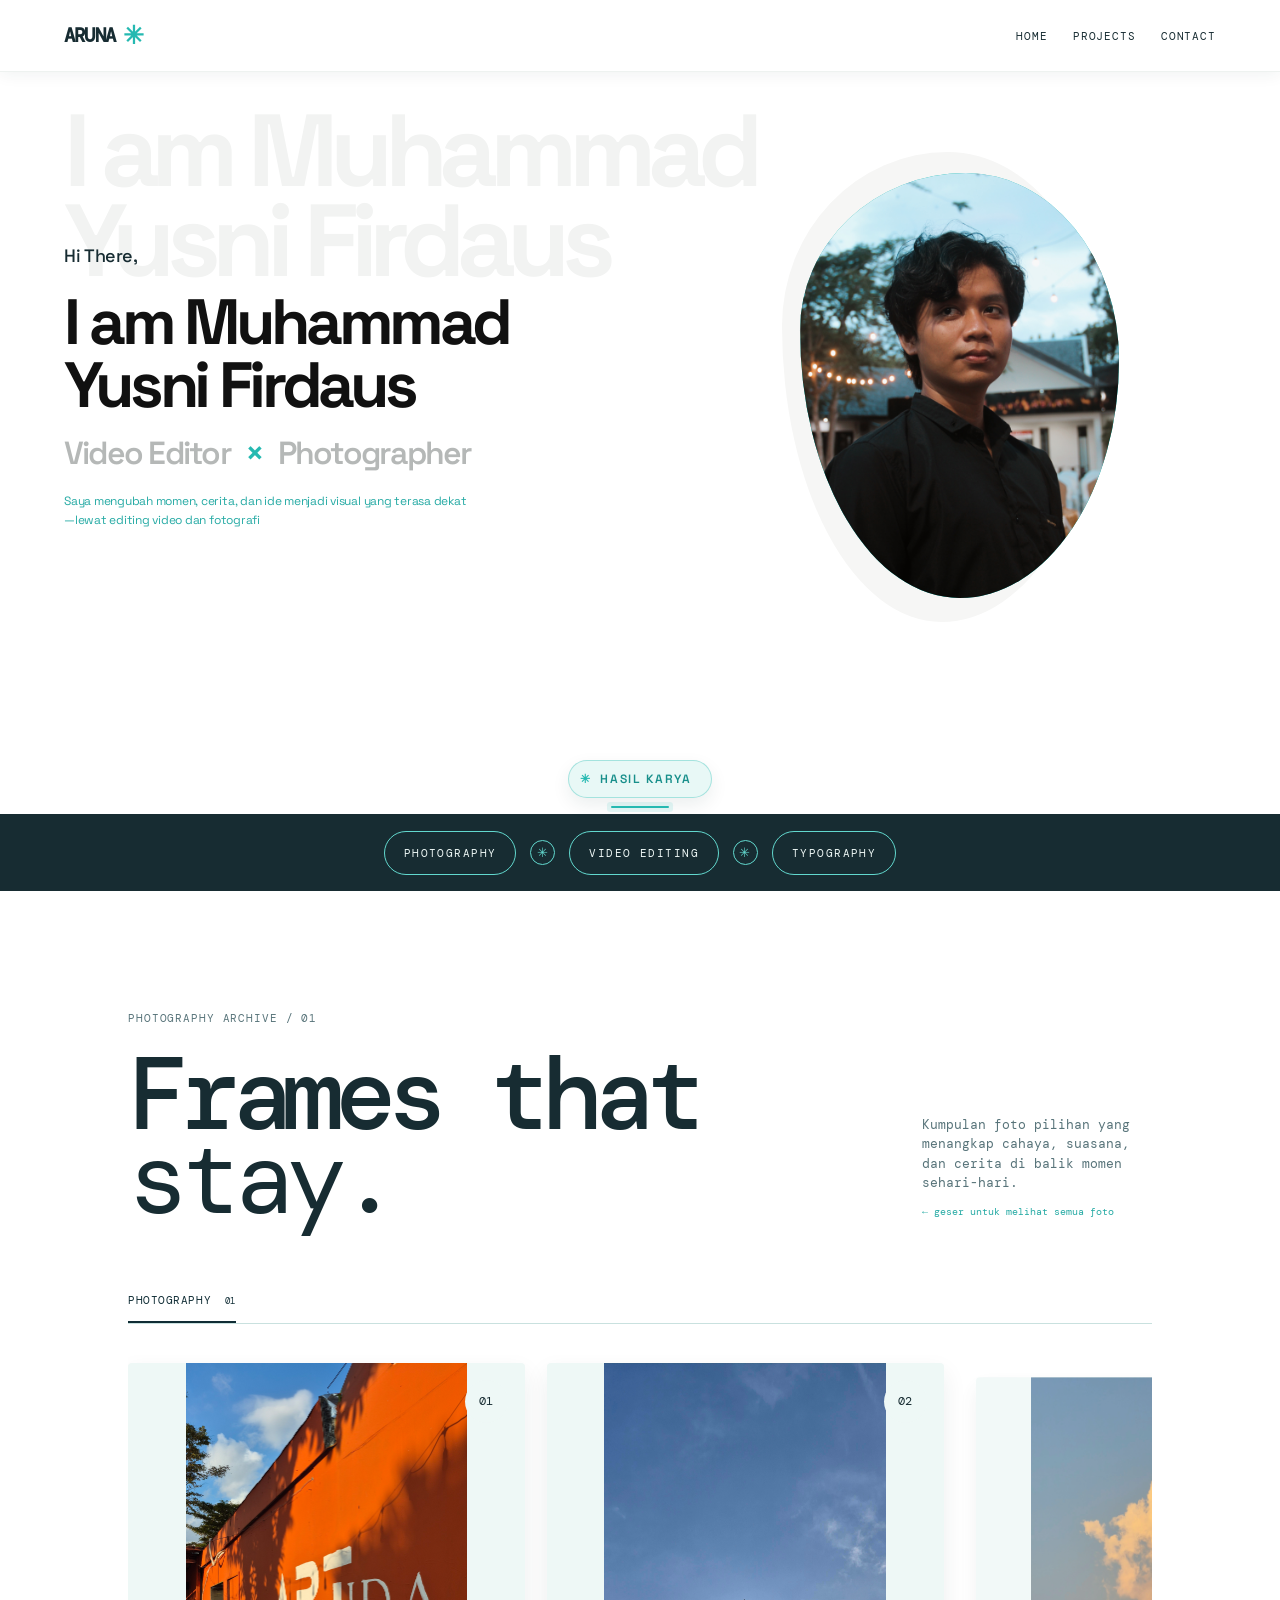
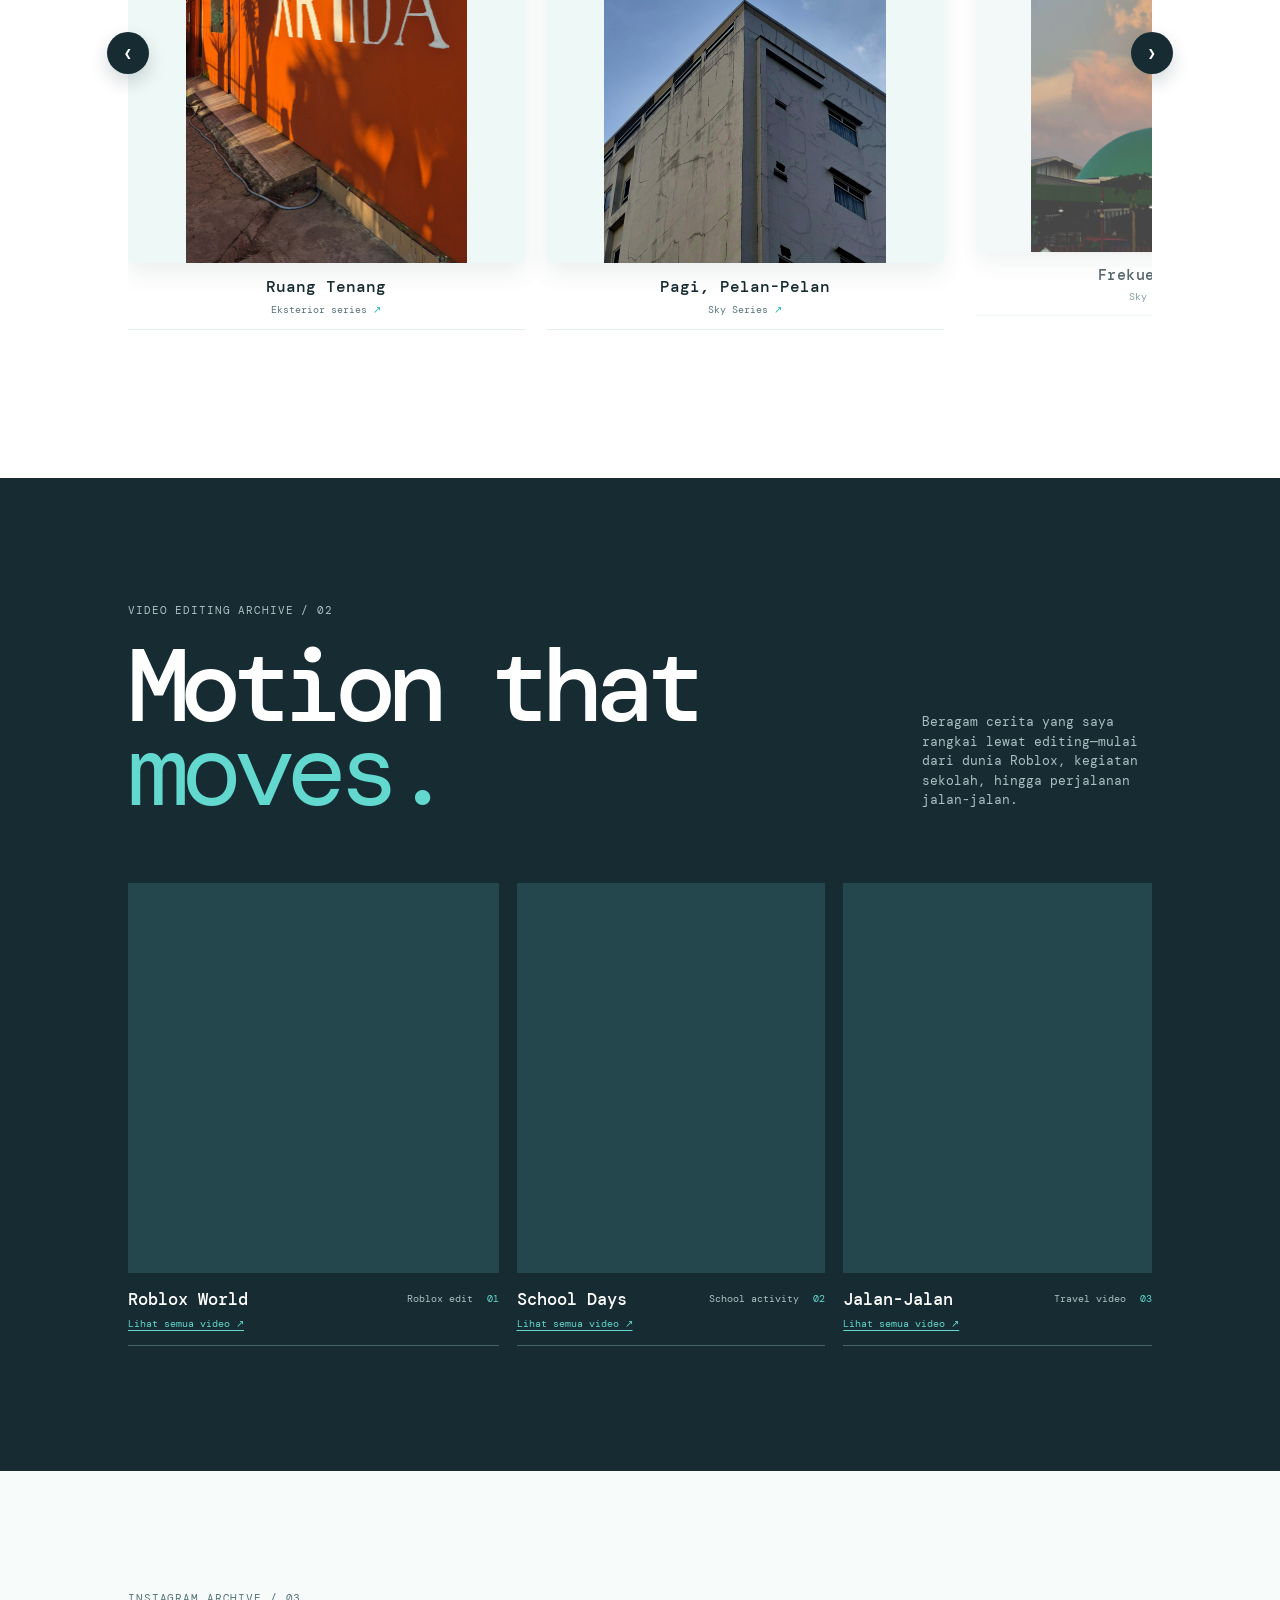
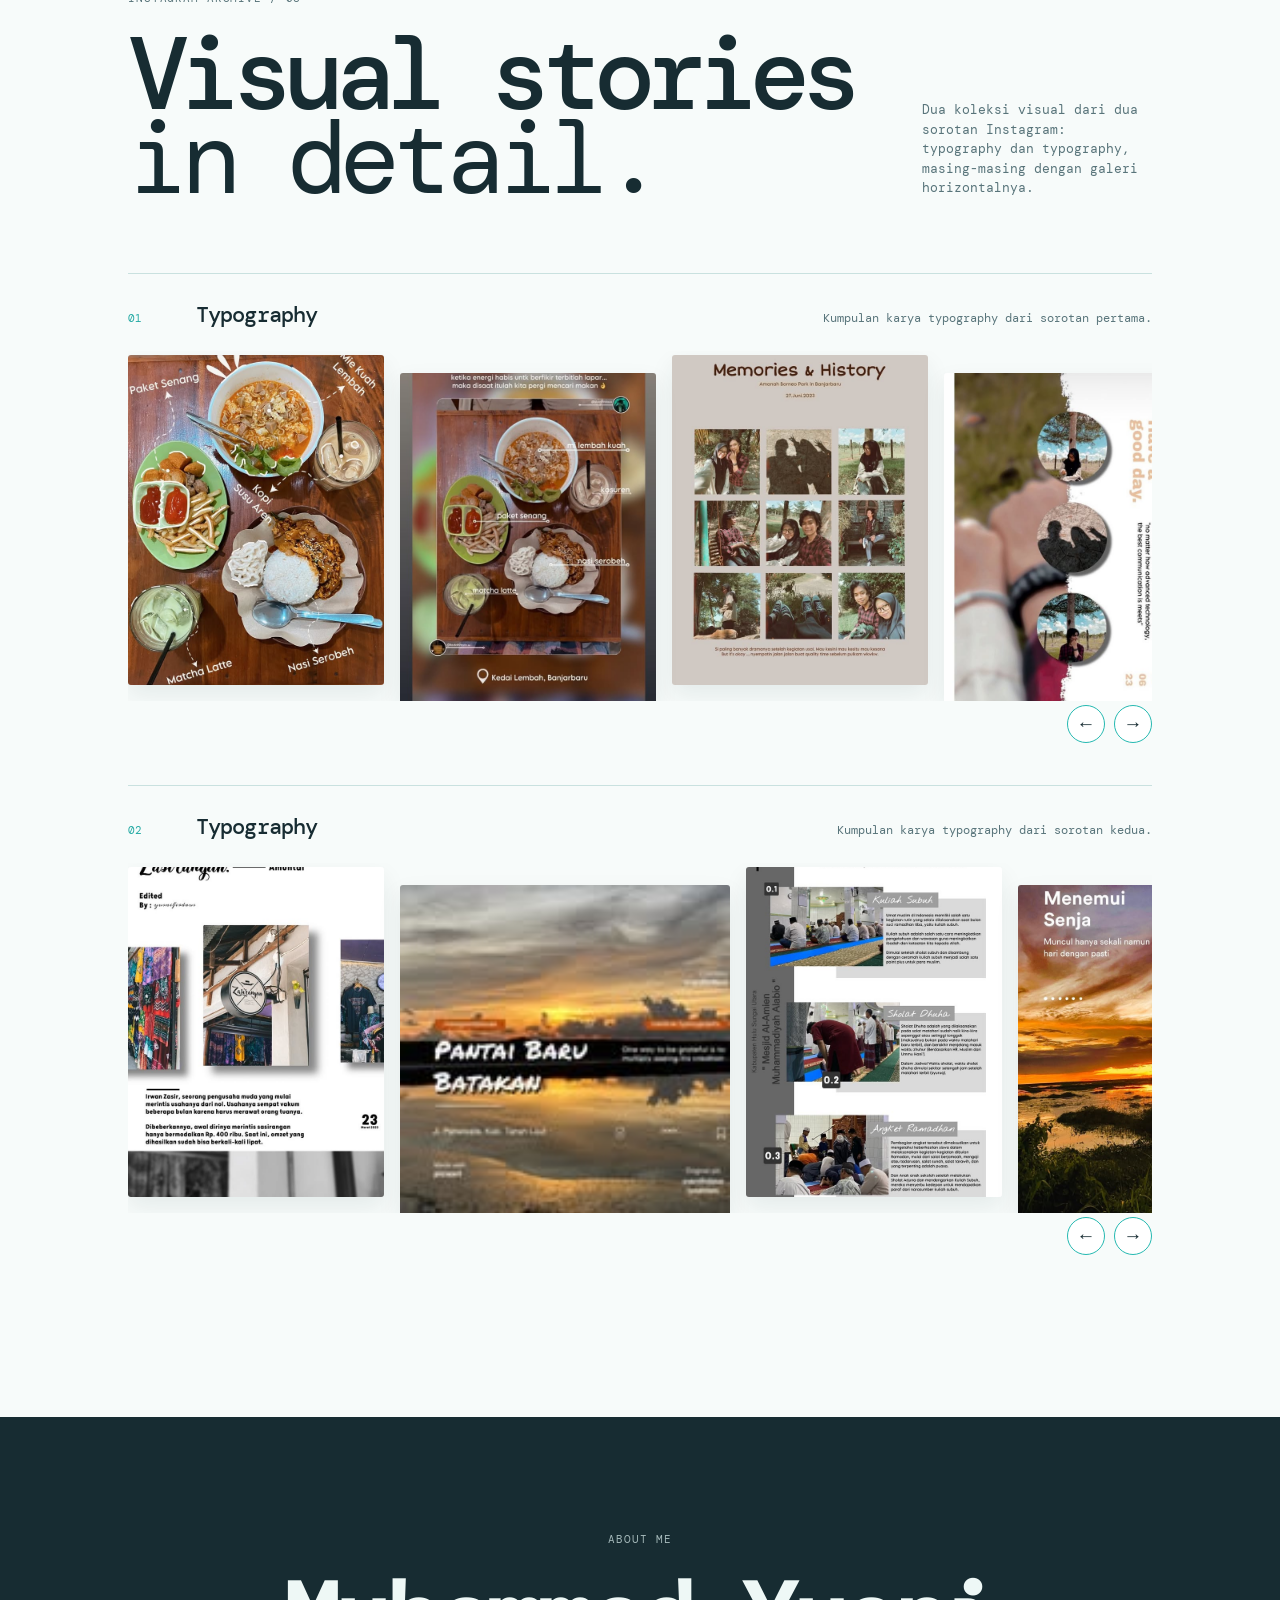
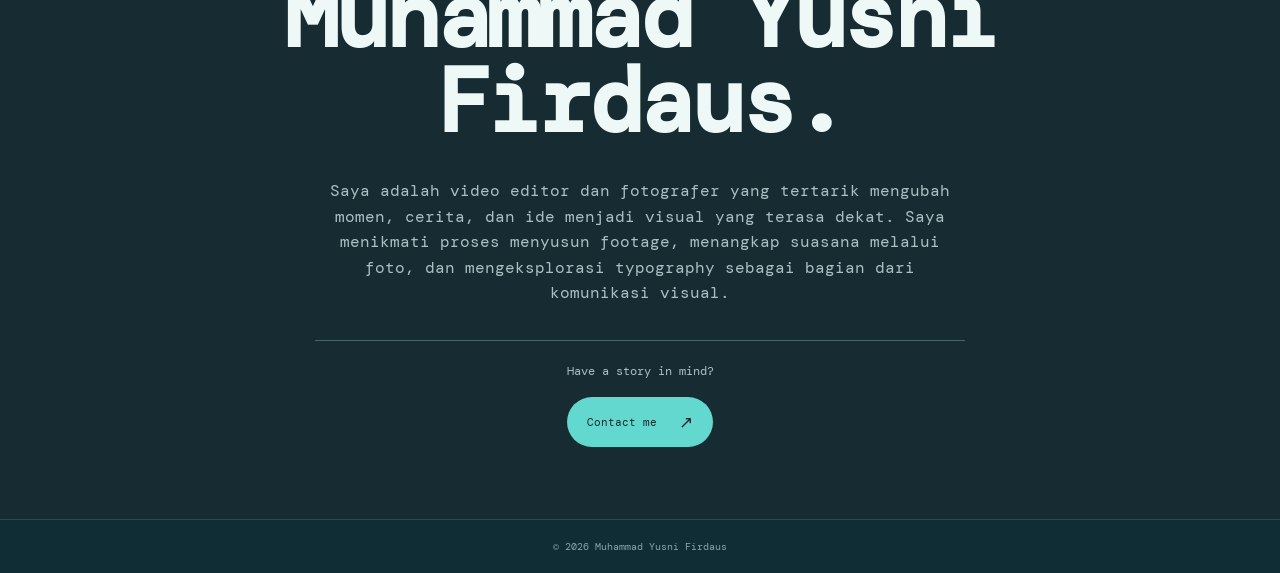
==== index.html @ 426385c9 "Add files via upload" ====
<!doctype html>
<html lang="id">
<head>
  <meta charset="UTF-8" />
  <meta name="viewport" content="width=device-width, initial-scale=1.0" />
  <meta name="description" content="Portofolio kreatif Aruna Studio — video editing dan fotografi." />
  <title>ARUNA — Video & Foto Portfolio</title>
  <link rel="preconnect" href="https://fonts.googleapis.com">
  <link rel="preconnect" href="https://fonts.gstatic.com" crossorigin>
  <link href="https://fonts.googleapis.com/css2?family=DM+Mono:wght@400;500&family=Space+Grotesk:wght@400;500;600;700&display=swap" rel="stylesheet">
  <link rel="stylesheet" href="styles.css" />
  <link rel="stylesheet" href="overrides.css" />
  <link rel="stylesheet" href="carousel.css" />
  <link rel="stylesheet" href="video.css" />
  <link rel="stylesheet" href="video-modal.css" />
  <link rel="stylesheet" href="tiktok.css" />
  <link rel="stylesheet" href="video-player.css" />
  <link rel="stylesheet" href="video-links.css" />
  <link rel="stylesheet" href="highlight-archive.css" />
  <link rel="stylesheet" href="profile-contact.css" />
</head>
<body>
  <header class="site-header">
    <a class="brand" href="#top"><span>ARUNA</span><i>✳</i></a>
    <nav aria-label="Navigasi utama">
      <a href="#top">Home</a><a href="#work">Projects</a><a href="#contact">Contact</a>
    </nav>
  </header>

  <main id="top">
    <section class="hero">
      <div class="hero-copy">
        <p class="hero-greeting">Hi There,</p>
        <h1><span class="name-line">I am Muhammad<br>Yusni Firdaus</span></h1>
        <p class="hero-role">Video Editor <i>×</i> Photographer</p>
        <p class="hero-note">Saya mengubah momen, cerita, dan ide menjadi visual yang terasa dekat—lewat editing video dan fotografi</p>
      </div>
      <div class="hero-visual">
        <div class="hero-image-wrap"><img src="Yuu.jpg" alt="Potret Muhammad Yusni Firdaus" /></div>
        <div class="scribble">moments<br>matter ✳</div>
      </div>
    </section>

    <p class="ticker-heading">Hasil Karya</p>
    <section class="ticker" aria-label="Keahlian"><a class="ticker-link" href="#work">PHOTOGRAPHY</a><b>✳</b><a class="ticker-link" href="#video">VIDEO EDITING</a><b>✳</b><a class="ticker-link" href="#highlights">TYPOGRAPHY</a></section>

    <section id="work" class="work-section">
      <div class="section-heading"><div><p class="eyebrow">Photography archive / 01</p><h2>Frames that<br><em>stay.</em></h2></div><p class="section-intro">Kumpulan foto pilihan yang menangkap cahaya, suasana, dan cerita di balik momen sehari-hari.</p></div>
      <div class="filters" role="group" aria-label="Filter karya"><button class="filter active" data-filter="photo">Photography <small>01</small></button></div>
      <div class="project-grid">
        <article class="project-card featured" data-type="photo" data-title="Sore di Selatan" data-meta="Photography · Travel series · 2024"><div class="project-image"><img src="https://images.unsplash.com/photo-1500530855697-b586d89ba3ee?auto=format&fit=crop&w=1400&q=85" alt="Pemandangan pantai saat senja"><span class="project-number">01</span></div><div class="project-meta"><h3>Sore di Selatan</h3><p>Travel series <span>↗</span></p></div></article>
        <article class="project-card" data-type="photo" data-title="Ruang Tenang" data-meta="Photography · Eksterior series · 2024"><div class="project-image"><img src="https://images.unsplash.com/photo-1497366811353-6870744d04b2?auto=format&fit=crop&w=1000&q=85" alt="Eksterior bangunan dengan cahaya matahari"><span class="project-number">02</span></div><div class="project-meta"><h3>Ruang Tenang</h3><p>Eksterior series <span>↗</span></p></div></article>
        <article class="project-card" data-type="photo" data-title="Pagi, Pelan-Pelan" data-meta="Photography · Sky Series · 2025"><div class="project-image"><img src="https://images.unsplash.com/photo-1495474472287-4d71bcdd2085?auto=format&fit=crop&w=1000&q=85" alt="Langit dalam cahaya pagi"><span class="project-number">03</span></div><div class="project-meta"><h3>Pagi, Pelan-Pelan</h3><p>Sky Series <span>↗</span></p></div></article>
        <article class="project-card" data-type="photo" data-title="Bentuk Sehari-hari" data-meta="Photography · Portraits · 2025"><div class="project-image"><img src="https://images.unsplash.com/photo-1506794778202-cad84cf45f1d?auto=format&fit=crop&w=1000&q=85" alt="Potret seorang pria"><span class="project-number">04</span></div><div class="project-meta"><h3>Bentuk Sehari-hari</h3><p>Portraits <span>↗</span></p></div></article>
        <article class="project-card wide" data-type="photo" data-title="Frekuensi Kota" data-meta="Photography · Sky Series · 2025"><div class="project-image"><img src="https://images.unsplash.com/photo-1519608487953-e999c86e7455?auto=format&fit=crop&w=1400&q=85" alt="Langit dan cahaya di atas kota"><span class="project-number">05</span></div><div class="project-meta"><h3>Frekuensi Kota</h3><p>Sky Series <span>↗</span></p></div></article>
        <article class="project-card" data-type="photo" data-title="Di Antara Bayang" data-meta="Photography · Sky Series · 2024"><div class="project-image"><img src="https://images.unsplash.com/photo-1519501025264-65ba15a82390?auto=format&fit=crop&w=1000&q=85" alt="Langit di antara bangunan kota"><span class="project-number">06</span></div><div class="project-meta"><h3>Di Antara Bayang</h3><p>Sky Series <span>↗</span></p></div></article>
      </div>
    </section>

    <section id="video" class="video-section"><div class="section-heading"><div><p class="eyebrow">Video Editing archive / 02</p><h2>Motion that<br><em>moves.</em></h2></div><p class="section-intro">Beragam cerita yang saya rangkai lewat editing—mulai dari dunia Roblox, kegiatan sekolah, hingga perjalanan jalan-jalan.</p></div><div class="video-grid"><article class="video-card" data-video-ids="7638506124433493256,7638983322965675284,7641571249759505684,7663808778315255061,7668558489555389716,7677002449940450567,7677613363270094101"><div class="video-thumb"><img src="20260705_173328.jpg" alt="Thumbnail Roblox edit"><span class="video-play">▶</span></div><div class="video-meta"><h3>Roblox World</h3><p>Roblox edit <span>01</span></p></div></article><article class="video-card" data-instagram-ids="DSuf7CxCYMl,DS9uBTMiRI6,DSe4kDbCY2D,DRZlhk-iWSd,DRB_wnDCVDU"><div class="video-thumb"><img src="20260716_173540.jpg" alt="Thumbnail video kegiatan sekolah"><span class="video-play">▶</span></div><div class="video-meta"><h3>School Days</h3><p>School activity <span>02</span></p></div></article><article class="video-card" data-instagram-ids="CvT47VZv35D,CpeftQkJSDn,CoUDbLvJIsD,CfoPJDJJ4C1"><div class="video-thumb"><img src="20260730_181512.jpg" alt="Thumbnail video perjalanan"><span class="video-play">▶</span></div><div class="video-meta"><h3>Jalan-Jalan</h3><p>Travel video <span>03</span></p></div></article></div></section>

    <section id="highlights" class="highlight-archive"><div class="section-heading"><div><p class="eyebrow">Instagram archive / 03</p><h2>Visual stories<br><em>in detail.</em></h2></div><p class="section-intro">Dua koleksi visual dari dua sorotan Instagram: typography dan typography, masing-masing dengan galeri horizontalnya.</p></div><div class="highlight-block"><div class="highlight-title"><span>01</span><h3>Typography</h3><p>Kumpulan karya typography dari sorotan pertama.</p></div><div class="highlight-strip"><img src="cf405fb3eb16cba7.jpg" alt="Typography karya 1"><img src="9e7f1e6e93e73c4b.jpg" alt="Typography karya 2"><img src="362ff972e2f0399e.jpg" alt="Typography karya 3"><img src="655a4c6e93fbb1de.jpg" alt="Typography karya 4"><img src="5c8c84e396f616fc.jpg" alt="Typography karya 5"><img src="ac424de06f55e39a.jpg" alt="Typography karya 6"><img src="7b0230e327099864.jpg" alt="Typography karya 7"><img src="b4bd4d96b158020f.jpg" alt="Typography karya 8"><img src="731667156fafdfd7.jpg" alt="Typography karya 9"></div></div><div class="highlight-block"><div class="highlight-title"><span>02</span><h3>Typography</h3><p>Kumpulan karya typography dari sorotan kedua.</p></div><div class="highlight-strip"><img src="highlight-photo-01.jpg" alt="Typography karya 10"><img src="highlight-photo-02.jpg" alt="Typography karya 11"><img src="highlight-photo-03.jpg" alt="Typography karya 12"><img src="highlight-photo-04.jpg" alt="Typography karya 13"><img src="highlight-photo-05.jpg" alt="Typography karya 14"><img src="highlight-photo-06.jpg" alt="Typography karya 15"><img src="highlight-photo-07.jpg" alt="Typography karya 16"><img src="highlight-photo-08.jpg" alt="Typography karya 17"><img src="highlight-photo-09.jpg" alt="Typography karya 18"><img src="highlight-photo-10.jpg" alt="Typography karya 19"><img src="highlight-photo-11.jpg" alt="Typography karya 20"><img src="highlight-photo-12.jpg" alt="Typography karya 21"><img src="highlight-photo-13.jpg" alt="Typography karya 22"><img src="highlight-photo-14.jpg" alt="Typography karya 23"><img src="highlight-photo-15.jpg" alt="Typography karya 24"><img src="highlight-photo-16.jpg" alt="Typography karya 25"><img src="highlight-photo-17.jpg" alt="Typography karya 26"></div></div></section>



    <section id="contact" class="contact-section"><p class="eyebrow">About me</p><h2>Muhammad Yusni<br>Firdaus.</h2><p class="contact-intro">Saya adalah video editor dan fotografer yang tertarik mengubah momen, cerita, dan ide menjadi visual yang terasa dekat. Saya menikmati proses menyusun footage, menangkap suasana melalui foto, dan mengeksplorasi typography sebagai bagian dari komunikasi visual.</p><div class="contact-invite"><p>Have a story in mind?</p><button class="contact-cta" type="button" aria-expanded="false" aria-controls="social-popover">Contact me <span>↗</span></button></div></section>
  </main>
  <div id="social-popover" class="social-popover" aria-hidden="true"><div class="social-popover-card" role="dialog" aria-modal="true" aria-labelledby="social-popover-title"><button class="social-popover-close" type="button" aria-label="Tutup">×</button><p class="eyebrow">Contact me</p><h2 id="social-popover-title">Let’s connect.</h2><a href="https://www.instagram.com/yusnifirdaus/" target="_blank" rel="noreferrer"><span>Instagram</span><b>@yusnifirdaus ↗</b></a><a href="https://www.tiktok.com/@yuujooo12" target="_blank" rel="noreferrer"><span>TikTok</span><b>@yuujooo12 ↗</b></a><a href="mailto:yusnifirdaus@gmail.com"><span>Email</span><b>yusnifirdaus@gmail.com ↗</b></a></div></div>
  <button class="back-to-top" type="button" aria-label="Kembali ke atas">↑ <span>Back to top</span></button>
  <footer><span>© 2026 Muhammad Yusni Firdaus</span></footer>
  <div class="modal" aria-hidden="true"><button class="modal-close" aria-label="Tutup">×</button><img class="modal-image" src="" alt=""><div class="modal-info"><h3></h3><p></p></div></div>
  <script src="script.js"></script>
</body>
</html>
---- styles.css ----
:root{--ink:#102d35;--paper:#eef8f6;--lime:#62d8ce;--muted:#58747a;--line:#c9e1df}*{box-sizing:border-box}html{scroll-behavior:smooth}body{margin:0;background:var(--paper);color:var(--ink);font-family:'Space Grotesk',sans-serif}a{color:inherit;text-decoration:none}img{display:block;width:100%;object-fit:cover}.site-header{height:76px;display:flex;align-items:center;justify-content:space-between;padding:0 5vw;border-bottom:1px solid var(--line);font-size:13px;letter-spacing:.04em}.brand{font-weight:700;font-size:19px;letter-spacing:-.04em;display:flex;gap:8px;align-items:center}.brand i{font-style:normal;color:var(--lime);font-size:25px}.site-header nav{display:flex;align-items:center;gap:31px}.nav-contact{background:var(--ink);color:var(--paper);padding:12px 16px;border-radius:30px}.nav-contact span,.project-meta span,.text-link span,.email span{color:var(--lime)}.hero{min-height:650px;padding:8vw 5vw 7vw;display:grid;grid-template-columns:1fr 1fr;gap:6vw;background:var(--lime);overflow:hidden}.eyebrow{font:11px 'DM Mono',monospace;text-transform:uppercase;letter-spacing:.08em;color:var(--muted);margin:0 0 28px}.hero .eyebrow{color:var(--ink)}.live-dot{width:7px;height:7px;display:inline-block;border-radius:50%;background:#2eaaa4;margin-right:8px}.hero h1{font-size:clamp(65px,10vw,148px);line-height:.79;letter-spacing:-.09em;margin:0;font-weight:600}.hero h1 em,h2 em{font-family:Georgia,serif;font-weight:400;letter-spacing:-.08em}.hero h1 span{color:#2eaaa4}.hero-note{max-width:295px;line-height:1.45;margin:42px 0 27px;font-size:14px}.button{display:inline-flex;gap:32px;align-items:center;border-radius:30px;padding:14px 18px;font-size:12px}.button-dark{background:var(--ink);color:var(--paper)}.hero-visual{position:relative;align-self:center}.hero-image-wrap{height:480px;transform:rotate(3deg);overflow:hidden;border:9px solid #f7fffe;box-shadow:16px 17px 0 rgba(16,45,53,.12)}.hero-image-wrap img{height:100%}.scribble{position:absolute;bottom:-34px;left:-35px;font:italic 24px Georgia,serif;line-height:.9;transform:rotate(-10deg)}.vertical-label{position:absolute;right:-43px;top:35%;font:9px 'DM Mono',monospace;writing-mode:vertical-rl;transform:rotate(180deg)}.ticker{height:53px;background:var(--ink);color:var(--lime);display:flex;align-items:center;justify-content:space-around;font:11px 'DM Mono',monospace;letter-spacing:.12em}.ticker b{font-size:17px}.work-section{padding:120px 5vw}.section-heading{display:flex;justify-content:space-between;align-items:end}.section-heading h2,.about-section h2,.contact-section h2{font-size:clamp(55px,8vw,112px);font-weight:500;line-height:.82;letter-spacing:-.09em;margin:0}.section-intro{width:230px;font-size:13px;line-height:1.5;margin:0 0 3px;color:var(--muted)}.filters{display:flex;gap:26px;margin:72px 0 31px;border-bottom:1px solid var(--line)}.filter{font:11px 'DM Mono',monospace;text-transform:uppercase;letter-spacing:.05em;background:none;border:0;padding:0 0 14px;cursor:pointer;color:var(--muted);border-bottom:2px solid transparent}.filter.active{color:var(--ink);border-color:var(--ink)}.filter small{font-size:9px;margin-left:6px}.project-grid{display:grid;grid-template-columns:1.32fr 1fr 1fr;gap:53px 22px}.project-card{cursor:pointer}.project-card.featured{grid-column:span 2}.project-card.wide{grid-column:span 2}.project-image{height:310px;position:relative;overflow:hidden;background:#d6e5e4}.project-card.featured .project-image,.project-card.wide .project-image{height:440px}.project-image img{height:100%;transition:transform .6s ease;filter:saturate(.78)}.project-card:hover .project-image img{transform:scale(1.045);filter:saturate(1)}.play,.project-number{position:absolute;right:17px;top:17px;background:var(--lime);width:43px;height:43px;display:grid;place-items:center;border-radius:50%;font-size:12px}.project-number{background:var(--paper);font:12px 'DM Mono',monospace}.project-meta{display:flex;align-items:baseline;justify-content:space-between;border-bottom:1px solid var(--line);padding:13px 0}.project-meta h3{font-weight:500;font-size:16px;margin:0}.project-meta p{font:10px 'DM Mono',monospace;color:var(--muted);margin:0}.about-section{background:#dfeeed;padding:120px 17vw 120px 24vw;position:relative}.about-mark{position:absolute;left:9vw;top:110px;color:#2eaaa4;font-size:90px}.about-copy{max-width:340px;margin:50px 0 25px;line-height:1.55;font-size:15px}.text-link{font:12px 'DM Mono',monospace;border-bottom:1px solid var(--ink);padding-bottom:7px}.contact-section{background:var(--ink);color:var(--paper);padding:115px 5vw 125px}.contact-section .eyebrow{color:#a4b8b9}.contact-section h2{font-size:clamp(58px,9vw,128px);margin-bottom:70px}.email{font:clamp(20px,3vw,38px) 'DM Mono',monospace;border-bottom:1px solid #47626a;padding-bottom:9px}.email span{margin-left:45px}footer{background:var(--ink);border-top:1px solid #294950;color:#8ba6a8;padding:20px 5vw;display:flex;justify-content:space-between;font:10px 'DM Mono',monospace}.modal{position:fixed;inset:0;background:rgba(9,30,36,.94);z-index:5;display:none;align-items:center;justify-content:center;padding:8vw}.modal.open{display:flex}.modal-image{max-height:75vh;max-width:850px;width:auto}.modal-info{position:absolute;bottom:32px;left:5vw;color:var(--paper)}.modal-info h3{margin:0;font-size:20px;font-weight:500}.modal-info p{font:11px 'DM Mono',monospace;color:#a8c2c3}.modal-close{position:absolute;right:4vw;top:3vw;color:var(--paper);background:none;border:0;font-size:40px;cursor:pointer}
@media(max-width:720px){.site-header{height:65px;padding:0 6vw}.site-header nav{gap:15px}.site-header nav>a:not(.nav-contact){display:none}.nav-contact{padding:10px 12px}.hero{display:block;padding:17vw 6vw 22vw}.hero h1{font-size:21vw}.hero-note{margin-top:35px}.hero-visual{margin:75px 8vw 0 5vw}.hero-image-wrap{height:330px}.vertical-label{right:-26px}.scribble{left:-25px}.ticker{overflow:hidden;gap:30px;justify-content:flex-start;padding:0 6vw;white-space:nowrap}.ticker span:nth-of-type(n+3),.ticker b:nth-of-type(n+3){display:none}.work-section{padding:80px 6vw}.section-heading{display:block}.section-heading h2{font-size:20vw}.section-intro{margin-top:35px}.filters{margin-top:55px;gap:19px}.project-grid{display:block}.project-card,.project-card.featured,.project-card.wide{margin-bottom:43px}.project-image,.project-card.featured .project-image,.project-card.wide .project-image{height:290px}.about-section{padding:95px 12vw 95px}.about-mark{left:auto;right:11vw;top:65px;font-size:55px}.about-section h2{font-size:19vw}.about-copy{margin-top:45px}.contact-section{padding:90px 6vw}.contact-section h2{font-size:19vw;margin-bottom:55px}.email{font-size:5vw}.email span{margin-left:15px}footer{padding:20px 6vw;gap:13px;flex-wrap:wrap}footer span:nth-child(2){display:none}}

/* Hero direction: blurred image, transparent overlay, centered icon cluster */
.hero{position:relative;isolation:isolate;display:grid;place-items:center;min-height:720px;padding:80px 5vw;overflow:hidden;background:var(--ink);color:var(--paper)}
.hero::before{content:"";position:absolute;inset:-32px;background:url('https://images.unsplash.com/photo-1492619375914-88005aa9e8fb?auto=format&fit=crop&w=1800&q=85') center/cover;filter:blur(14px) saturate(.7);transform:scale(1.08);z-index:-2}
.hero::after{content:"";position:absolute;inset:0;background:rgba(15,17,13,.64);z-index:-1}
.hero-copy{position:absolute;top:50%;left:50%;transform:translate(-50%,-50%);width:min(900px,90vw);display:flex;align-items:center;justify-content:center;flex-direction:column;text-align:center;z-index:1}
.hero-role{font:13px 'DM Mono',monospace;letter-spacing:.08em;color:var(--lime);margin:29px 0 0;text-transform:uppercase}.hero-role i{font-style:normal;color:var(--paper);padding:0 8px}
.hero .eyebrow{color:#dddeda;margin-bottom:24px}
.hero-icons{display:flex;align-items:center;justify-content:center;gap:14px;margin:0 0 35px}
.hero-icon{width:62px;height:62px;border:1px solid rgba(242,240,233,.55);border-radius:50%;display:grid;place-items:center;color:var(--paper);background:rgba(242,240,233,.08);backdrop-filter:blur(5px);transition:transform .25s ease,background .25s ease}
.hero-icon:hover{transform:translateY(-5px) rotate(-5deg);background:var(--lime);color:var(--ink)}
.hero-icon svg{width:25px;height:25px;fill:none;stroke:currentColor;stroke-width:1.5;stroke-linecap:round;stroke-linejoin:round}
.icon-play svg{fill:currentColor;stroke:none;width:23px}.icon-spark{font-size:30px;color:var(--lime);border-color:var(--lime)}
.hero h1{font-size:clamp(28px,6.4vw,92px);line-height:1;letter-spacing:-.08em;white-space:nowrap;color:var(--paper);text-shadow:0 4px 20px rgba(0,0,0,.18)}
.hero h1 .name-line{color:var(--paper)}
.hero h1 span{color:var(--lime)}.hero-note{max-width:410px;color:#d4d5ce;margin:38px 0 27px}.button-dark{background:var(--lime);color:var(--ink)}
.hero-visual{position:absolute;right:5vw;bottom:28px;opacity:.25;transform:scale(.35);transform-origin:bottom right;pointer-events:none}.vertical-label{color:var(--paper)}
@media(max-width:720px){.hero{min-height:680px;padding:75px 6vw 95px}.hero-icons{margin-bottom:30px}.hero-icon{width:53px;height:53px}.hero h1{font-size:8.2vw;letter-spacing:-.09em}.hero-visual{right:-5vw;bottom:18px}.hero .eyebrow{font-size:9px}.hero-note{max-width:285px}}

/* Service ticker */
.ticker{height:auto;min-height:94px;padding:20px 5vw;justify-content:center;gap:14px;flex-wrap:wrap;background:var(--ink);border-top:1px solid rgba(98,216,206,.35);border-bottom:1px solid rgba(98,216,206,.35)}
.ticker span{padding:14px 19px;border:1px solid rgba(238,248,246,.38);border-radius:999px;color:var(--paper);letter-spacing:.13em;transition:background .25s ease,color .25s ease,transform .25s ease}
.ticker span:nth-of-type(2){background:var(--lime);border-color:var(--lime);color:var(--ink)}
.ticker span:hover{background:var(--lime);border-color:var(--lime);color:var(--ink);transform:translateY(-3px)}
.ticker b{width:25px;height:25px;border:1px solid var(--lime);border-radius:50%;display:grid;place-items:center;color:var(--lime);font-size:13px;font-weight:400}
@media(max-width:720px){.ticker{justify-content:flex-start;flex-wrap:nowrap;overflow-x:auto;padding:18px 6vw;gap:10px}.ticker::-webkit-scrollbar{display:none}.ticker span{flex:0 0 auto;padding:12px 16px;font-size:10px}.ticker b{flex:0 0 25px}.ticker span:nth-of-type(n+3),.ticker b:nth-of-type(n+3){display:grid}}

/* Reference-inspired hero layout: profile left, visual right, info cards below */
.hero{display:grid;grid-template-columns:minmax(0,1fr) minmax(380px,1fr);place-items:stretch;align-items:center;gap:7vw;min-height:730px;padding:95px 5vw 85px;background:var(--paper);color:var(--ink)}
.hero::before{inset:0;background:url('https://images.unsplash.com/photo-1492619375914-88005aa9e8fb?auto=format&fit=crop&w=1800&q=85') center/cover;filter:blur(20px) saturate(.5);opacity:.09;transform:scale(1.08);z-index:-2}
.hero::after{content:'MUHAMMAD YUSNI FIRDAUS';inset:auto 0 18%;background:none;color:rgba(16,45,53,.045);font:700 clamp(48px,11vw,160px) 'Space Grotesk',sans-serif;letter-spacing:-.09em;white-space:nowrap;text-align:center;z-index:-1}
.hero-copy{position:static;transform:none;width:auto;display:flex;align-items:flex-start;justify-content:center;text-align:left;z-index:1}
.hero h1{font-size:clamp(46px,7vw,100px);line-height:.86;letter-spacing:-.08em;color:var(--ink);text-shadow:none}
.hero h1 .name-line{color:var(--ink)}
.hero-role{margin-top:28px;color:#228c91}.hero-role i{color:var(--ink)}
.hero-note{color:var(--muted);max-width:365px;margin:31px 0 26px}.button-dark{background:var(--ink);color:var(--paper)}
.hero-visual{position:relative;right:auto;bottom:auto;align-self:center;opacity:1;transform:none;pointer-events:auto}
.hero-image-wrap{height:460px;transform:rotate(2.5deg);border:10px solid rgba(238,248,246,.9);box-shadow:15px 16px 0 rgba(16,45,53,.12)}
.hero-stats{display:grid;grid-template-columns:repeat(3,1fr);gap:10px;margin:22px 0 0;position:relative;z-index:1}
.hero-stats div{background:rgba(238,248,246,.88);border:1px solid rgba(16,45,53,.14);padding:15px 13px;backdrop-filter:blur(8px)}.hero-stats strong,.hero-stats span{display:block}.hero-stats strong{font:11px 'DM Mono',monospace;letter-spacing:.06em}.hero-stats span{font-size:11px;color:var(--muted);margin-top:5px}
.scribble{bottom:108px;left:-38px;color:var(--ink)}.vertical-label{right:-42px;color:var(--ink)}
@media(max-width:720px){.hero{display:block;min-height:760px;padding:80px 6vw 70px}.hero-copy{align-items:flex-start;text-align:left}.hero h1{font-size:15vw;line-height:.88}.hero-role{font-size:11px}.hero-note{max-width:310px}.hero-visual{margin:65px 7vw 0 4vw}.hero-image-wrap{height:330px}.hero-stats{gap:6px}.hero-stats div{padding:12px 8px}.hero-stats strong{font-size:9px}.hero-stats span{font-size:9px}.scribble{bottom:97px;left:-28px}.vertical-label{right:-28px}.hero::after{font-size:17vw;bottom:29%}}

/* Full-page reference-inspired system */
.site-header{position:relative;z-index:3;background:rgba(238,248,246,.9);backdrop-filter:blur(10px)}
.site-header nav a{font-size:11px;text-transform:uppercase;letter-spacing:.08em}.site-header nav a:hover{color:#228c91}.site-header nav{gap:25px}.site-header .nav-contact{display:none}
.about-section{display:grid;grid-template-columns:1fr 1.35fr .85fr;gap:5vw;align-items:center;padding:120px 10vw 120px 17vw;background:#dfeeed}.about-section h2{font-size:clamp(48px,6.5vw,92px)}.about-copy{max-width:400px;margin:38px 0 25px}.about-stats{display:grid;gap:12px}.about-stats div{border-left:2px solid var(--lime);padding:8px 0 8px 17px}.about-stats strong{display:block;font-size:32px;font-weight:500;letter-spacing:-.08em}.about-stats span{display:block;color:var(--muted);font:10px 'DM Mono',monospace;margin-top:3px}.skills-section{padding:125px 10vw}.skills-layout{display:grid;grid-template-columns:1.1fr .9fr;gap:10vw;margin-top:70px}.skill-list{border-top:1px solid var(--line)}.skill-row{display:flex;justify-content:space-between;align-items:center;padding:24px 0;border-bottom:1px solid var(--line)}.skill-row strong,.skill-row span{display:block}.skill-row strong{font-size:22px;font-weight:500;letter-spacing:-.04em}.skill-row span{font:10px 'DM Mono',monospace;color:var(--muted);margin-top:7px}.skill-row b{font:16px 'DM Mono',monospace;color:#228c91;font-weight:400}.skill-cards{display:grid;grid-template-columns:1fr 1fr;gap:12px}.skill-cards>div{min-height:190px;padding:22px;background:var(--ink);color:var(--paper)}.skill-cards>div:nth-child(2){background:var(--lime);color:var(--ink);transform:translateY(28px)}.skill-cards span,.journal-grid span{font:10px 'DM Mono',monospace;color:#75ddd2}.skill-cards>div:nth-child(2) span{color:var(--ink)}.skill-cards h3{font-size:22px;font-weight:500;line-height:.95;letter-spacing:-.06em;margin:35px 0 12px}.skill-cards p{font-size:12px;line-height:1.4;margin:0;color:inherit;opacity:.72}.journal-section{padding:125px 10vw;background:#f8fcfb}.journal-section>h2{font-size:clamp(48px,6.5vw,92px);font-weight:500;line-height:.85;letter-spacing:-.08em;margin:0 0 70px}.journal-grid{display:grid;grid-template-columns:repeat(3,1fr);gap:18px}.journal-grid article{border-top:1px solid var(--ink);padding-top:17px}.journal-grid span{color:#228c91}.journal-grid h3{font-size:22px;line-height:1.03;letter-spacing:-.05em;font-weight:500;max-width:230px;margin:37px 0 16px}.journal-grid p{font-size:12px;line-height:1.5;color:var(--muted);max-width:230px}.contact-meta{display:flex;justify-content:space-between;border-top:1px solid #385961;margin-top:80px;padding-top:20px;color:#8ba6a8;font:10px 'DM Mono',monospace;letter-spacing:.03em}
@media(max-width:720px){.site-header nav{gap:15px}.site-header nav a:nth-child(n+3){display:none}.about-section{display:block;padding:90px 12vw}.about-mark{position:static;font-size:55px;margin-bottom:35px}.about-section h2{font-size:17vw}.about-stats{margin-top:50px;grid-template-columns:repeat(3,1fr);gap:8px}.about-stats div{padding-left:9px}.about-stats strong{font-size:25px}.about-stats span{font-size:8px}.skills-section{padding:90px 6vw}.skills-section .section-heading h2{font-size:17vw}.skills-layout{display:block;margin-top:55px}.skill-row strong{font-size:18px}.skill-cards{margin-top:35px}.skill-cards>div{min-height:165px}.skill-cards h3{font-size:18px;margin-top:25px}.journal-section{padding:90px 6vw}.journal-section>h2{font-size:17vw;margin-bottom:50px}.journal-grid{display:block}.journal-grid article{margin-bottom:45px}.contact-meta{display:grid;gap:12px;margin-top:55px}}

/* Clean editorial styling from the supplied reference */
body{background:#fff;color:#172c32}.site-header{height:72px;background:rgba(255,255,255,.94);border-bottom:1px solid #eef2f0;box-shadow:0 3px 15px rgba(16,45,53,.06)}.brand i,.nav-contact span,.project-meta span,.text-link span,.email span{color:#25b9b1}
.hero{min-height:720px;background:#fff;grid-template-columns:1fr 1fr;gap:4vw;padding:95px 10vw 135px;overflow:hidden}.hero::before{inset:0;background:none;filter:none;opacity:1;transform:none}.hero::after{content:'Muhammad';inset:78px auto auto 8vw;background:none;color:rgba(98,216,206,.09);font:bold clamp(72px,13vw,190px) 'Space Grotesk',sans-serif;letter-spacing:-.1em;text-align:left;z-index:-1}.hero-copy{align-self:center}.hero h1{font-size:clamp(43px,5.3vw,78px);line-height:.95;letter-spacing:-.075em}.hero-role{margin-top:20px}.hero-note{font-size:12px;line-height:1.5;margin:23px 0 25px;max-width:330px}.hero-visual{align-self:center}.hero-image-wrap{height:440px;border:0;border-radius:48% 52% 46% 54%;transform:none;box-shadow:none;overflow:hidden;background:var(--lime);padding:0}.hero-image-wrap::before{content:'';position:absolute;inset:0;background:var(--lime);z-index:-1;border-radius:50%}.hero-image-wrap img{height:100%;mix-blend-mode:multiply;filter:saturate(.8) contrast(1.02)}.hero-stats{margin:28px 0 0;gap:12px}.hero-stats div{background:#fff;border:0;box-shadow:0 9px 26px rgba(16,45,53,.1);padding:17px 13px}.hero-stats strong{font-size:11px}.scribble{display:none}.vertical-label{right:-34px;color:#25aaa4}.button-dark{background:#25b9b1;color:#fff;box-shadow:0 7px 15px rgba(37,185,177,.2)}
.ticker{background:#172c32;border:0;min-height:77px;padding:15px 10vw}.ticker span{font-size:10px}.work-section{padding:120px 10vw}.project-image{border-radius:4px;box-shadow:0 10px 24px rgba(16,45,53,.08)}.project-meta{border-bottom:1px solid #e5eeec}.about-section{position:relative;grid-template-columns:minmax(230px,.8fr) 1.2fr .65fr;background:#f7fbfa;overflow:hidden}.about-section::before{content:'';position:absolute;width:260px;height:180px;background:rgba(98,216,206,.16);border-radius:50%;left:-80px;bottom:-55px;transform:rotate(25deg)}.about-visual{height:340px;position:relative;z-index:1}.about-visual img{height:100%;border-radius:45% 55% 48% 52%;filter:saturate(.78)}.about-mark{display:none}.skills-section{background:#fff}.skill-cards>div{border-radius:3px;box-shadow:0 12px 26px rgba(16,45,53,.12)}.journal-section{background:#f7fbfa}.journal-grid article{background:#fff;box-shadow:0 7px 18px rgba(16,45,53,.06);border:0;padding:22px;min-height:240px}.contact-section{background:#172c32}.contact-section h2{font-size:clamp(50px,7vw,100px)}
@media(max-width:720px){.site-header{height:64px}.hero{display:block;min-height:790px;padding:85px 8vw 80px}.hero::after{font-size:22vw;top:75px;left:6vw}.hero-copy{align-items:flex-start;text-align:left}.hero h1{font-size:13vw;line-height:.95}.hero-visual{margin:62px 5vw 0 2vw}.hero-image-wrap{height:310px}.hero-stats{grid-template-columns:repeat(3,1fr)}.hero-stats div{padding:12px 8px}.about-section{padding:85px 10vw}.about-visual{height:275px;margin-bottom:50px}.work-section{padding:90px 8vw}.section-heading h2{font-size:17vw}.project-image,.project-card.featured .project-image,.project-card.wide .project-image{height:290px}}
---- overrides.css ----
.hero-image-wrap{position:relative}
.hero-image-wrap img{mix-blend-mode:normal;filter:none;opacity:1}
.hero-note{color:#25aaa4!important}
.ticker-link{padding:14px 19px;border:1px solid var(--lime);border-radius:999px;color:var(--paper);letter-spacing:.13em;transition:background .25s ease,color .25s ease,transform .25s ease}.ticker-link:hover{background:var(--lime);color:var(--ink);transform:translateY(-3px)}
.ticker-heading{position:relative;width:max-content;margin:58px auto 16px;padding:10px 19px 10px 31px;color:#188f8b;font:600 12px 'Space Grotesk',sans-serif!important;letter-spacing:.14em;text-align:center;text-transform:uppercase;background:#e8f8f6;border:1px solid rgba(37,185,177,.35);border-radius:999px;box-shadow:0 7px 18px rgba(16,45,53,.08)}
.ticker-heading::before{content:'✳';position:absolute;left:11px;top:50%;transform:translateY(-50%);color:#25b9b1;font-size:12px}
.ticker-heading::after{content:'';position:absolute;left:50%;bottom:-11px;width:58px;height:2px;transform:translateX(-50%);background:#25b9b1;border-radius:99px;box-shadow:0 0 0 4px rgba(37,185,177,.12)}
.hero{padding-bottom:30px}.ticker-heading{margin-top:8px}
@media(max-width:720px){.ticker-heading{margin:42px auto 13px;font-size:10px;padding:9px 16px 9px 27px}.ticker-heading::before{left:9px;font-size:10px}}
@media(max-width:720px){.hero{padding-bottom:30px}.ticker-heading{margin-top:8px}}
.name-dash{display:inline-block;margin-left:-14px}
@media(max-width:720px){.name-dash{margin-left:-7px}}
.name-dash{display:none}
.hero{min-height:680px;grid-template-columns:1.08fr .92fr;gap:3vw;padding:72px 5vw 106px;position:relative;overflow:hidden;background:#fff}
.hero::after{content:'I am Muhammad';inset:30px auto auto 5vw;background:none;color:#f4f4f3;font:700 clamp(64px,10vw,156px) 'DM Mono',monospace;letter-spacing:-.12em;white-space:nowrap;text-align:left;z-index:-1}
.hero-copy{align-self:center;max-width:680px}.hero-greeting{font:21px 'DM Mono',monospace;margin:0 0 25px;color:#172c32}.hero h1{font:700 clamp(32px,4.4vw,69px) 'DM Mono',monospace;line-height:1.02;letter-spacing:-.08em;white-space:normal;color:#111;max-width:620px}.hero h1 .name-line{color:#111;display:inline-block}.hero-role{font:700 clamp(20px,2.5vw,35px) 'DM Mono',monospace;letter-spacing:-.07em;color:#b5b8b7;margin:20px 0 0;text-transform:none}.hero-role i{color:#25b9b1}.hero-note{font:11px 'DM Mono',monospace;line-height:1.55;max-width:410px;color:#b5b8b7;margin:23px 0 16px}.hero-contact{display:flex;gap:24px;align-items:center;font:10px 'DM Mono',monospace;color:#b5b8b7;margin-bottom:27px}.hero-contact a{color:#aeb2b1}.hero-actions{display:flex;gap:13px}.hero-actions .button{font:11px 'DM Mono',monospace;padding:14px 21px;border-radius:3px;gap:0}.hero-actions .button-dark{background:#25b9b1;box-shadow:none}.button-outline{border:1px solid #172c32;color:#172c32}.hero-visual{align-self:center;margin-top:-20px;position:relative}.hero-visual::before{content:'';position:absolute;width:190px;height:390px;left:-70px;bottom:28px;background:#173038;border-radius:60% 40% 48% 52% / 40% 52% 48% 60%;transform:rotate(25deg);z-index:-1}.hero-visual::after{content:'';position:absolute;width:300px;height:170px;right:-90px;top:-22px;background:#f6f6f5;border-radius:50%;z-index:-2}.hero-image-wrap{height:470px;width:min(100%,540px);margin-left:auto;border-radius:52% 48% 50% 50% / 37% 44% 56% 63%;box-shadow:none;transform:none;background:#25b9b1;overflow:hidden}.hero-image-wrap img{object-position:center 23%}.hero-stats{grid-template-columns:repeat(3,1fr);gap:12px;margin:25px -70px 0 0}.hero-stats div{min-height:100px;display:flex;flex-direction:column;justify-content:center;padding:16px 18px;border-radius:3px;box-shadow:0 9px 26px rgba(16,45,53,.12);background:#fff}.hero-stats strong{font:700 11px 'DM Mono',monospace}.hero-stats span{font:10px 'DM Mono',monospace;color:#a6abaa;margin-top:6px}.vertical-label{display:none}
@media(max-width:720px){.hero{display:block;min-height:820px;padding:78px 7vw 85px}.hero::after{font-size:18vw;top:45px;left:7vw}.hero-copy{max-width:none}.hero-greeting{font-size:16px;margin-bottom:21px}.hero h1{font-size:8vw;white-space:normal;line-height:1.1}.hero-role{font-size:6vw;margin-top:15px}.hero-note{font-size:10px}.hero-contact{display:block;line-height:2;margin-bottom:18px}.hero-contact span{display:block}.hero-actions .button{padding:13px 15px}.hero-visual{margin:65px 7vw 0 4vw}.hero-image-wrap{height:320px}.hero-stats{margin:20px -26px 0 0;gap:6px}.hero-stats div{min-height:86px;padding:11px 8px}.hero-stats strong{font-size:9px}.hero-stats span{font-size:8px}.hero-visual::before{width:105px;height:250px;left:-35px;bottom:23px}}
.hero-visual::after{display:none}
.hero-visual::before{width:100%;height:470px;left:0;bottom:90px;background:#f6f6f5;border-radius:52% 48% 50% 50% / 37% 44% 56% 63%;transform:translate(-18px,12px);z-index:-1}
@media(max-width:720px){.hero-visual::before{width:100%;height:320px;left:0;bottom:78px;border-radius:52% 48% 50% 50% / 37% 44% 56% 63%;transform:translate(-12px,9px)}}
.hero-visual::before{bottom:38px;transform:translate(-18px,62px)}
@media(max-width:720px){.hero-visual::before{bottom:38px;transform:translate(-12px,35px)}}
.hero::after{content:'I am Muhammad\A Yusni Firdaus';inset:54px auto auto 5vw;width:620px;background:none;color:#f2f3f2;font:700 clamp(42px,5.3vw,78px)/.95 'DM Mono',monospace;letter-spacing:-.08em;white-space:pre;text-align:left;z-index:-1}
@media(max-width:720px){.hero::after{content:'I am Muhammad\A Yusni Firdaus';inset:54px auto auto 7vw;width:86vw;font-size:12vw}}
.hero::after{width:820px;font-size:clamp(58px,8vw,126px);line-height:.88;top:34px}
@media(max-width:720px){.hero::after{width:92vw;font-size:17vw;top:43px}}
/* Unified typography */
html,body,body *{font-family:'DM Mono',monospace!important}
em,h1 em,h2 em{font-family:'DM Mono',monospace!important;font-style:normal;font-weight:400}
.brand,.brand span,.hero h1,.section-heading h2,.about-section h2,.contact-section h2,.journal-section>h2{font-family:'DM Mono',monospace!important}
.hero,.hero *{font-family:'Space Grotesk',sans-serif!important}
.hero::after{font-family:'Space Grotesk',sans-serif!important}
.hero h1{font-family:'Space Grotesk',sans-serif!important;font-size:clamp(42px,5vw,76px);font-weight:700;font-style:normal;line-height:.98;letter-spacing:-.065em;text-transform:none}.hero h1 .name-line{font-weight:700}
.hero-greeting{font-size:18px;font-weight:500;line-height:1.2;letter-spacing:-.02em}.hero-role{font-size:clamp(20px,2.5vw,34px);font-weight:600;font-style:normal;line-height:1;letter-spacing:-.055em}.hero-note{font-size:12px;font-weight:400;line-height:1.55;letter-spacing:-.02em}.hero-contact{font-size:10px;font-weight:400;line-height:1.4;letter-spacing:-.02em}.hero-actions .button{font-size:11px;font-weight:600;line-height:1;letter-spacing:-.02em;text-transform:none}
---- carousel.css ----
.gallery-carousel{position:relative}.project-grid{display:flex;gap:22px;overflow-x:auto;overflow-y:hidden;padding:8px 0 28px;scroll-snap-type:x mandatory;scroll-behavior:smooth;cursor:grab;scrollbar-width:thin;scrollbar-color:#25b9b1 #e5f1ef}.project-grid:active{cursor:grabbing}.project-grid::-webkit-scrollbar{height:6px}.project-grid::-webkit-scrollbar-track{background:#e5f1ef;border-radius:99px}.project-grid::-webkit-scrollbar-thumb{background:#25b9b1;border-radius:99px}.project-card,.project-card.featured,.project-card.wide{flex:0 0 clamp(300px,31vw,440px);grid-column:auto;scroll-snap-align:center;transition:transform .45s ease,opacity .45s ease}.project-card:not(.is-active){opacity:.72;transform:scale(.95)}.project-card.is-active{opacity:1;transform:scale(1)}.project-image,.project-card.featured .project-image,.project-card.wide .project-image{height:500px;display:flex;align-items:center;justify-content:center;background:#eef8f6}.project-image img{height:100%;width:100%;object-fit:contain;filter:none}.project-meta{background:#fff}.work-section .section-intro::after{content:'  ← geser untuk melihat semua foto';display:block;margin-top:12px;color:#25aaa4;font:10px 'DM Mono',monospace}.gallery-arrow{position:absolute;z-index:2;top:46%;width:42px;height:42px;border:0;border-radius:50%;background:#172c32;color:#fff;font:26px Arial,sans-serif;line-height:1;cursor:pointer;box-shadow:0 8px 18px rgba(16,45,53,.18);transition:transform .2s ease,background .2s ease}.gallery-arrow:hover{background:#25b9b1;transform:scale(1.08)}.gallery-arrow.previous{left:-21px}.gallery-arrow.next{right:-21px}
@media(max-width:720px){.project-grid{gap:14px;padding-bottom:23px}.project-card,.project-card.featured,.project-card.wide{flex-basis:78vw}.project-image,.project-card.featured .project-image,.project-card.wide .project-image{height:390px}.work-section .section-intro::after{content:'  ← geser ke samping';font-size:9px}.gallery-arrow{width:36px;height:36px;font-size:22px}.gallery-arrow.previous{left:3px}.gallery-arrow.next{right:3px}}
.project-meta{justify-content:center;align-items:center;text-align:center;flex-direction:column;gap:6px}.project-meta h3,.project-meta p{width:100%;text-align:center}.project-meta p{margin:0}
---- video.css ----
.video-section{padding:125px 10vw;background:#172c32;color:#fff}.video-section .eyebrow,.video-section .section-intro{color:#a8c2c3}.video-section h2{color:#fff}.video-section h2 em{color:#62d8ce}.video-grid{display:grid;grid-template-columns:1.2fr 1fr 1fr;gap:18px;margin-top:70px}.video-card{min-width:0}.video-thumb{height:390px;position:relative;overflow:hidden;background:#24474e}.video-thumb img{height:100%;filter:saturate(.75);transition:transform .45s ease,filter .45s ease}.video-card:hover .video-thumb img{transform:scale(1.05);filter:saturate(1)}.video-play{position:absolute;left:18px;bottom:18px;width:46px;height:46px;border-radius:50%;display:grid;place-items:center;background:#62d8ce;color:#172c32;font-size:13px}.video-meta{display:flex;justify-content:space-between;align-items:center;border-bottom:1px solid #45656b;padding:15px 0}.video-meta h3{font:500 17px 'Space Grotesk',sans-serif;margin:0}.video-meta p{font:10px 'DM Mono',monospace;color:#a8c2c3;margin:0}.video-meta p span{color:#62d8ce;margin-left:8px}@media(max-width:720px){.video-section{padding:90px 8vw}.video-section .section-heading{display:block}.video-section .section-heading h2{font-size:17vw}.video-grid{display:block;margin-top:50px}.video-card{margin-bottom:42px}.video-thumb{height:330px}}
---- video-modal.css ----
.video-card{cursor:pointer}.video-modal{position:fixed;inset:0;z-index:10;display:grid;place-items:center;padding:7vw;background:rgba(12,32,37,.88);backdrop-filter:blur(7px)}.video-modal-inner{position:relative;display:grid;grid-template-columns:minmax(280px,1.25fr) minmax(190px,.75fr);max-width:850px;width:100%;background:#fff;color:#172c32;box-shadow:0 20px 55px rgba(0,0,0,.25)}.video-modal-inner img{width:100%;height:430px;object-fit:contain;background:#eef8f6}.video-modal-inner>div{padding:45px 32px;align-self:center}.video-modal-inner p{color:#25aaa4;font:10px 'DM Mono',monospace;margin:0}.video-modal-inner h3{font:600 28px 'Space Grotesk',sans-serif;margin:15px 0}.video-modal-inner span{font:12px/1.5 'Space Grotesk',sans-serif;color:#799095}.video-modal-close{position:absolute;right:14px;top:8px;border:0;background:none;color:#172c32;font-size:34px;cursor:pointer;z-index:1}@media(max-width:720px){.video-modal-inner{display:block}.video-modal-inner img{height:270px}.video-modal-inner>div{padding:25px}.video-modal-inner h3{font-size:23px}}
---- tiktok.css ----
.video-tiktok-modal{display:block;max-width:720px;padding:30px}.video-modal-heading{padding:0 0 20px}.video-modal-heading p{margin:0;color:#25aaa4;font:10px 'DM Mono',monospace}.video-modal-heading h3{margin:8px 0 0;font:600 25px 'Space Grotesk',sans-serif}.video-embed-list{display:grid;grid-template-columns:repeat(2,1fr);gap:14px;max-height:68vh;overflow-y:auto;padding-right:5px}.video-embed-list iframe{width:100%;height:360px;border:0;background:#eef8f6}.video-tiktok-modal .video-modal-close{top:0;right:5px}@media(max-width:720px){.video-tiktok-modal{padding:23px 14px}.video-embed-list{grid-template-columns:1fr;gap:12px;max-height:70vh}.video-embed-list iframe{height:460px}}
---- video-player.css ----
.video-thumb iframe{display:block;width:100%;height:100%;border:0;background:#24474e}.video-card.has-embed .video-play{display:none}
---- video-links.css ----
.video-open-link{display:block;margin-top:7px;color:#62d8ce;font:10px 'Space Grotesk',sans-serif;text-decoration:underline;text-underline-offset:3px}.video-open-link:hover{color:#fff}.video-meta{flex-wrap:wrap}.video-meta h3{margin-right:auto}.video-meta .video-open-link{width:100%}
---- highlight-archive.css ----
.highlight-archive{padding:120px 10vw;background:#f7fbfa;overflow:hidden}.highlight-archive .section-heading{margin-bottom:72px}.highlight-block{border-top:1px solid #c9e1df;padding:26px 0 34px}.highlight-title{display:grid;grid-template-columns:52px 1fr auto;align-items:baseline;gap:16px;margin-bottom:22px}.highlight-title span{font:11px 'DM Mono',monospace;color:#25aaa4}.highlight-title h3{margin:0;font:500 22px 'Space Grotesk',sans-serif;letter-spacing:-.04em}.highlight-title p{margin:0;color:#58747a;font-size:12px}.highlight-carousel{position:relative;padding-bottom:8px}.highlight-strip{display:flex;gap:16px;overflow-x:auto;padding:4px 0 16px;scroll-behavior:smooth;scroll-snap-type:x mandatory;scrollbar-color:#25b9b1 #e5f1ef}.highlight-strip::-webkit-scrollbar{height:6px}.highlight-strip::-webkit-scrollbar-thumb{background:#25b9b1;border-radius:99px}.highlight-strip img{flex:0 0 clamp(190px,20vw,285px);height:330px;object-fit:cover;border-radius:3px;scroll-snap-align:start;box-shadow:0 10px 24px rgba(16,45,53,.08)}.highlight-strip img:nth-child(even){transform:translateY(18px)}.highlight-controls{display:flex;justify-content:flex-end;gap:9px;margin-top:4px}.highlight-controls button{width:38px;height:38px;border:1px solid #25b9b1;border-radius:50%;background:#fff;color:#172c32;font-size:19px;line-height:1;cursor:pointer;transition:.2s ease}.highlight-controls button:hover{background:#25b9b1;color:#fff;transform:translateY(-2px)}@media(max-width:720px){.highlight-archive{padding:90px 8vw}.highlight-archive .section-heading{margin-bottom:48px}.highlight-title{grid-template-columns:34px 1fr;gap:8px}.highlight-title p{grid-column:2}.highlight-strip img{flex-basis:68vw;height:380px}}
---- profile-contact.css ----
.contact-intro{max-width:650px;margin:-36px 0 34px;color:#a8c2c3;font-size:16px;line-height:1.6}.contact-services{display:flex;flex-wrap:wrap;gap:10px;margin-bottom:62px}.contact-services span{border:1px solid #45656b;border-radius:99px;padding:10px 15px;color:#d9eeee;font:10px 'DM Mono',monospace;text-transform:uppercase;letter-spacing:.06em}.contact-invite{display:flex;align-items:center;justify-content:space-between;max-width:650px;border-top:1px solid #45656b;padding-top:22px;margin-bottom:60px}.contact-invite p{margin:0;color:#a8c2c3;font:12px 'DM Mono',monospace}.contact-cta{display:inline-flex;gap:22px;align-items:center;background:#62d8ce;color:#172c32;border-radius:99px;padding:14px 20px;font:11px 'DM Mono',monospace}.contact-cta span{font-size:17px}.contact-section .contact-meta{margin-top:0}@media(max-width:720px){.contact-intro{margin:-22px 0 30px;font-size:13px}.contact-services{margin-bottom:45px;gap:7px}.contact-services span{font-size:9px;padding:8px 11px}.contact-invite{display:block;margin-bottom:48px}.contact-invite p{margin-bottom:18px}.contact-cta{padding:12px 17px}}
footer{justify-content:center;text-align:center}
.contact-section{padding-bottom:72px}.contact-invite{margin-bottom:0}@media(max-width:720px){.contact-section{padding-bottom:55px}.contact-invite{margin-bottom:0}}
.back-to-top{position:fixed;right:28px;bottom:28px;z-index:8;display:flex;align-items:center;gap:9px;padding:12px 15px;border:1px solid #25b9b1;border-radius:99px;background:#fff;color:#172c32;font:11px 'DM Mono',monospace;cursor:pointer;opacity:0;pointer-events:none;transform:translateY(12px);transition:opacity .25s ease,transform .25s ease}.back-to-top.visible{opacity:1;pointer-events:auto;transform:translateY(0)}.back-to-top span{font-size:9px}@media(max-width:720px){.back-to-top{right:16px;bottom:16px;padding:11px 13px}.back-to-top span{display:none}}
.contact-section{text-align:center}.contact-intro{margin-left:auto;margin-right:auto}.contact-invite{display:block;margin-left:auto;margin-right:auto}.contact-invite p{margin-bottom:18px}
.contact-cta{border:0;cursor:pointer}.social-popover{position:fixed;inset:0;z-index:10;display:grid;place-items:center;padding:24px;background:rgba(9,30,36,.72);opacity:0;pointer-events:none;transition:opacity .25s ease}.social-popover.open{opacity:1;pointer-events:auto}.social-popover-card{position:relative;width:min(100%,460px);padding:42px;background:#fff;color:#172c32;box-shadow:0 22px 60px rgba(0,0,0,.25);text-align:left;transform:translateY(16px);transition:transform .25s ease}.social-popover.open .social-popover-card{transform:translateY(0)}.social-popover-card .eyebrow{margin-bottom:18px;color:#25aaa4}.social-popover-card h2{margin:0 0 28px;font:500 clamp(36px,6vw,58px) 'Space Grotesk',sans-serif;letter-spacing:-.08em}.social-popover-card>a{display:flex;justify-content:space-between;gap:18px;padding:17px 0;border-top:1px solid #c9e1df;font:12px 'DM Mono',monospace}.social-popover-card>a b{font-weight:400;color:#25aaa4;text-align:right}.social-popover-close{position:absolute;right:18px;top:14px;border:0;background:none;color:#172c32;font-size:30px;cursor:pointer}@media(max-width:720px){.social-popover-card{padding:34px 24px}.social-popover-card>a{display:block}.social-popover-card>a b{display:block;margin-top:7px;text-align:left}}
.contact-section h2 em{font-family:'Space Grotesk',sans-serif;font-style:normal;font-weight:500;letter-spacing:-.08em}
.contact-section h2{font-family:'DM Mono',monospace!important;font-weight:700!important;letter-spacing:-.035em!important;line-height:.95!important}
.hero-image-wrap{width:min(100%,500px)!important;height:425px!important}.hero-visual{justify-self:center}@media(max-width:720px){.hero-image-wrap{width:min(100%,410px)!important;height:300px!important}}
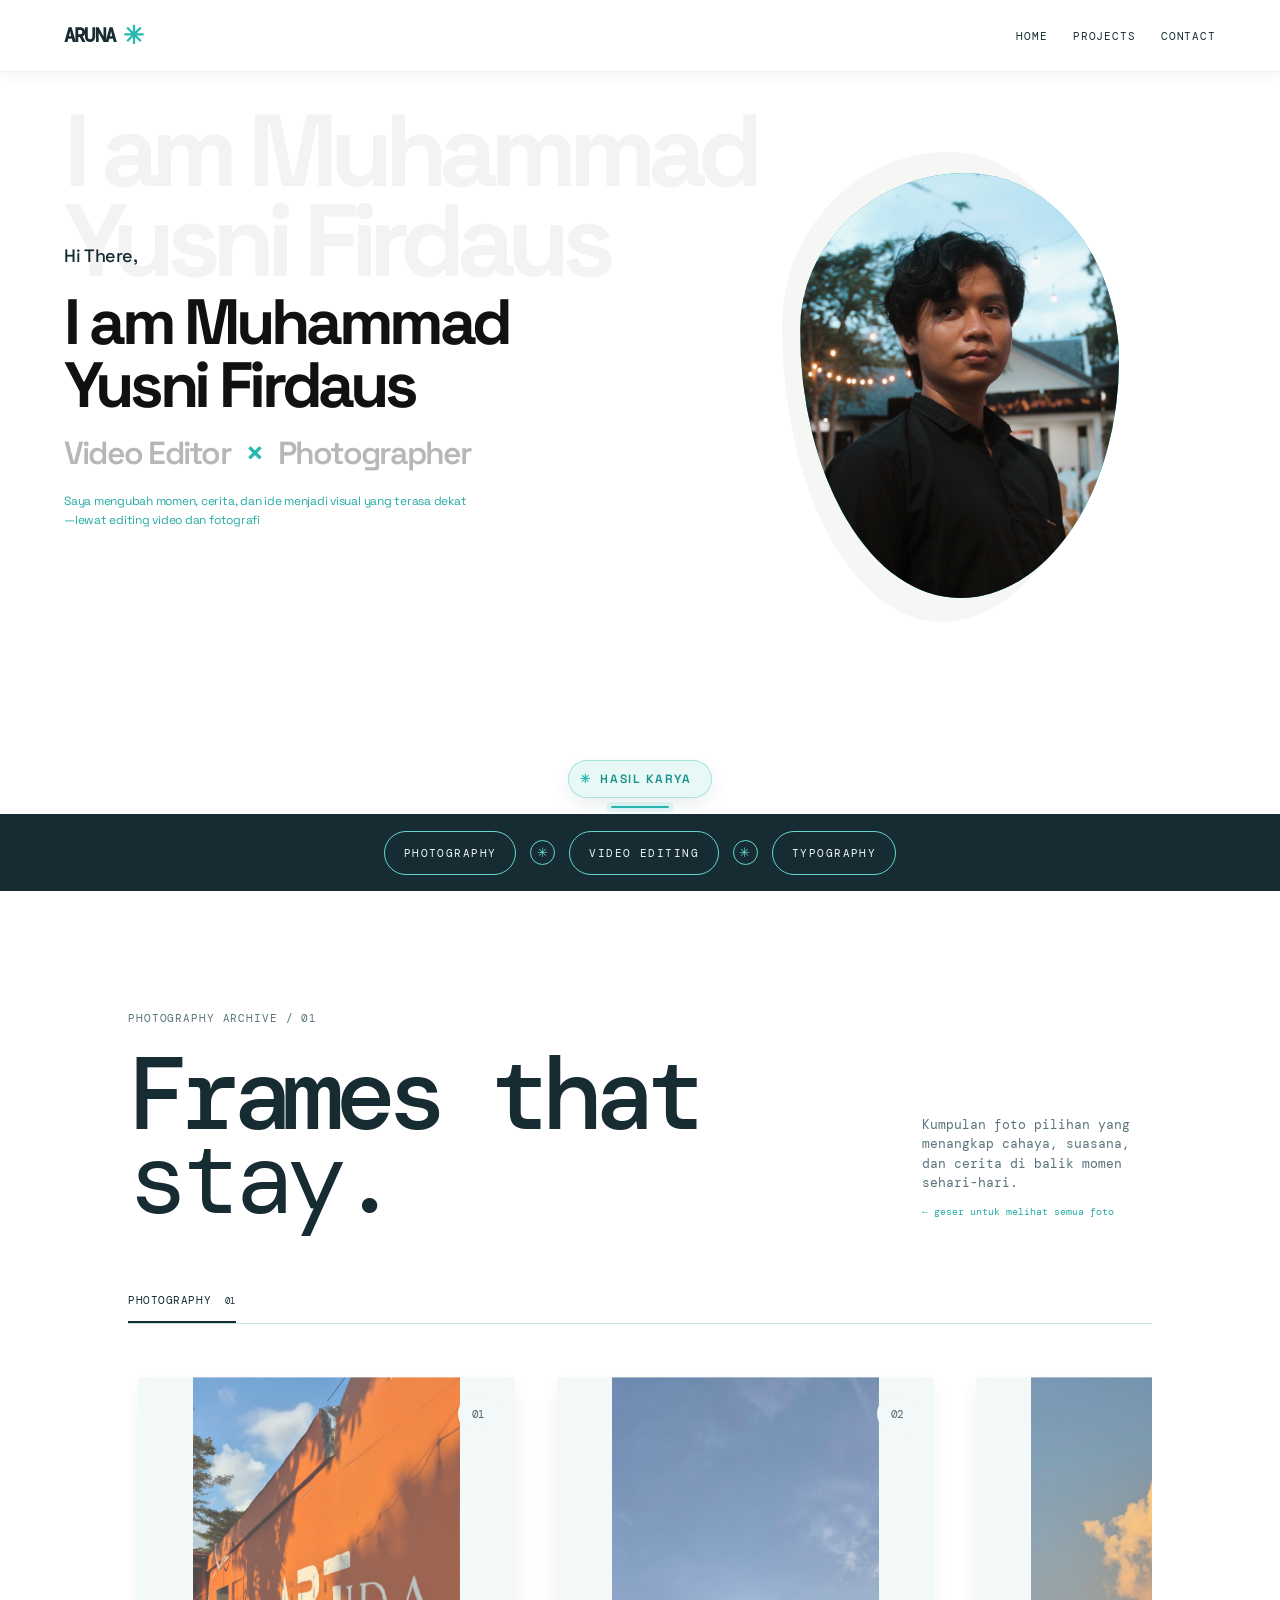
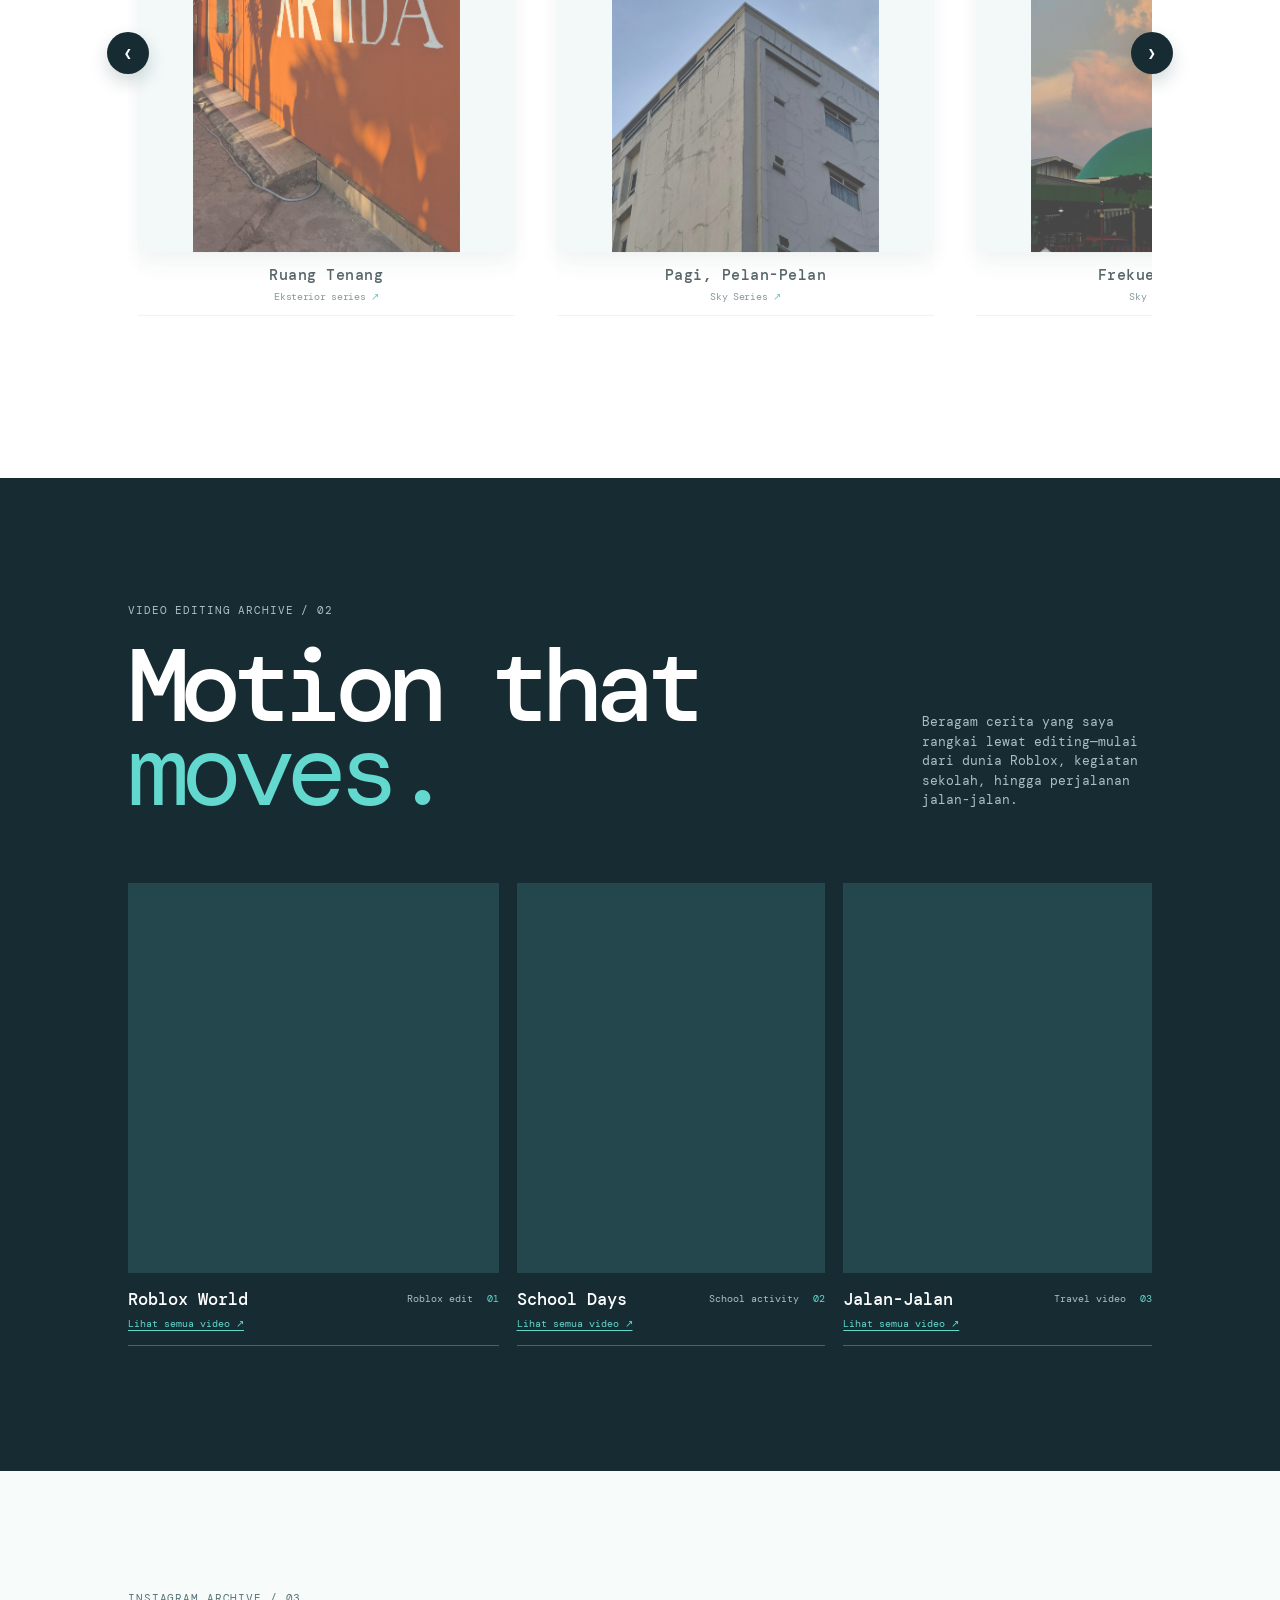
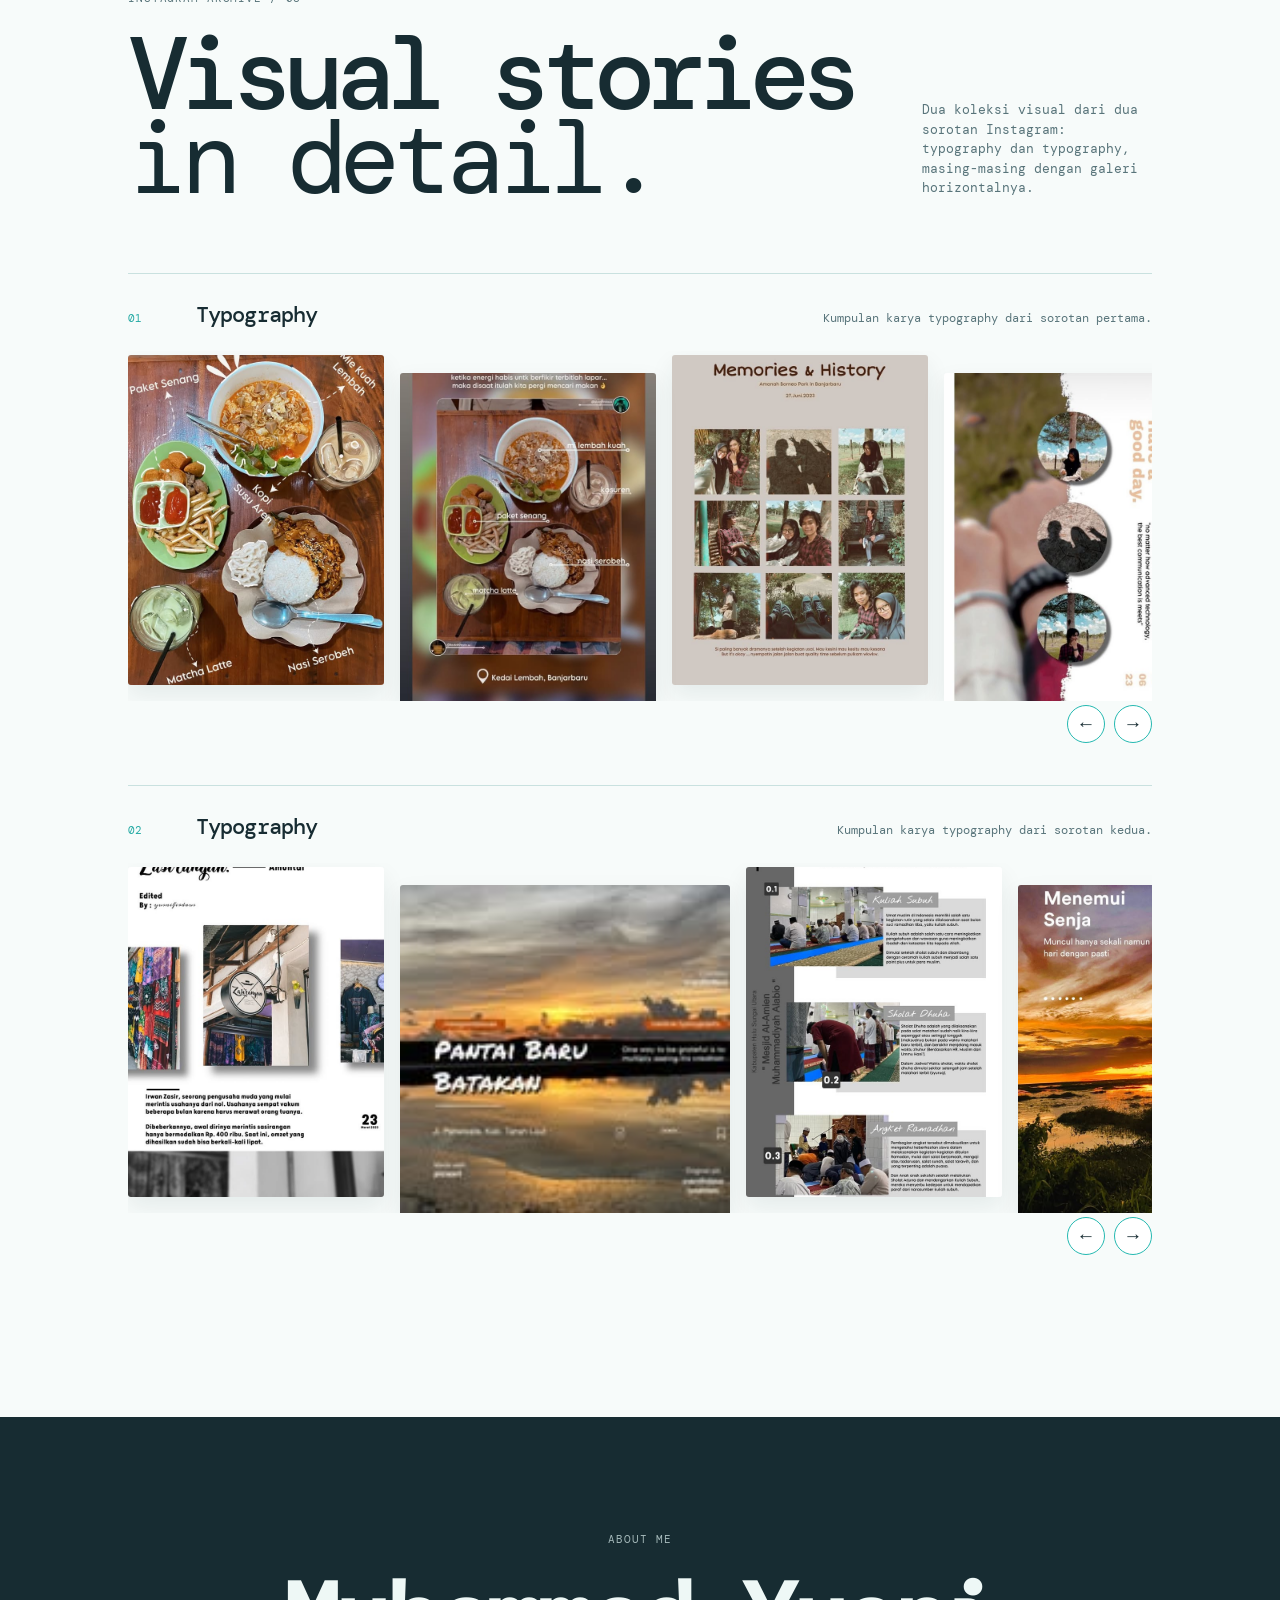
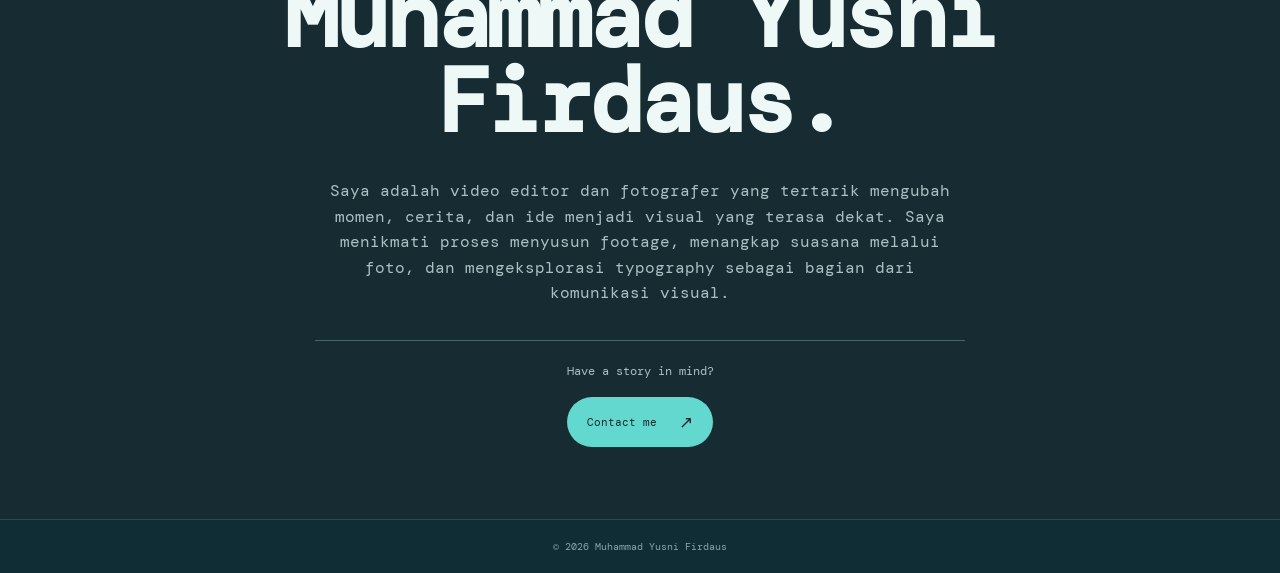
==== commit 2eaf6607: "Update index.html" ====
--- a/index.html
+++ b/index.html
@@ -4,7 +4,7 @@
   <meta charset="UTF-8" />
   <meta name="viewport" content="width=device-width, initial-scale=1.0" />
   <meta name="description" content="Portofolio kreatif Aruna Studio — video editing dan fotografi." />
-  <title>ARUNA — Video & Foto Portfolio</title>
+  <title>MUHAMMAD YUSNI FIRDAUS — Portfolio</title>
   <link rel="preconnect" href="https://fonts.googleapis.com">
   <link rel="preconnect" href="https://fonts.gstatic.com" crossorigin>
   <link href="https://fonts.googleapis.com/css2?family=DM+Mono:wght@400;500&family=Space+Grotesk:wght@400;500;600;700&display=swap" rel="stylesheet">
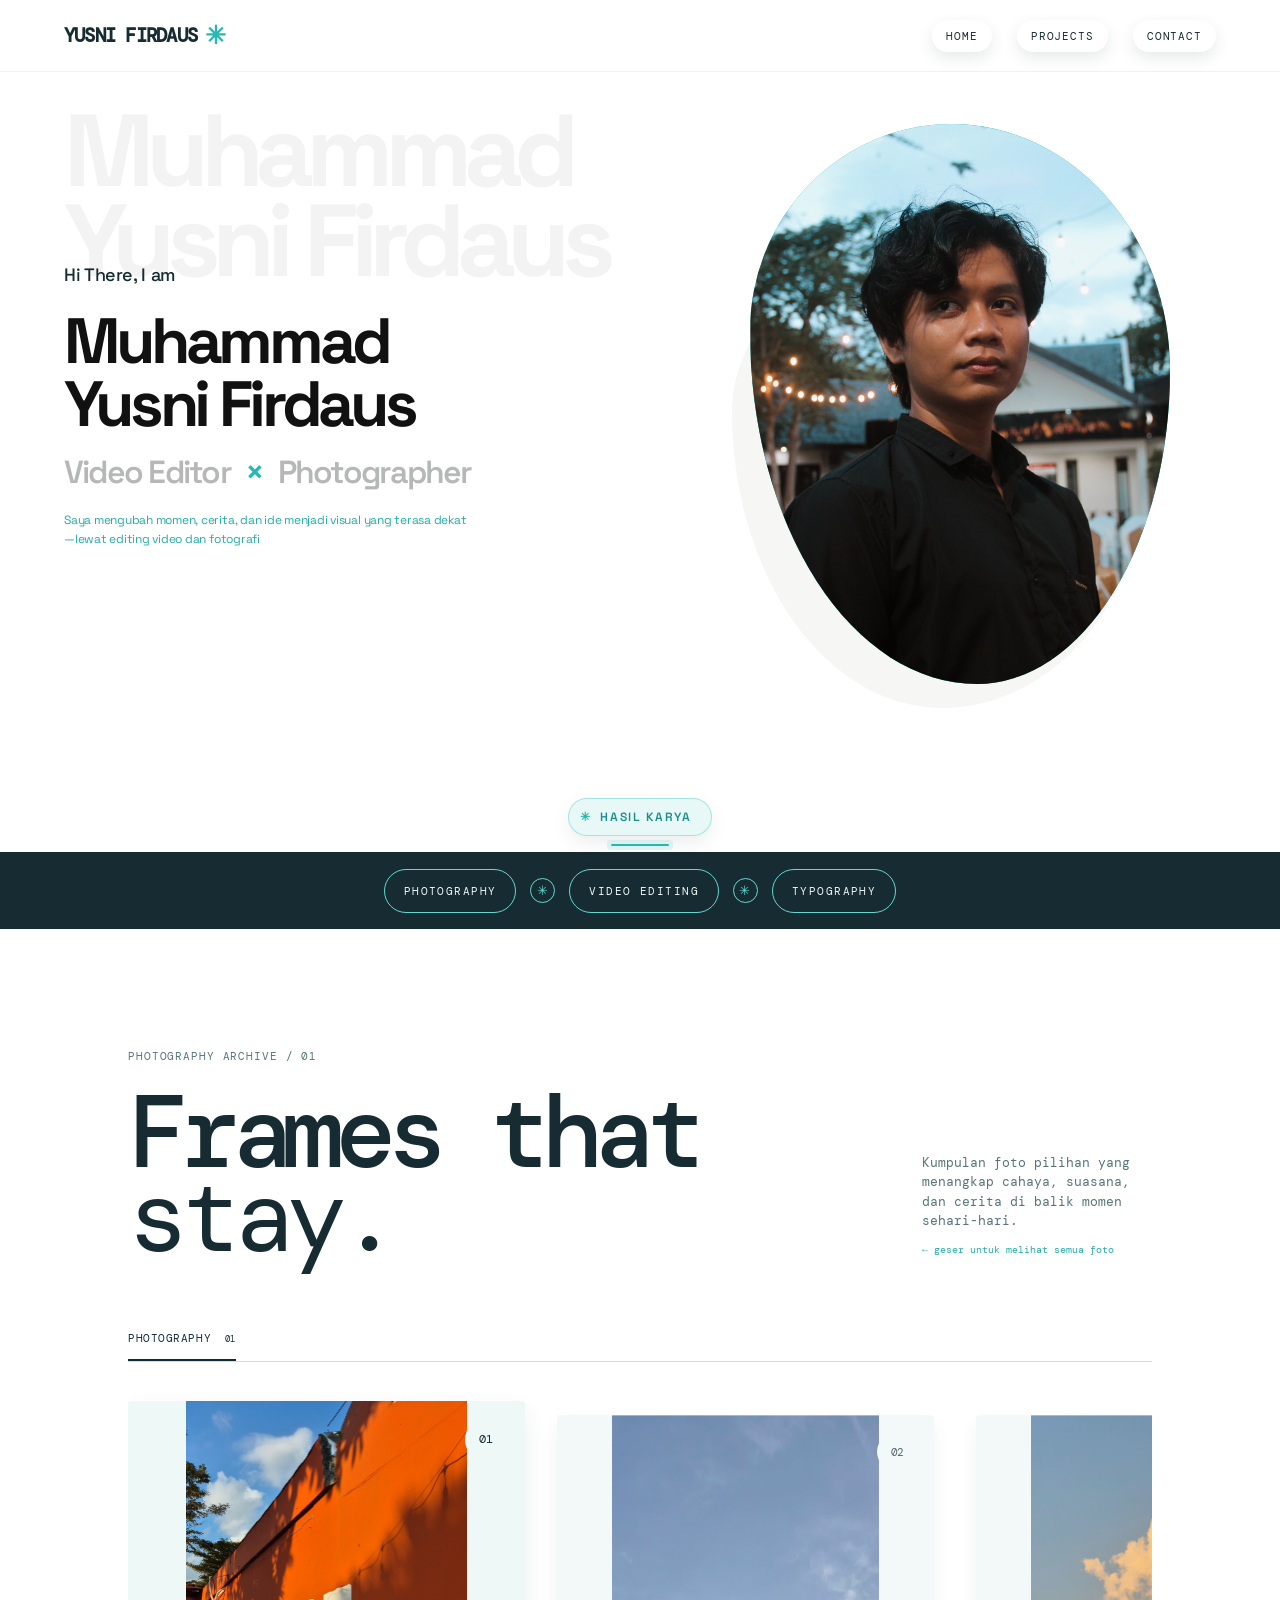
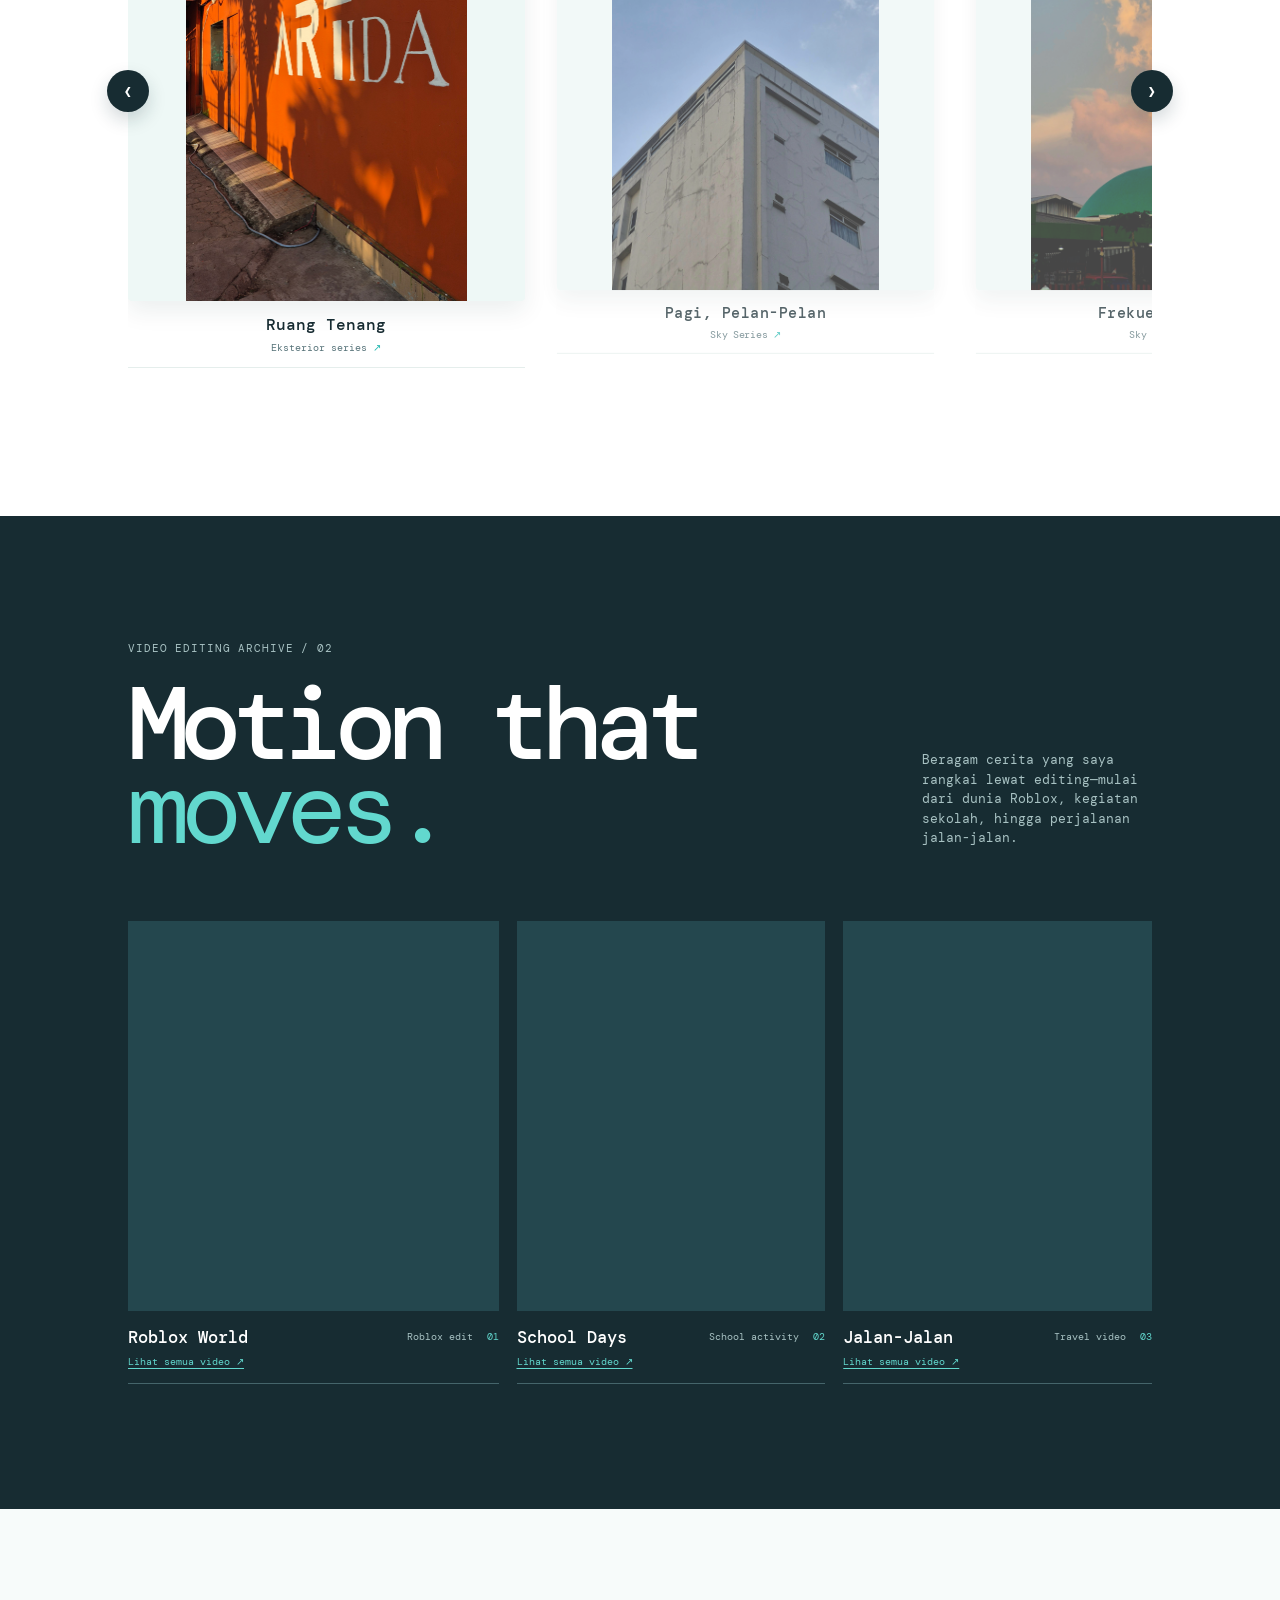
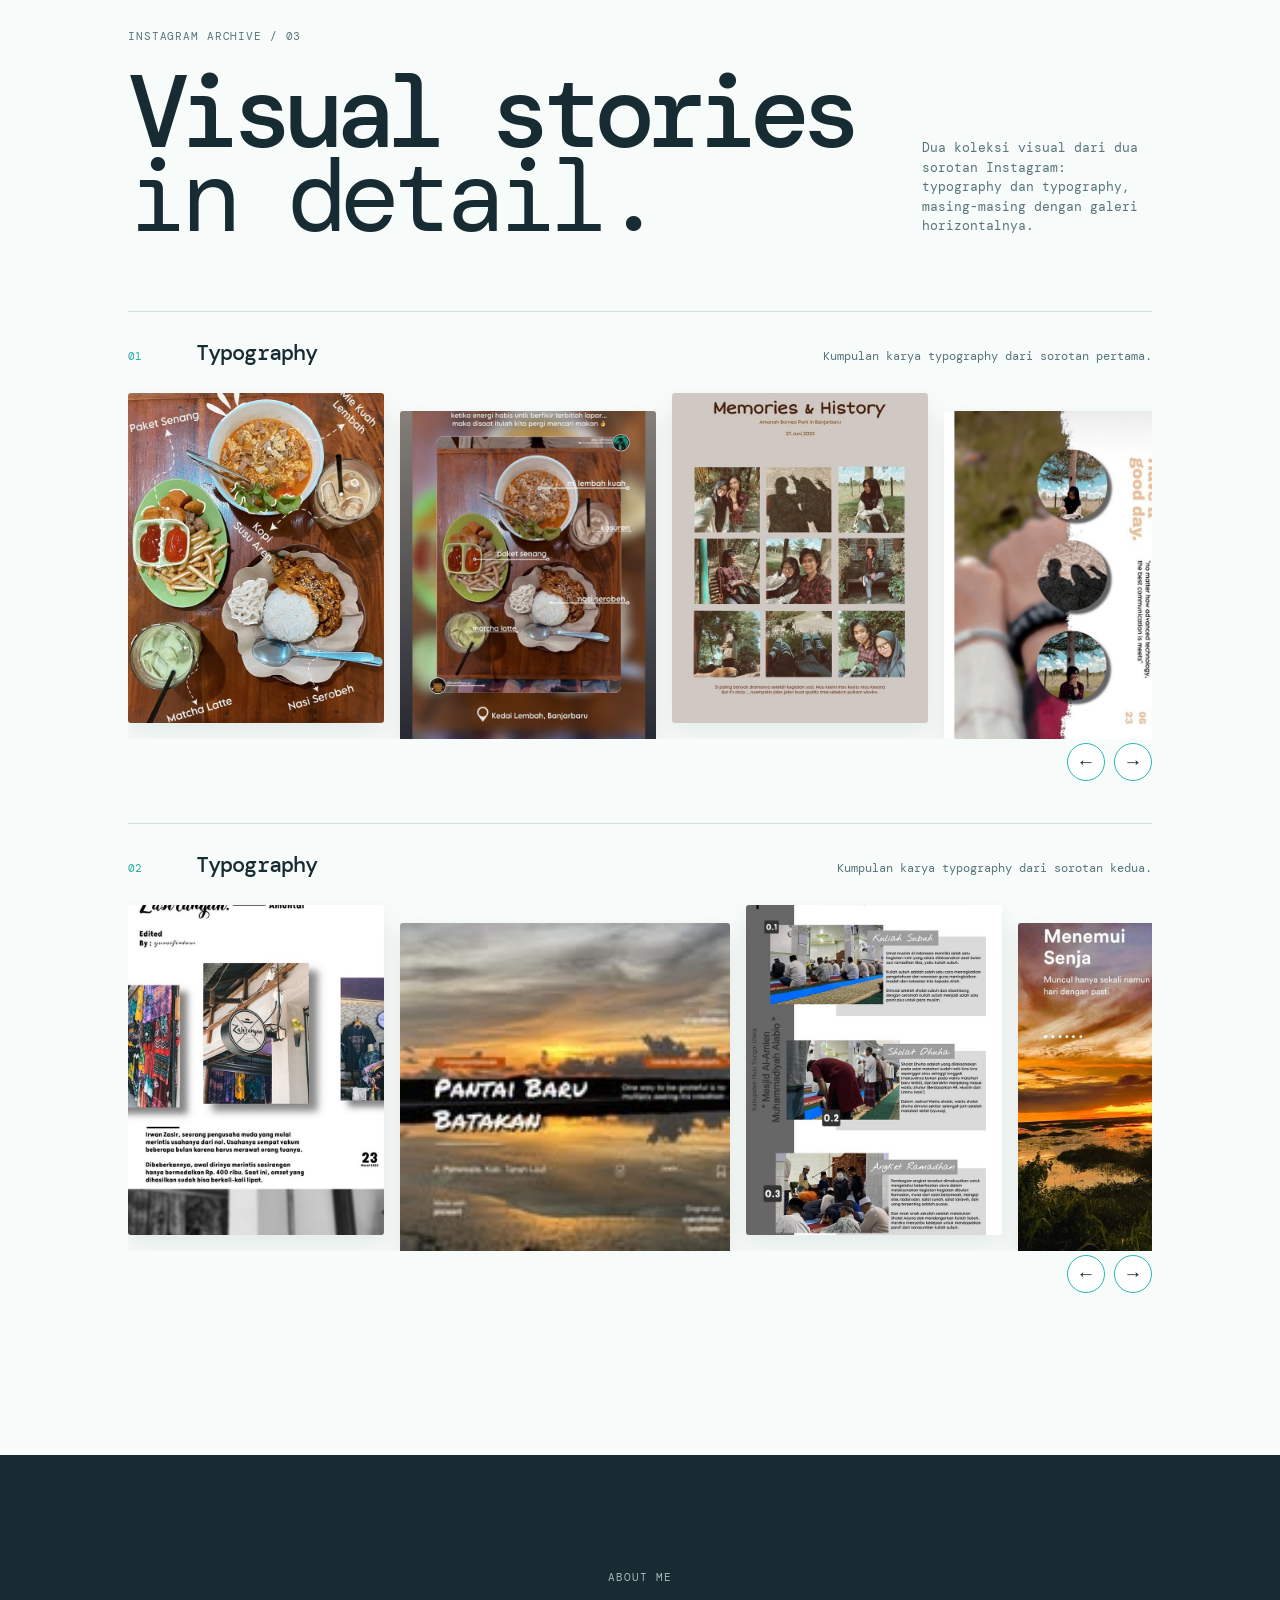
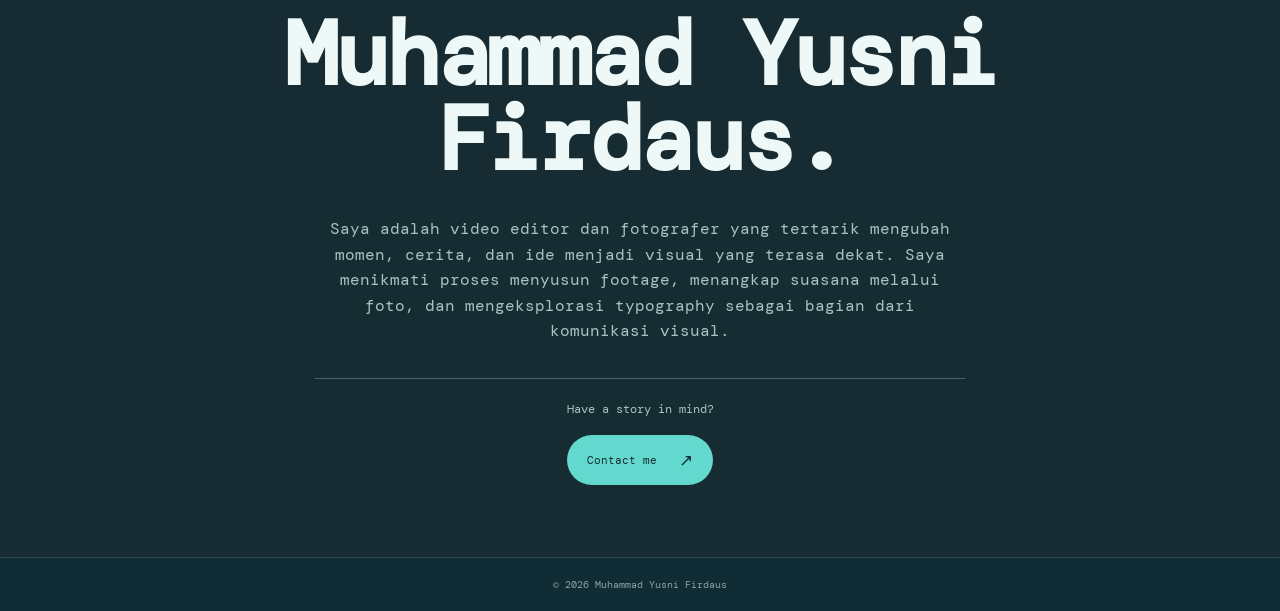
==== commit dd485f27: "Add files via upload" ====
--- a/index.html
+++ b/index.html
@@ -3,7 +3,7 @@
 <head>
   <meta charset="UTF-8" />
   <meta name="viewport" content="width=device-width, initial-scale=1.0" />
-  <meta name="description" content="Portofolio kreatif Aruna Studio — video editing dan fotografi." />
+  <meta name="description" content="Portofolio Muhammad Yusni Firdaus — video editing, fotografi, dan typography." />
   <title>MUHAMMAD YUSNI FIRDAUS — Portfolio</title>
   <link rel="preconnect" href="https://fonts.googleapis.com">
   <link rel="preconnect" href="https://fonts.gstatic.com" crossorigin>
@@ -21,7 +21,7 @@
 </head>
 <body>
   <header class="site-header">
-    <a class="brand" href="#top"><span>ARUNA</span><i>✳</i></a>
+    <a class="brand" href="#top"><span>YUSNI FIRDAUS</span><i>✳</i></a>
     <nav aria-label="Navigasi utama">
       <a href="#top">Home</a><a href="#work">Projects</a><a href="#contact">Contact</a>
     </nav>
@@ -30,8 +30,8 @@
   <main id="top">
     <section class="hero">
       <div class="hero-copy">
-        <p class="hero-greeting">Hi There,</p>
-        <h1><span class="name-line">I am Muhammad<br>Yusni Firdaus</span></h1>
+        <p class="hero-greeting">Hi There, I am</p>
+        <h1><span class="name-line">Muhammad<br>Yusni Firdaus</span></h1>
         <p class="hero-role">Video Editor <i>×</i> Photographer</p>
         <p class="hero-note">Saya mengubah momen, cerita, dan ide menjadi visual yang terasa dekat—lewat editing video dan fotografi</p>
       </div>
--- a/profile-contact.css
+++ b/profile-contact.css
@@ -6,4 +6,9 @@
 .contact-cta{border:0;cursor:pointer}.social-popover{position:fixed;inset:0;z-index:10;display:grid;place-items:center;padding:24px;background:rgba(9,30,36,.72);opacity:0;pointer-events:none;transition:opacity .25s ease}.social-popover.open{opacity:1;pointer-events:auto}.social-popover-card{position:relative;width:min(100%,460px);padding:42px;background:#fff;color:#172c32;box-shadow:0 22px 60px rgba(0,0,0,.25);text-align:left;transform:translateY(16px);transition:transform .25s ease}.social-popover.open .social-popover-card{transform:translateY(0)}.social-popover-card .eyebrow{margin-bottom:18px;color:#25aaa4}.social-popover-card h2{margin:0 0 28px;font:500 clamp(36px,6vw,58px) 'Space Grotesk',sans-serif;letter-spacing:-.08em}.social-popover-card>a{display:flex;justify-content:space-between;gap:18px;padding:17px 0;border-top:1px solid #c9e1df;font:12px 'DM Mono',monospace}.social-popover-card>a b{font-weight:400;color:#25aaa4;text-align:right}.social-popover-close{position:absolute;right:18px;top:14px;border:0;background:none;color:#172c32;font-size:30px;cursor:pointer}@media(max-width:720px){.social-popover-card{padding:34px 24px}.social-popover-card>a{display:block}.social-popover-card>a b{display:block;margin-top:7px;text-align:left}}
 .contact-section h2 em{font-family:'Space Grotesk',sans-serif;font-style:normal;font-weight:500;letter-spacing:-.08em}
 .contact-section h2{font-family:'DM Mono',monospace!important;font-weight:700!important;letter-spacing:-.035em!important;line-height:.95!important}
-.hero-image-wrap{width:min(100%,500px)!important;height:425px!important}.hero-visual{justify-self:center}@media(max-width:720px){.hero-image-wrap{width:min(100%,410px)!important;height:300px!important}}
+.hero-image-wrap{width:min(100%,430px)!important;height:560px!important;border-radius:48% 52% 46% 54% / 37% 44% 56% 63%!important}.hero-visual{justify-self:center}@media(max-width:720px){.hero-image-wrap{width:min(78vw,320px)!important;height:430px!important;aspect-ratio:auto;border-radius:48% 52% 46% 54% / 37% 44% 56% 63%!important}}
+.site-header{flex-wrap:wrap}.hero-copy,.hero-visual,.section-heading,.contact-section{min-width:0}@media(max-width:720px){.site-header{padding:0 5vw}.brand{font-size:16px}.hero{overflow:hidden}.hero-copy{width:100%}.hero-visual{width:100%;margin-left:0;margin-right:0}.hero-image-wrap{margin-left:auto;margin-right:auto}.ticker{width:100%;overflow-x:auto}.ticker-link{flex:0 0 auto}.work-section,.video-section,.highlight-archive{overflow:hidden}.section-heading h2{max-width:100%;word-break:normal}.section-intro{width:auto;max-width:100%;font-size:12px}.project-grid{width:100%;max-width:100%}.project-card{min-width:0}.video-grid{width:100%}.video-thumb{height:320px}.contact-section h2{font-size:clamp(38px,12vw,62px);word-break:normal}.contact-invite{max-width:100%}.social-popover-card h2{font-size:42px}.footer{width:100%}}
+.ticker{max-width:100vw}.ticker-link{white-space:nowrap}.ticker b{flex:0 0 auto}@media(max-width:720px){.ticker{display:flex;align-items:center;justify-content:space-between;gap:4px;width:100%;max-width:100vw;height:58px;min-height:58px;padding:10px 4vw;overflow:hidden;box-sizing:border-box}.ticker-link{flex:1 1 auto;min-width:0;text-align:center;font-size:clamp(7px,2.25vw,9px);letter-spacing:.04em}.ticker b{flex:0 0 auto;font-size:12px}}
+.site-header nav{min-width:0}.site-header nav a{white-space:nowrap}@media(max-width:720px){.site-header{flex-wrap:nowrap;gap:8px}.site-header nav{display:flex!important;flex:1;justify-content:flex-end;gap:10px;min-width:0}.site-header nav a{display:block!important;font-size:9px;letter-spacing:0}.site-header nav a:nth-child(n+4){display:none!important}.site-header nav a:nth-child(3){display:block!important}.site-header .brand{flex:0 0 auto}.site-header .brand i{font-size:19px}}
+.hero::after{content:'Muhammad\A Yusni Firdaus'!important;white-space:pre!important}
+.site-header{background:transparent!important;box-shadow:none!important}.site-header nav a{padding:9px 14px;border-radius:999px;background:#fff;box-shadow:0 6px 16px rgba(16,45,53,.1);transition:transform .2s ease,box-shadow .2s ease}.site-header nav a:hover{transform:translateY(-2px);box-shadow:0 9px 20px rgba(16,45,53,.16)}@media(max-width:720px){.site-header nav{gap:5px}.site-header nav a{padding:7px 9px;font-size:8px}}
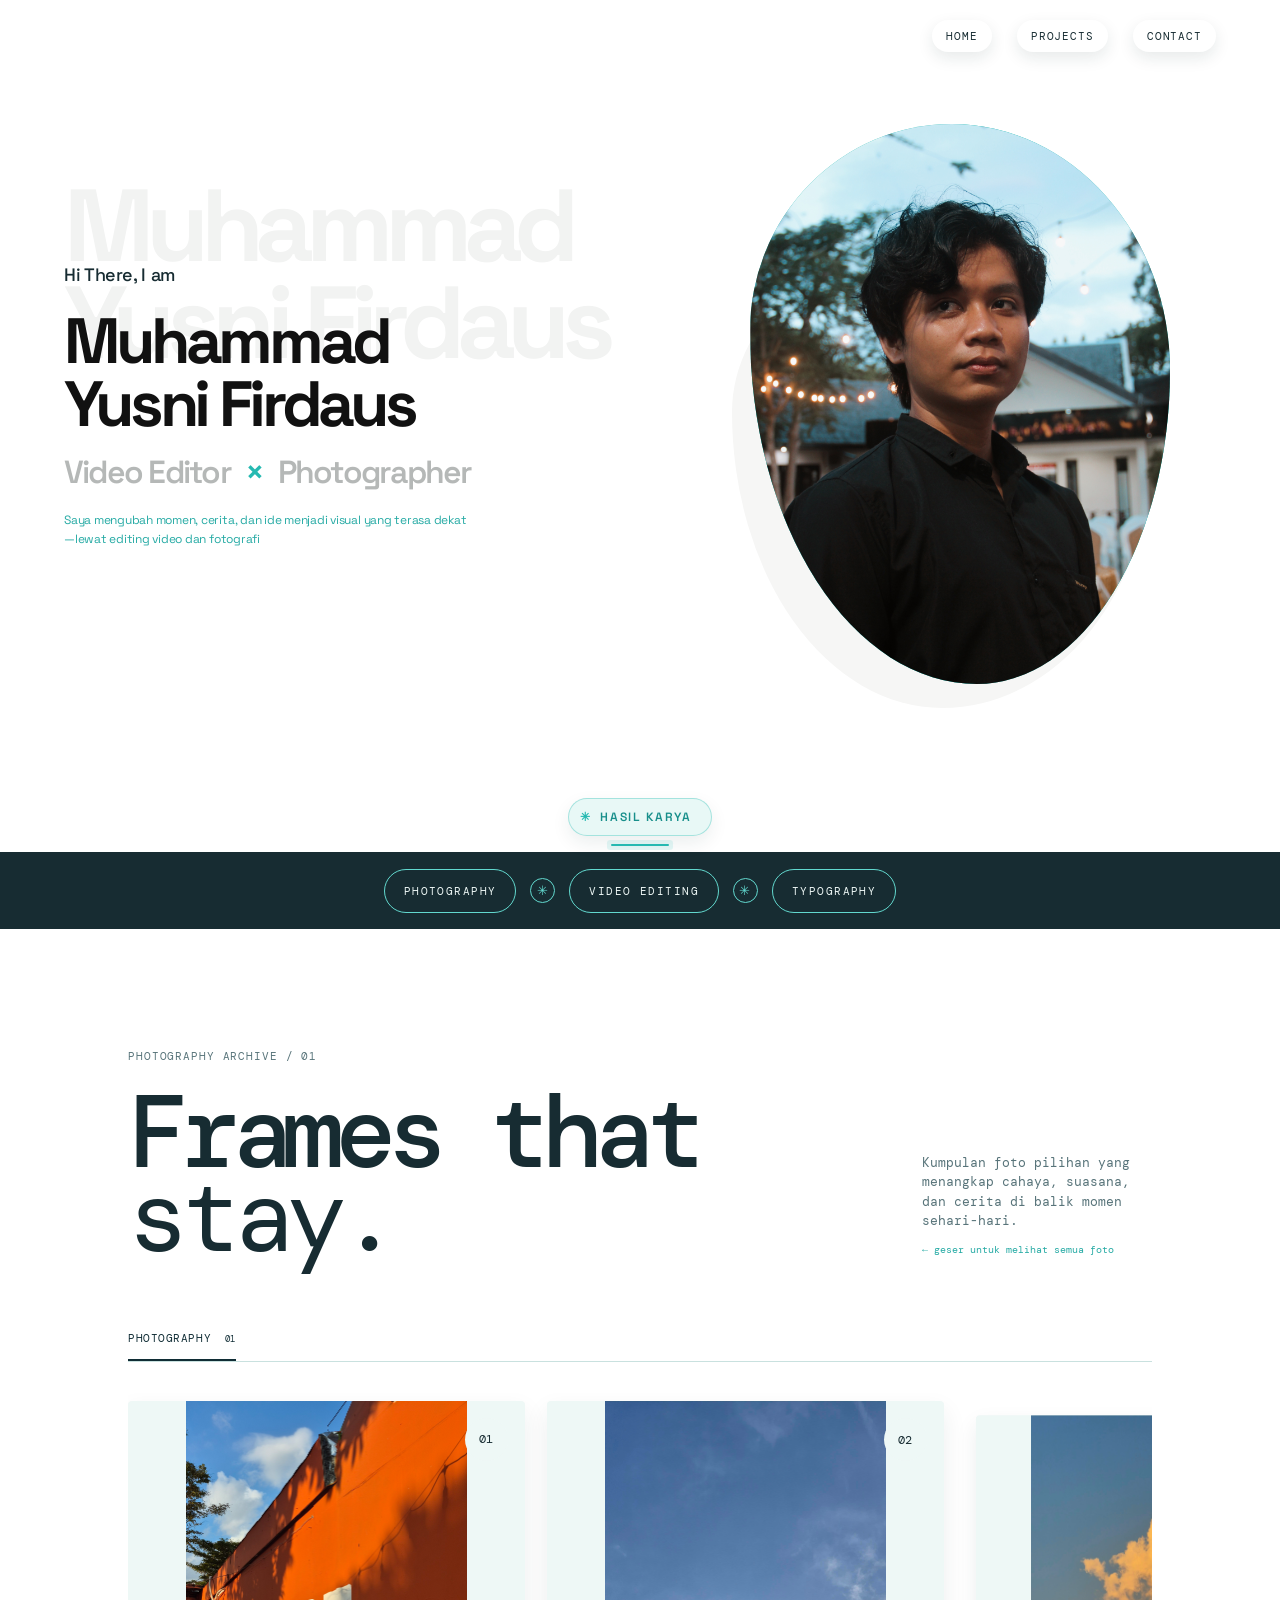
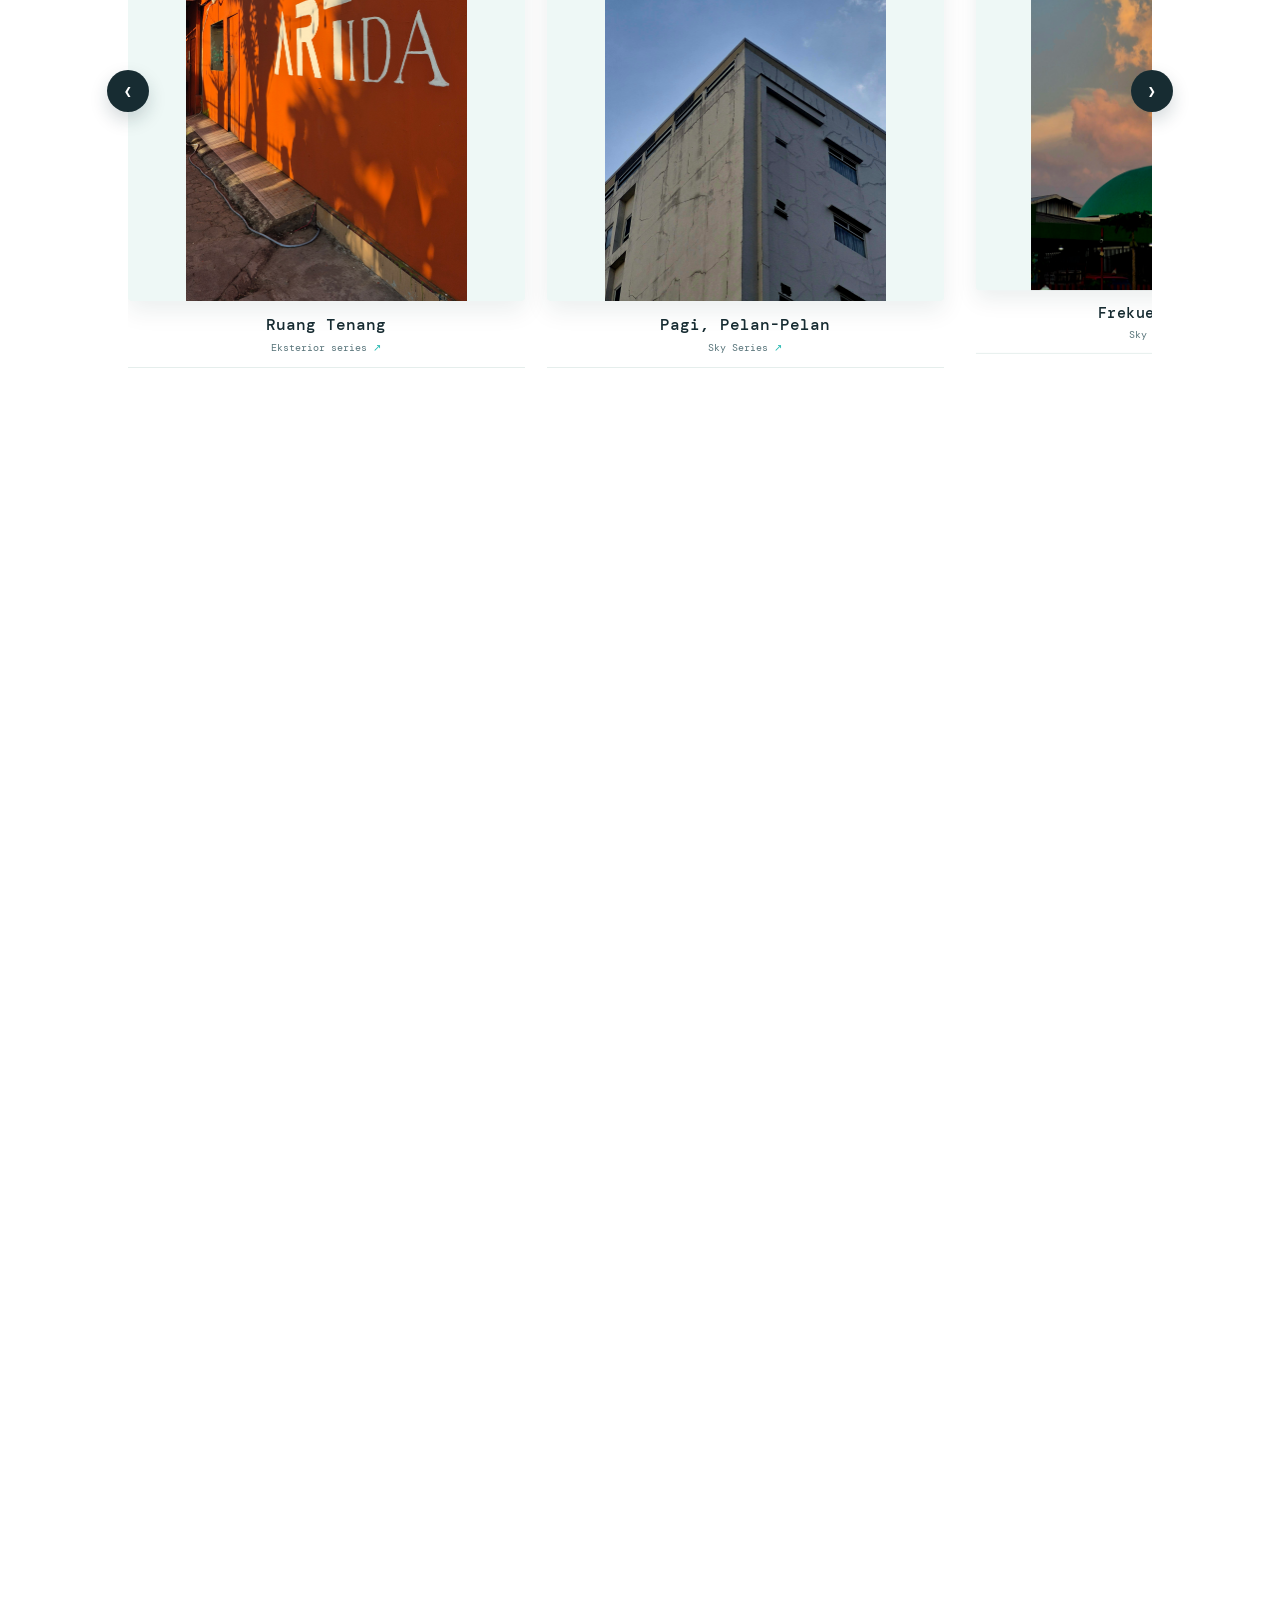
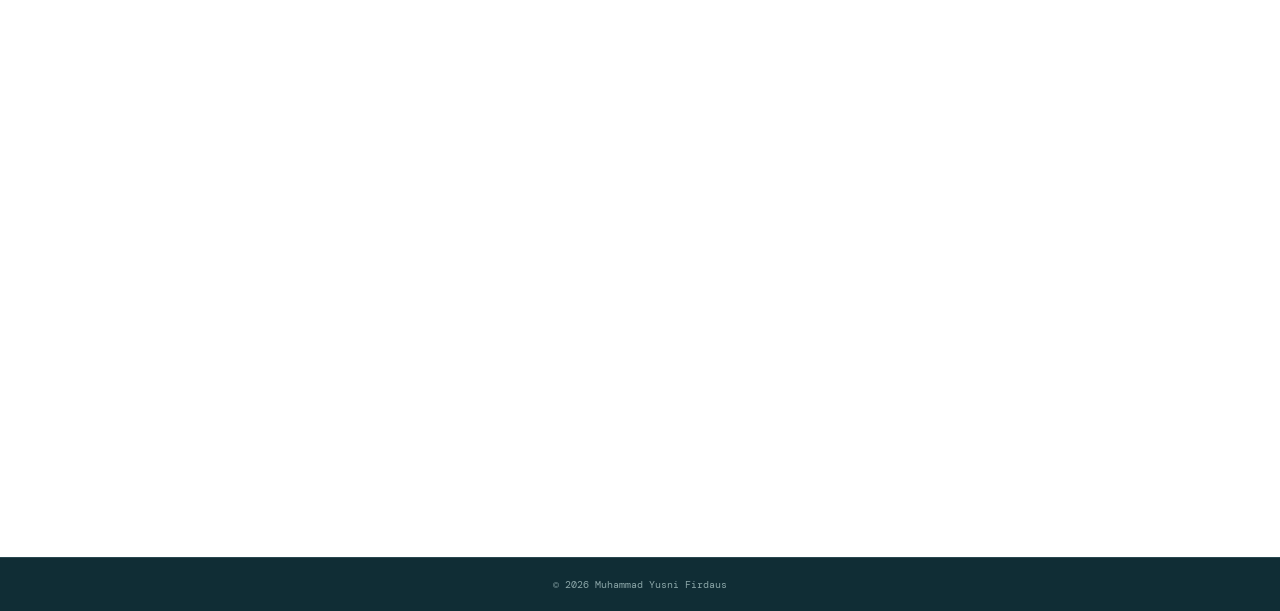
==== commit b93373e4: "Add files via upload" ====
--- a/index.html
+++ b/index.html
@@ -21,7 +21,6 @@
 </head>
 <body>
   <header class="site-header">
-    <a class="brand" href="#top"><span>YUSNI FIRDAUS</span><i>✳</i></a>
     <nav aria-label="Navigasi utama">
       <a href="#top">Home</a><a href="#work">Projects</a><a href="#contact">Contact</a>
     </nav>
--- a/profile-contact.css
+++ b/profile-contact.css
@@ -7,8 +7,14 @@
 .contact-section h2 em{font-family:'Space Grotesk',sans-serif;font-style:normal;font-weight:500;letter-spacing:-.08em}
 .contact-section h2{font-family:'DM Mono',monospace!important;font-weight:700!important;letter-spacing:-.035em!important;line-height:.95!important}
 .hero-image-wrap{width:min(100%,430px)!important;height:560px!important;border-radius:48% 52% 46% 54% / 37% 44% 56% 63%!important}.hero-visual{justify-self:center}@media(max-width:720px){.hero-image-wrap{width:min(78vw,320px)!important;height:430px!important;aspect-ratio:auto;border-radius:48% 52% 46% 54% / 37% 44% 56% 63%!important}}
+.back-to-top{max-width:calc(100vw - 28px)}@media(max-width:720px){.back-to-top{right:14px;bottom:14px;width:auto;height:auto;justify-content:center;padding:10px 13px;border-radius:999px;font-size:15px}.back-to-top span{display:inline;font-size:8px}}
+.scroll-reveal{opacity:0;transition:opacity .7s ease}.scroll-reveal.is-visible{opacity:1}@media(prefers-reduced-motion:reduce){.scroll-reveal{opacity:1;transition:none}}
 .site-header{flex-wrap:wrap}.hero-copy,.hero-visual,.section-heading,.contact-section{min-width:0}@media(max-width:720px){.site-header{padding:0 5vw}.brand{font-size:16px}.hero{overflow:hidden}.hero-copy{width:100%}.hero-visual{width:100%;margin-left:0;margin-right:0}.hero-image-wrap{margin-left:auto;margin-right:auto}.ticker{width:100%;overflow-x:auto}.ticker-link{flex:0 0 auto}.work-section,.video-section,.highlight-archive{overflow:hidden}.section-heading h2{max-width:100%;word-break:normal}.section-intro{width:auto;max-width:100%;font-size:12px}.project-grid{width:100%;max-width:100%}.project-card{min-width:0}.video-grid{width:100%}.video-thumb{height:320px}.contact-section h2{font-size:clamp(38px,12vw,62px);word-break:normal}.contact-invite{max-width:100%}.social-popover-card h2{font-size:42px}.footer{width:100%}}
 .ticker{max-width:100vw}.ticker-link{white-space:nowrap}.ticker b{flex:0 0 auto}@media(max-width:720px){.ticker{display:flex;align-items:center;justify-content:space-between;gap:4px;width:100%;max-width:100vw;height:58px;min-height:58px;padding:10px 4vw;overflow:hidden;box-sizing:border-box}.ticker-link{flex:1 1 auto;min-width:0;text-align:center;font-size:clamp(7px,2.25vw,9px);letter-spacing:.04em}.ticker b{flex:0 0 auto;font-size:12px}}
 .site-header nav{min-width:0}.site-header nav a{white-space:nowrap}@media(max-width:720px){.site-header{flex-wrap:nowrap;gap:8px}.site-header nav{display:flex!important;flex:1;justify-content:flex-end;gap:10px;min-width:0}.site-header nav a{display:block!important;font-size:9px;letter-spacing:0}.site-header nav a:nth-child(n+4){display:none!important}.site-header nav a:nth-child(3){display:block!important}.site-header .brand{flex:0 0 auto}.site-header .brand i{font-size:19px}}
 .hero::after{content:'Muhammad\A Yusni Firdaus'!important;white-space:pre!important}
-.site-header{background:transparent!important;box-shadow:none!important}.site-header nav a{padding:9px 14px;border-radius:999px;background:#fff;box-shadow:0 6px 16px rgba(16,45,53,.1);transition:transform .2s ease,box-shadow .2s ease}.site-header nav a:hover{transform:translateY(-2px);box-shadow:0 9px 20px rgba(16,45,53,.16)}@media(max-width:720px){.site-header nav{gap:5px}.site-header nav a{padding:7px 9px;font-size:8px}}
+.hero::after{font-family:'Space Grotesk',sans-serif!important;line-height:.95!important}@media(max-width:720px){.hero::after{top:42px!important;left:7vw!important;width:86vw!important;font-size:12vw!important;line-height:.95!important;letter-spacing:-.065em!important;white-space:pre!important}}
+@media(min-width:721px) and (max-width:1100px){.hero::after{top:165px!important;left:5vw!important;width:62vw!important;font-size:clamp(58px,8vw,105px)!important}}
+@media(min-width:1101px){.hero::after{top:105px!important;left:5vw!important}}
+.site-header{background:transparent!important;box-shadow:none!important;border-bottom:0!important}.site-header nav a{padding:9px 14px;border-radius:999px;background:#fff;box-shadow:0 6px 16px rgba(16,45,53,.1);transition:transform .2s ease,box-shadow .2s ease}.site-header nav a:hover{transform:translateY(-2px);box-shadow:0 9px 20px rgba(16,45,53,.16)}@media(max-width:720px){.site-header nav{gap:5px}.site-header nav a{padding:7px 9px;font-size:8px}}
+.site-header{justify-content:flex-end!important}.site-header nav{margin-left:auto}
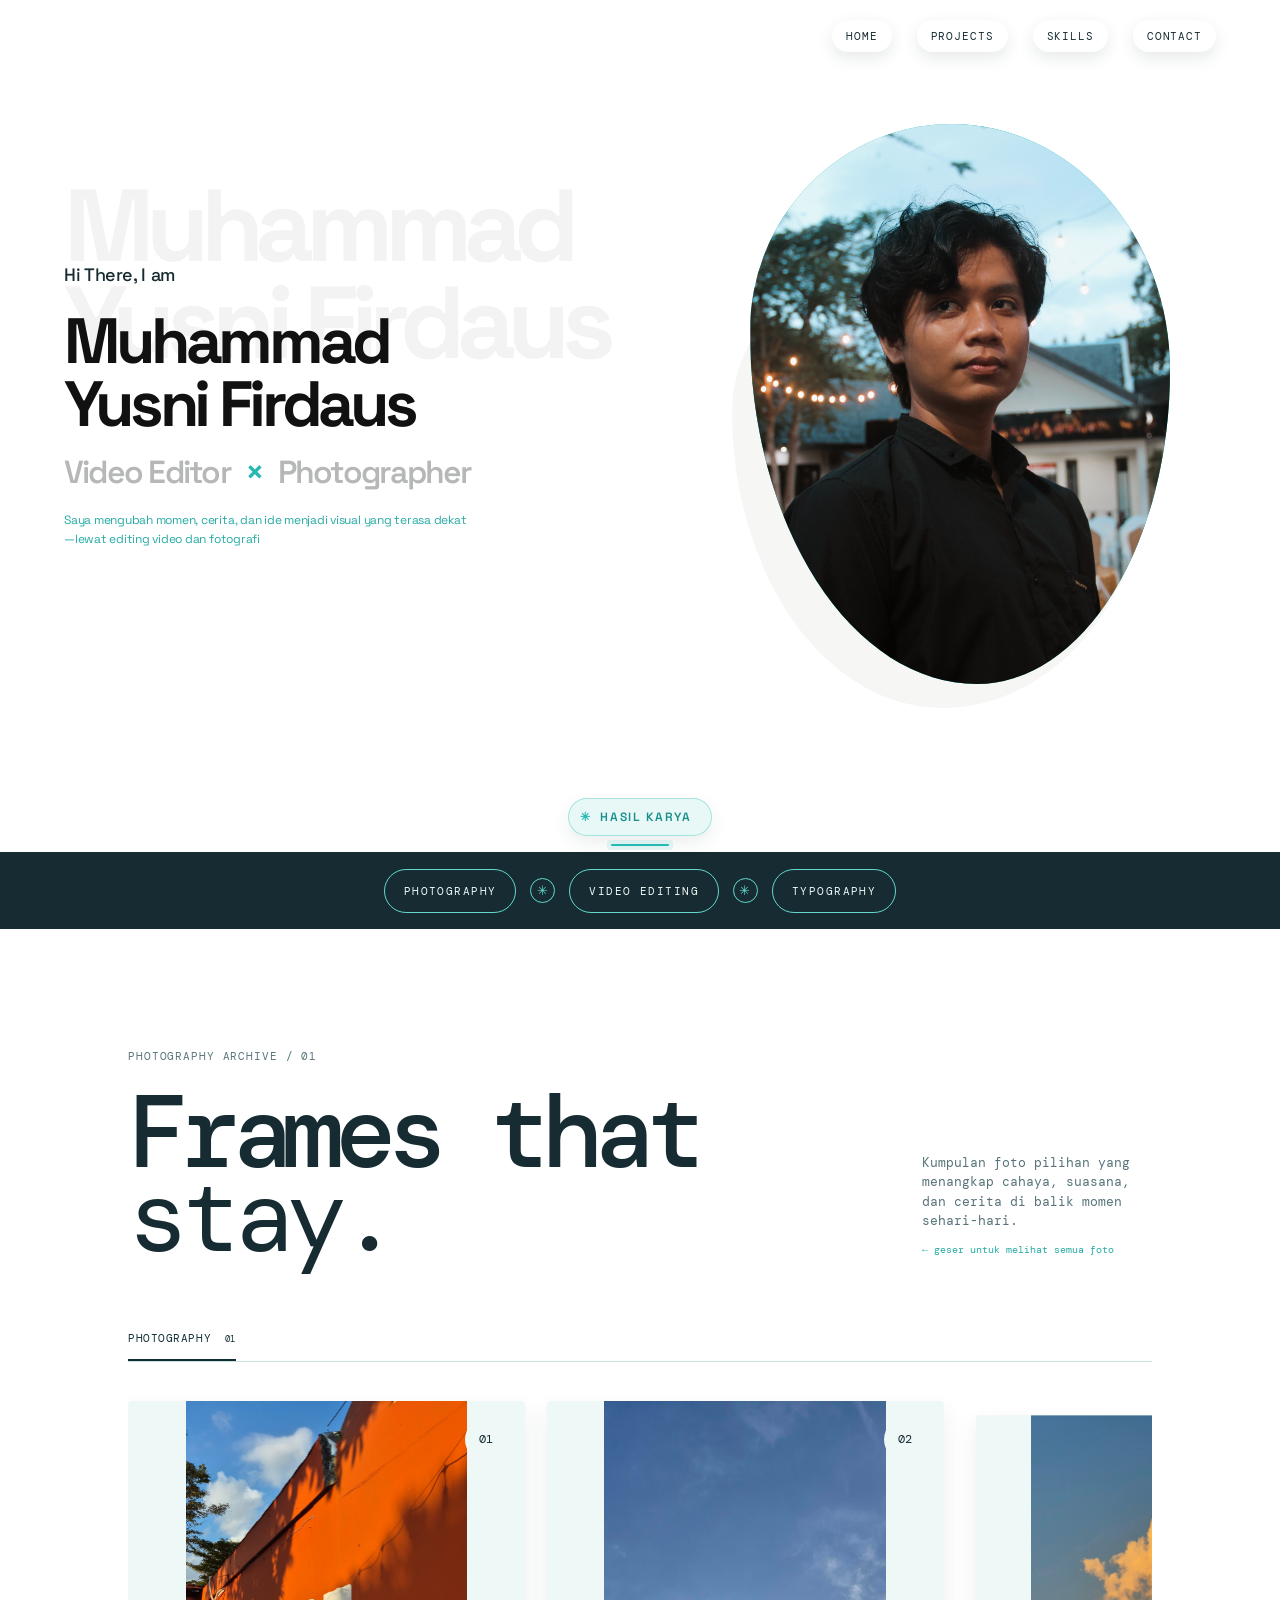
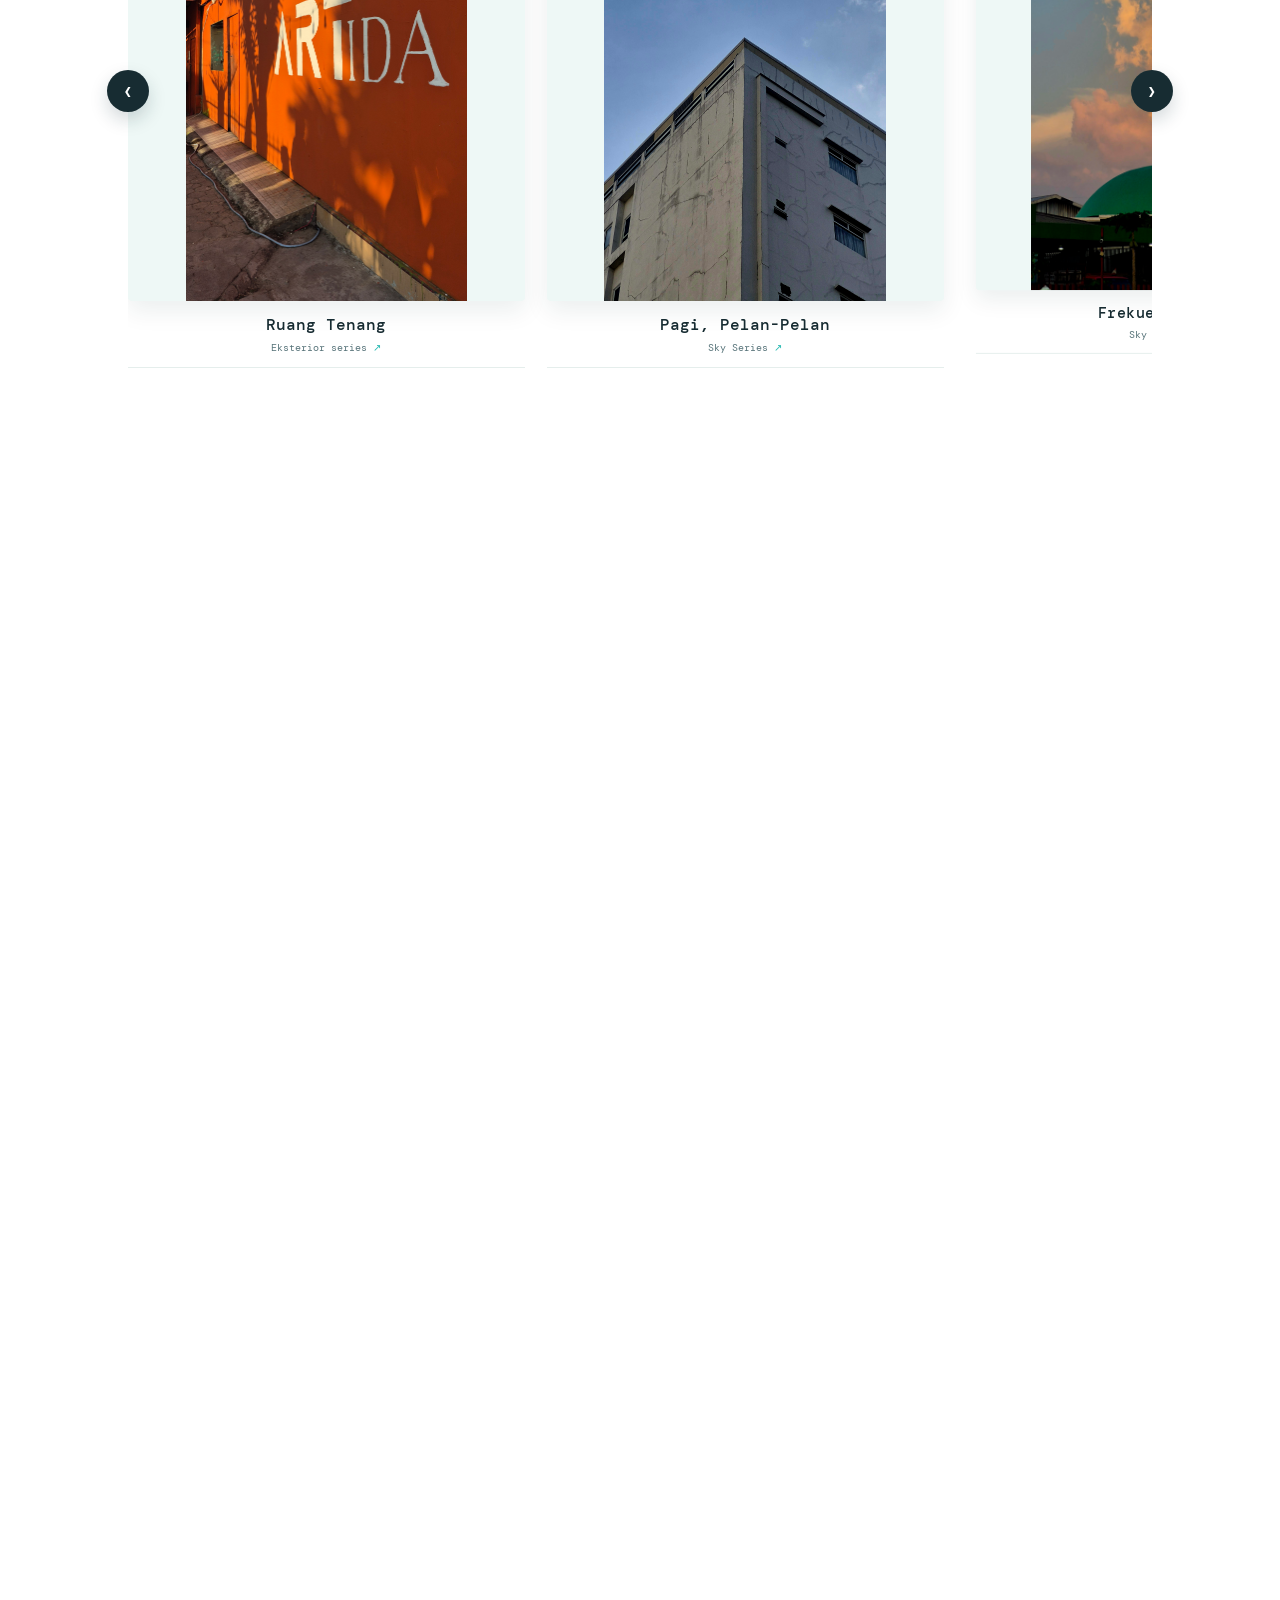
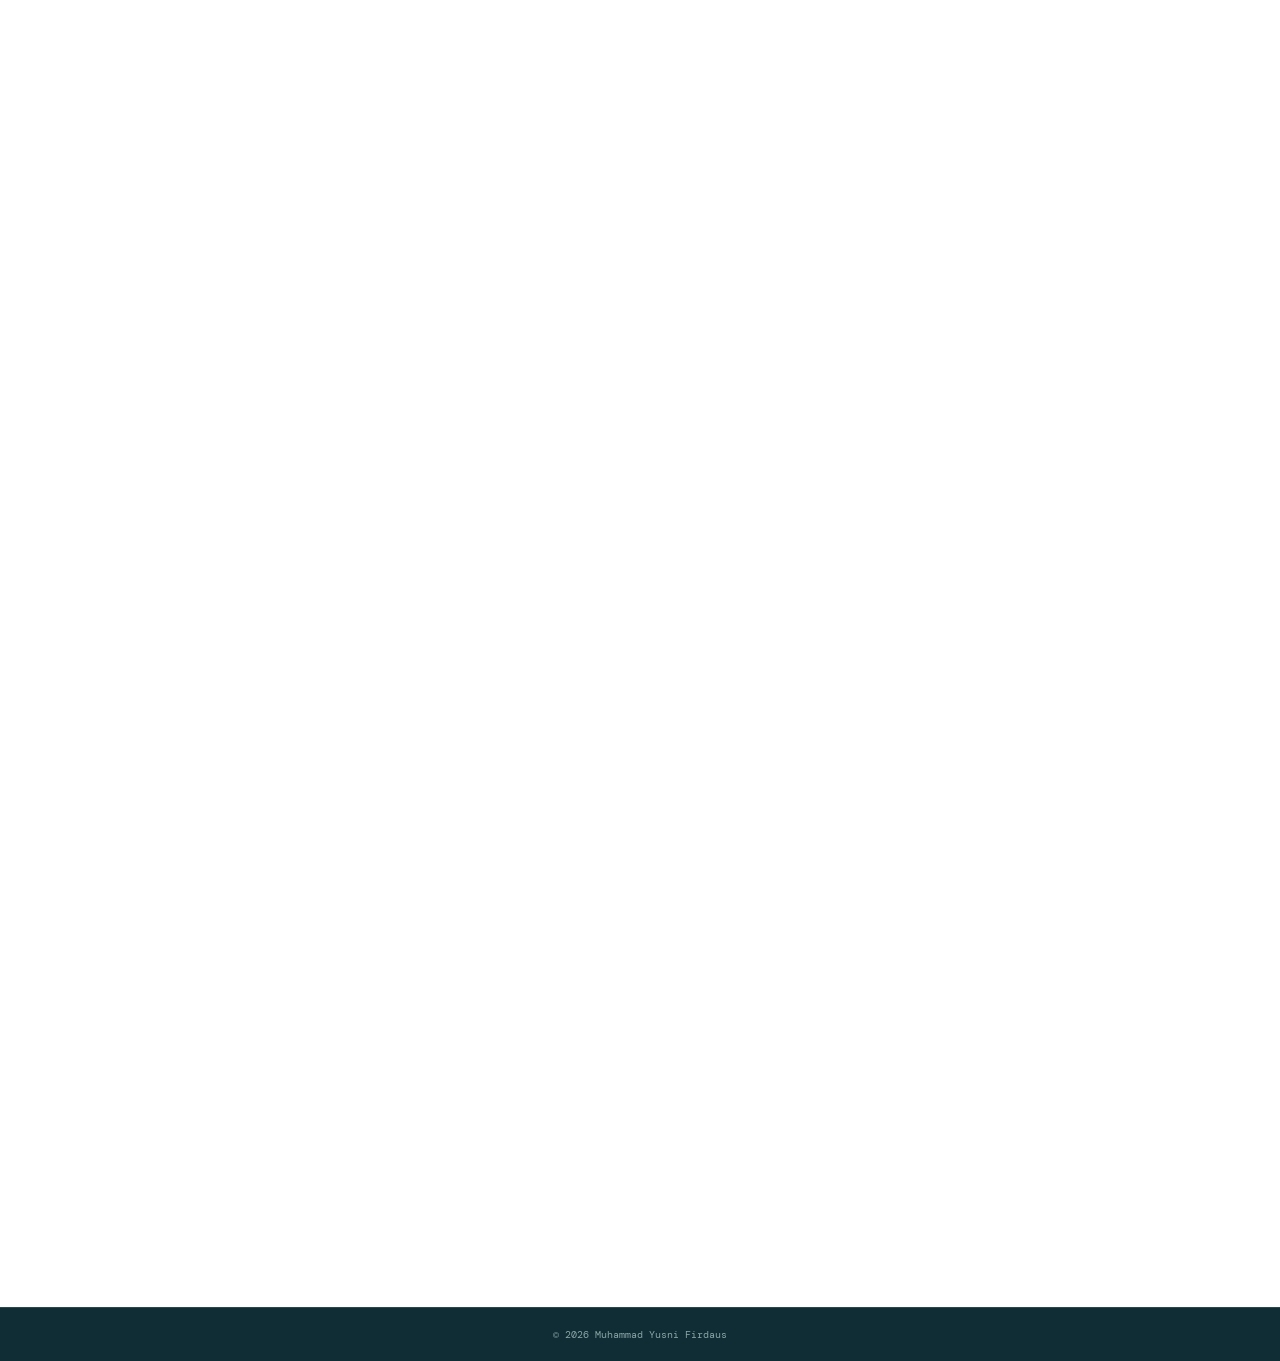
==== commit 96b11fc5: "Add files via upload" ====
--- a/index.html
+++ b/index.html
@@ -22,7 +22,7 @@
 <body>
   <header class="site-header">
     <nav aria-label="Navigasi utama">
-      <a href="#top">Home</a><a href="#work">Projects</a><a href="#contact">Contact</a>
+      <a href="#top">Home</a><a href="#work">Projects</a><a href="#skills">Skills</a><a href="#contact">Contact</a>
     </nav>
   </header>
 
@@ -62,6 +62,8 @@
 
 
 
+    <section id="skills" class="skills-section"><div class="section-heading"><div><p class="eyebrow">Skills</p><h2>Things I<br><em>can do.</em></h2></div><p class="section-intro">Kemampuan yang saya gunakan untuk mendukung proses kreatif dan menghasilkan karya visual yang komunikatif.</p></div><div class="skills-list"><div class="skill-item"><span>01</span><h3>Sosial Media</h3><p>Konten, pengelolaan, dan komunikasi visual untuk media sosial.</p></div><div class="skill-item"><span>02</span><h3>Office</h3><p>Penggunaan aplikasi perkantoran untuk kebutuhan kerja dan presentasi.</p></div><div class="skill-item"><span>03</span><h3>Photography &amp; Videography</h3><p>Menangkap momen, suasana, dan cerita melalui foto serta video.</p></div><div class="skill-item"><span>04</span><h3>Editing Video</h3><p>Menyusun footage menjadi video yang memiliki ritme dan alur.</p></div><div class="skill-item"><span>05</span><h3>Public Speaking</h3><p>Menyampaikan ide dengan jelas, percaya diri, dan terstruktur.</p></div></div></section>
+
     <section id="contact" class="contact-section"><p class="eyebrow">About me</p><h2>Muhammad Yusni<br>Firdaus.</h2><p class="contact-intro">Saya adalah video editor dan fotografer yang tertarik mengubah momen, cerita, dan ide menjadi visual yang terasa dekat. Saya menikmati proses menyusun footage, menangkap suasana melalui foto, dan mengeksplorasi typography sebagai bagian dari komunikasi visual.</p><div class="contact-invite"><p>Have a story in mind?</p><button class="contact-cta" type="button" aria-expanded="false" aria-controls="social-popover">Contact me <span>↗</span></button></div></section>
   </main>
   <div id="social-popover" class="social-popover" aria-hidden="true"><div class="social-popover-card" role="dialog" aria-modal="true" aria-labelledby="social-popover-title"><button class="social-popover-close" type="button" aria-label="Tutup">×</button><p class="eyebrow">Contact me</p><h2 id="social-popover-title">Let’s connect.</h2><a href="https://www.instagram.com/yusnifirdaus/" target="_blank" rel="noreferrer"><span>Instagram</span><b>@yusnifirdaus ↗</b></a><a href="https://www.tiktok.com/@yuujooo12" target="_blank" rel="noreferrer"><span>TikTok</span><b>@yuujooo12 ↗</b></a><a href="mailto:yusnifirdaus@gmail.com"><span>Email</span><b>yusnifirdaus@gmail.com ↗</b></a></div></div>
--- a/profile-contact.css
+++ b/profile-contact.css
@@ -6,12 +6,13 @@
 .contact-cta{border:0;cursor:pointer}.social-popover{position:fixed;inset:0;z-index:10;display:grid;place-items:center;padding:24px;background:rgba(9,30,36,.72);opacity:0;pointer-events:none;transition:opacity .25s ease}.social-popover.open{opacity:1;pointer-events:auto}.social-popover-card{position:relative;width:min(100%,460px);padding:42px;background:#fff;color:#172c32;box-shadow:0 22px 60px rgba(0,0,0,.25);text-align:left;transform:translateY(16px);transition:transform .25s ease}.social-popover.open .social-popover-card{transform:translateY(0)}.social-popover-card .eyebrow{margin-bottom:18px;color:#25aaa4}.social-popover-card h2{margin:0 0 28px;font:500 clamp(36px,6vw,58px) 'Space Grotesk',sans-serif;letter-spacing:-.08em}.social-popover-card>a{display:flex;justify-content:space-between;gap:18px;padding:17px 0;border-top:1px solid #c9e1df;font:12px 'DM Mono',monospace}.social-popover-card>a b{font-weight:400;color:#25aaa4;text-align:right}.social-popover-close{position:absolute;right:18px;top:14px;border:0;background:none;color:#172c32;font-size:30px;cursor:pointer}@media(max-width:720px){.social-popover-card{padding:34px 24px}.social-popover-card>a{display:block}.social-popover-card>a b{display:block;margin-top:7px;text-align:left}}
 .contact-section h2 em{font-family:'Space Grotesk',sans-serif;font-style:normal;font-weight:500;letter-spacing:-.08em}
 .contact-section h2{font-family:'DM Mono',monospace!important;font-weight:700!important;letter-spacing:-.035em!important;line-height:.95!important}
+.skills-list{display:grid;grid-template-columns:repeat(5,1fr);gap:12px;margin-top:62px}.skill-item{min-height:210px;padding:22px;background:#fff;border-top:3px solid #25b9b1;box-shadow:0 10px 24px rgba(16,45,53,.07)}.skill-item span{font:10px 'DM Mono',monospace;color:#25aaa4}.skill-item h3{margin:46px 0 12px;font:500 19px 'Space Grotesk',sans-serif;line-height:1;letter-spacing:-.05em}.skill-item p{margin:0;color:#58747a;font-size:11px;line-height:1.45}@media(max-width:900px){.skills-list{grid-template-columns:repeat(2,1fr)}}@media(max-width:720px){.skills-list{grid-template-columns:1fr;gap:10px;margin-top:45px}.skill-item{min-height:150px}.skill-item h3{margin-top:28px;font-size:20px}}
 .hero-image-wrap{width:min(100%,430px)!important;height:560px!important;border-radius:48% 52% 46% 54% / 37% 44% 56% 63%!important}.hero-visual{justify-self:center}@media(max-width:720px){.hero-image-wrap{width:min(78vw,320px)!important;height:430px!important;aspect-ratio:auto;border-radius:48% 52% 46% 54% / 37% 44% 56% 63%!important}}
 .back-to-top{max-width:calc(100vw - 28px)}@media(max-width:720px){.back-to-top{right:14px;bottom:14px;width:auto;height:auto;justify-content:center;padding:10px 13px;border-radius:999px;font-size:15px}.back-to-top span{display:inline;font-size:8px}}
 .scroll-reveal{opacity:0;transition:opacity .7s ease}.scroll-reveal.is-visible{opacity:1}@media(prefers-reduced-motion:reduce){.scroll-reveal{opacity:1;transition:none}}
 .site-header{flex-wrap:wrap}.hero-copy,.hero-visual,.section-heading,.contact-section{min-width:0}@media(max-width:720px){.site-header{padding:0 5vw}.brand{font-size:16px}.hero{overflow:hidden}.hero-copy{width:100%}.hero-visual{width:100%;margin-left:0;margin-right:0}.hero-image-wrap{margin-left:auto;margin-right:auto}.ticker{width:100%;overflow-x:auto}.ticker-link{flex:0 0 auto}.work-section,.video-section,.highlight-archive{overflow:hidden}.section-heading h2{max-width:100%;word-break:normal}.section-intro{width:auto;max-width:100%;font-size:12px}.project-grid{width:100%;max-width:100%}.project-card{min-width:0}.video-grid{width:100%}.video-thumb{height:320px}.contact-section h2{font-size:clamp(38px,12vw,62px);word-break:normal}.contact-invite{max-width:100%}.social-popover-card h2{font-size:42px}.footer{width:100%}}
 .ticker{max-width:100vw}.ticker-link{white-space:nowrap}.ticker b{flex:0 0 auto}@media(max-width:720px){.ticker{display:flex;align-items:center;justify-content:space-between;gap:4px;width:100%;max-width:100vw;height:58px;min-height:58px;padding:10px 4vw;overflow:hidden;box-sizing:border-box}.ticker-link{flex:1 1 auto;min-width:0;text-align:center;font-size:clamp(7px,2.25vw,9px);letter-spacing:.04em}.ticker b{flex:0 0 auto;font-size:12px}}
-.site-header nav{min-width:0}.site-header nav a{white-space:nowrap}@media(max-width:720px){.site-header{flex-wrap:nowrap;gap:8px}.site-header nav{display:flex!important;flex:1;justify-content:flex-end;gap:10px;min-width:0}.site-header nav a{display:block!important;font-size:9px;letter-spacing:0}.site-header nav a:nth-child(n+4){display:none!important}.site-header nav a:nth-child(3){display:block!important}.site-header .brand{flex:0 0 auto}.site-header .brand i{font-size:19px}}
+.site-header nav{min-width:0}.site-header nav a{white-space:nowrap}@media(max-width:720px){.site-header{flex-wrap:nowrap;gap:8px}.site-header nav{display:flex!important;flex:1;justify-content:flex-end;gap:10px;min-width:0}.site-header nav a{display:block!important;font-size:9px;letter-spacing:0}.site-header nav a:nth-child(n+5){display:none!important}.site-header nav a:nth-child(3){display:block!important}.site-header .brand{flex:0 0 auto}.site-header .brand i{font-size:19px}}
 .hero::after{content:'Muhammad\A Yusni Firdaus'!important;white-space:pre!important}
 .hero::after{font-family:'Space Grotesk',sans-serif!important;line-height:.95!important}@media(max-width:720px){.hero::after{top:42px!important;left:7vw!important;width:86vw!important;font-size:12vw!important;line-height:.95!important;letter-spacing:-.065em!important;white-space:pre!important}}
 @media(min-width:721px) and (max-width:1100px){.hero::after{top:165px!important;left:5vw!important;width:62vw!important;font-size:clamp(58px,8vw,105px)!important}}
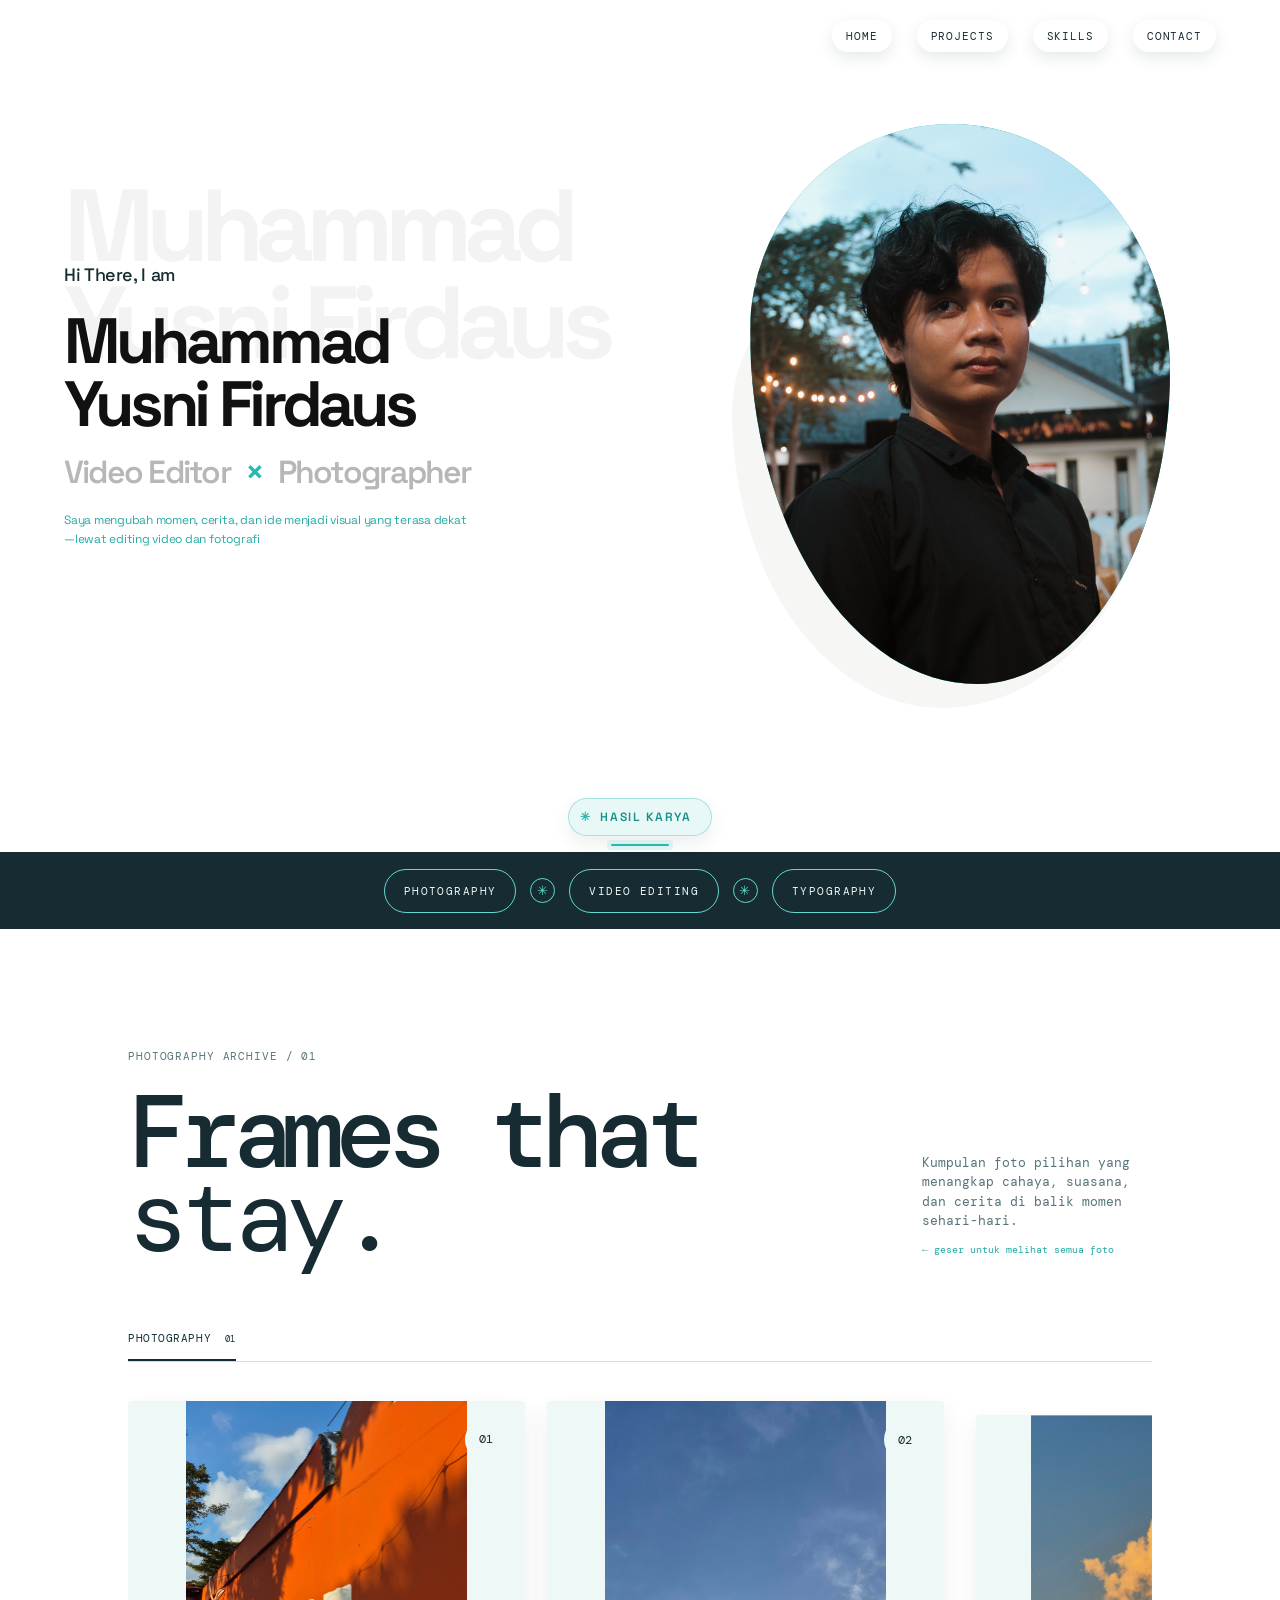
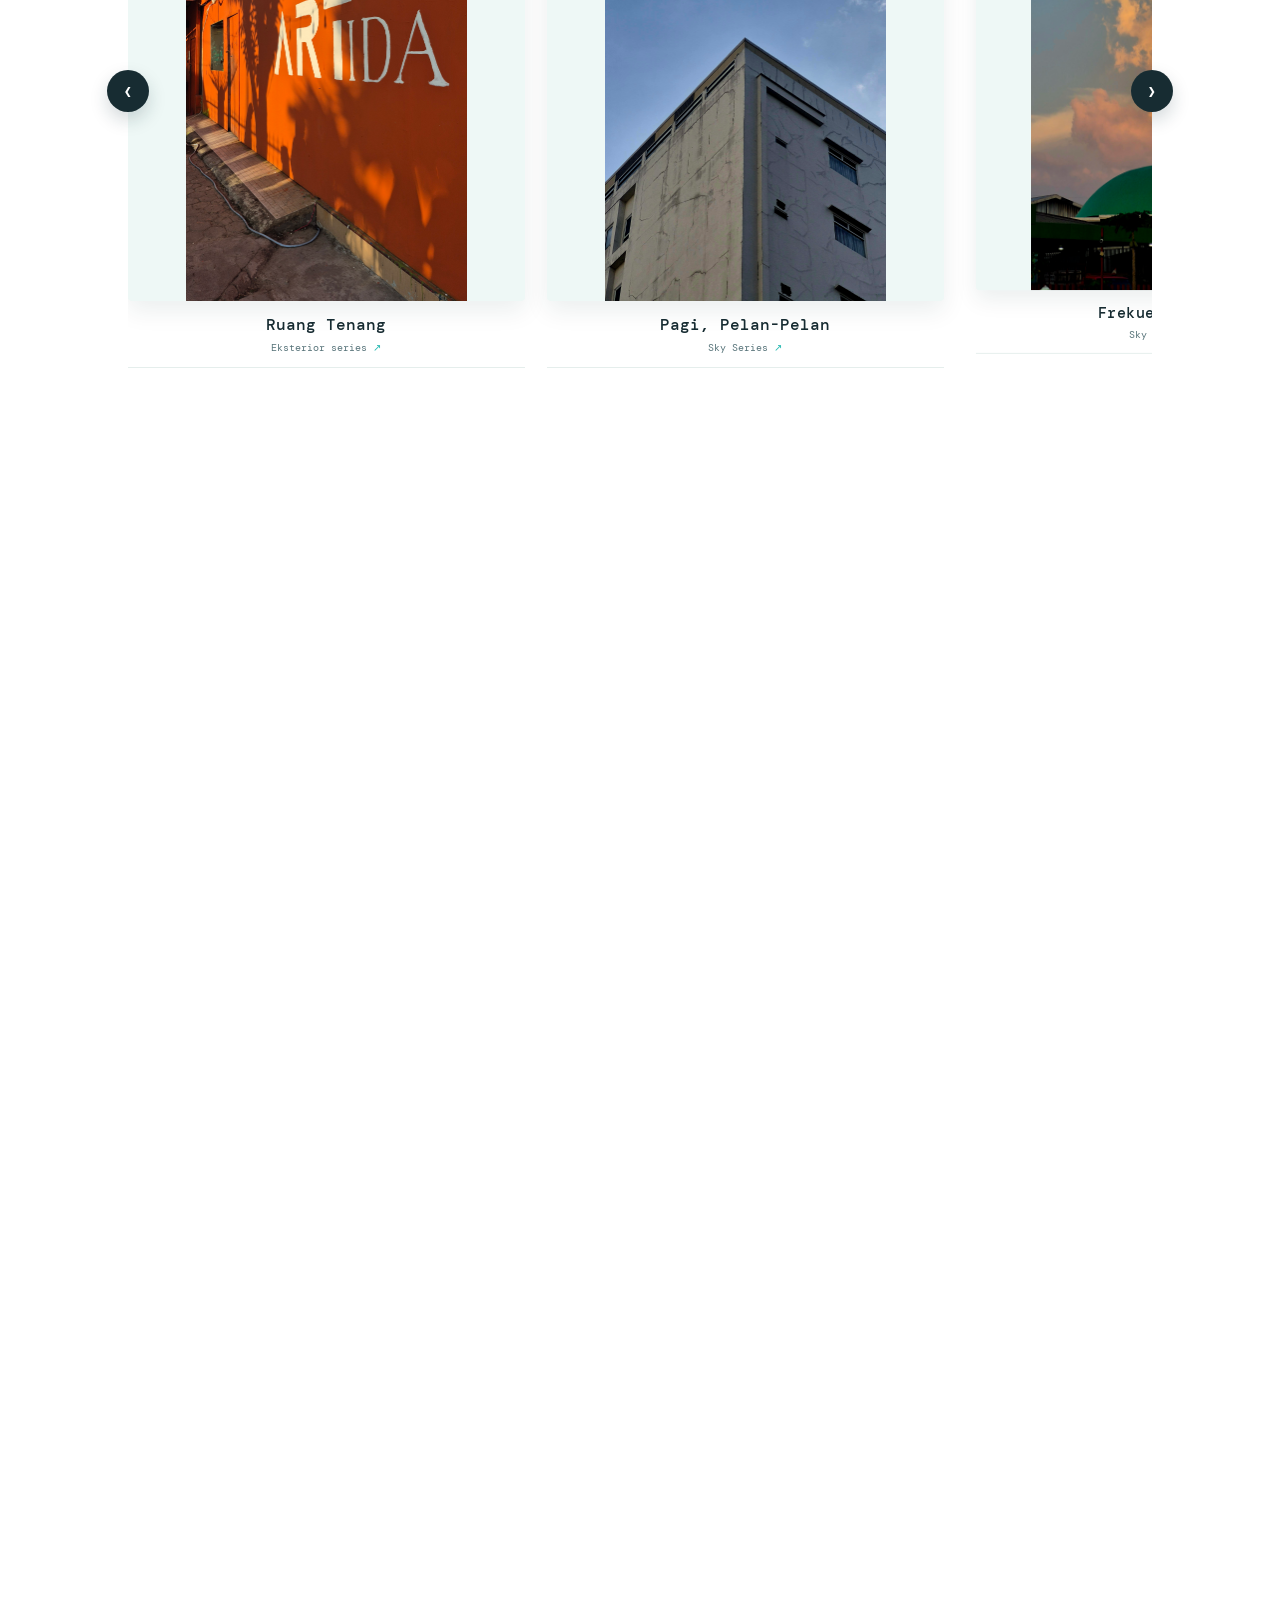
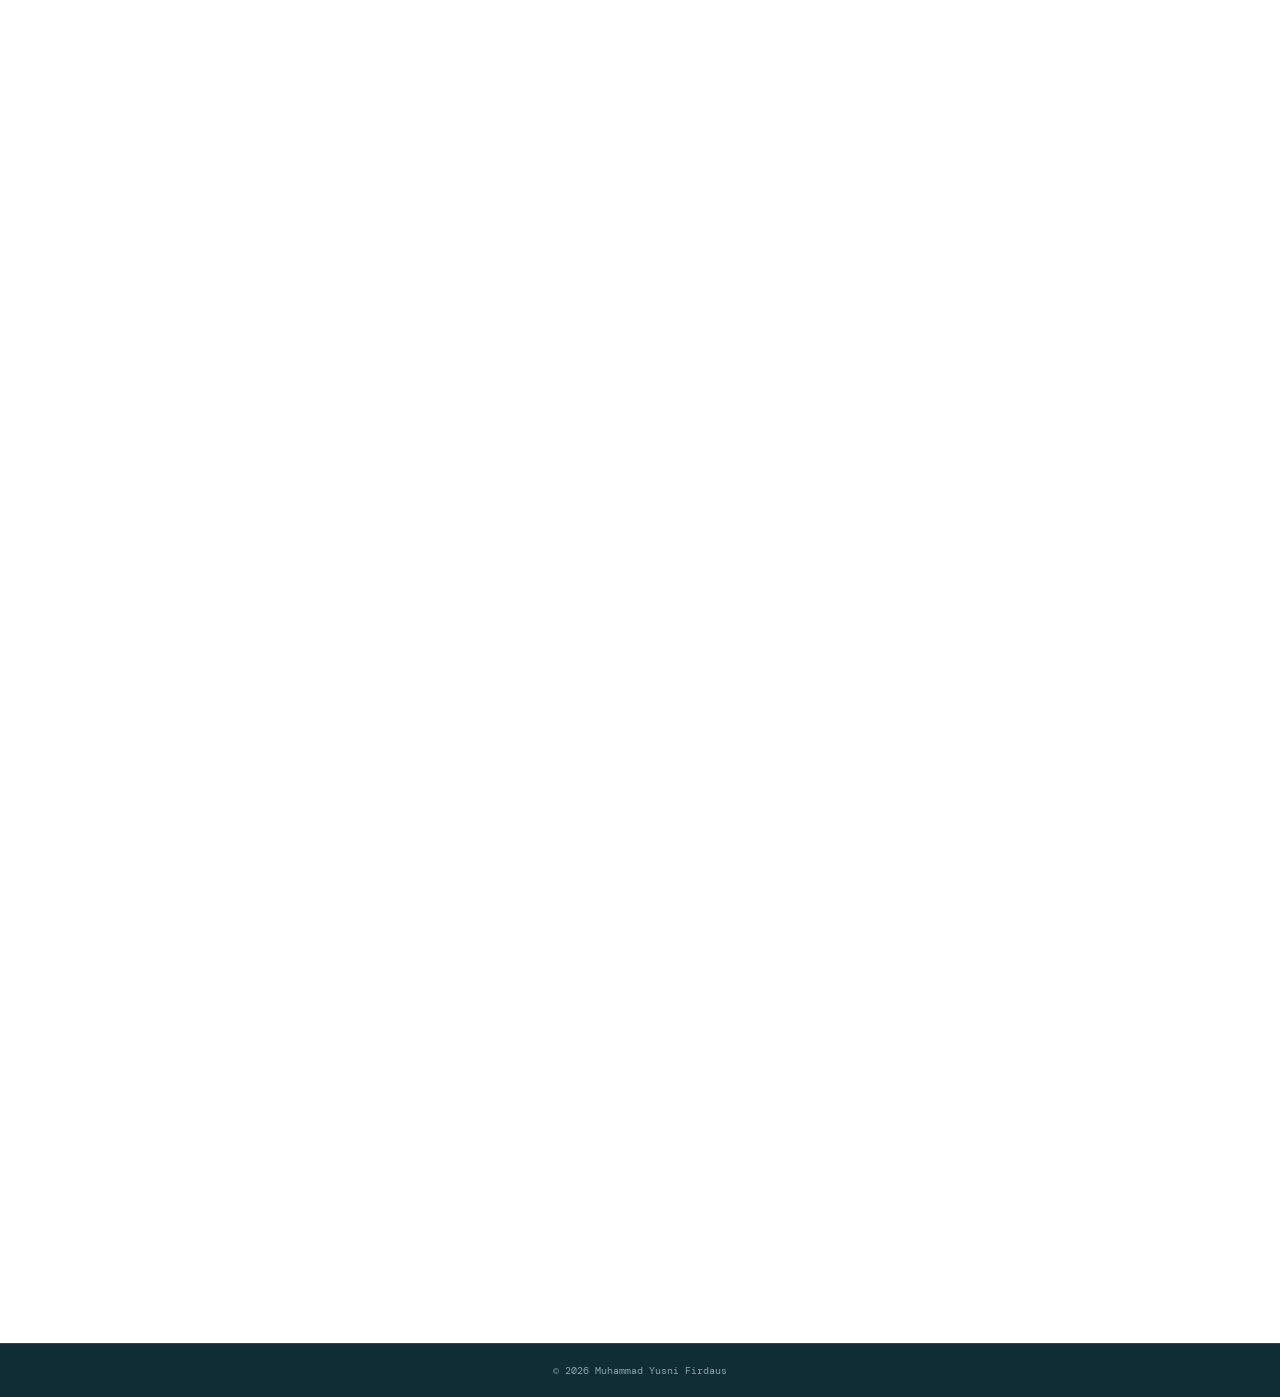
==== commit 6f35a805: "Add files via upload" ====
--- a/index.html
+++ b/index.html
@@ -56,9 +56,9 @@
       </div>
     </section>
 
-    <section id="video" class="video-section"><div class="section-heading"><div><p class="eyebrow">Video Editing archive / 02</p><h2>Motion that<br><em>moves.</em></h2></div><p class="section-intro">Beragam cerita yang saya rangkai lewat editing—mulai dari dunia Roblox, kegiatan sekolah, hingga perjalanan jalan-jalan.</p></div><div class="video-grid"><article class="video-card" data-video-ids="7638506124433493256,7638983322965675284,7641571249759505684,7663808778315255061,7668558489555389716,7677002449940450567,7677613363270094101"><div class="video-thumb"><img src="20260705_173328.jpg" alt="Thumbnail Roblox edit"><span class="video-play">▶</span></div><div class="video-meta"><h3>Roblox World</h3><p>Roblox edit <span>01</span></p></div></article><article class="video-card" data-instagram-ids="DSuf7CxCYMl,DS9uBTMiRI6,DSe4kDbCY2D,DRZlhk-iWSd,DRB_wnDCVDU"><div class="video-thumb"><img src="20260716_173540.jpg" alt="Thumbnail video kegiatan sekolah"><span class="video-play">▶</span></div><div class="video-meta"><h3>School Days</h3><p>School activity <span>02</span></p></div></article><article class="video-card" data-instagram-ids="CvT47VZv35D,CpeftQkJSDn,CoUDbLvJIsD,CfoPJDJJ4C1"><div class="video-thumb"><img src="20260730_181512.jpg" alt="Thumbnail video perjalanan"><span class="video-play">▶</span></div><div class="video-meta"><h3>Jalan-Jalan</h3><p>Travel video <span>03</span></p></div></article></div></section>
+    <section id="video" class="video-section"><div class="section-heading"><div><p class="eyebrow">Video Editing archive / 02</p><h2>Motion that<br><em>moves.</em></h2></div><p class="section-intro">Beragam cerita yang saya rangkai lewat editing—mulai dari talking head, kegiatan sekolah, perjalanan jalan-jalan, hingga dunia Roblox.</p></div><div class="video-grid"><article class="video-card local-video-card" data-local-video-ids="talking-head-v1.mp4,talking-head-v2.mp4"><div class="local-video-pair"><video controls preload="metadata" src="talking-head-v1.mp4"></video></div><div class="video-meta"><h3>Talking Head Edit</h3><p>Talking head edit <span>01</span></p></div></article><article class="video-card" data-instagram-ids="DSuf7CxCYMl,DS9uBTMiRI6,DSe4kDbCY2D,DRZlhk-iWSd,DRB_wnDCVDU"><div class="video-thumb"><img src="20260716_173540.jpg" alt="Thumbnail video kegiatan sekolah"><span class="video-play">▶</span></div><div class="video-meta"><h3>School Days</h3><p>School activity <span>02</span></p></div></article><article class="video-card" data-instagram-ids="CvT47VZv35D,CpeftQkJSDn,CoUDbLvJIsD,CfoPJDJJ4C1"><div class="video-thumb"><img src="20260730_181512.jpg" alt="Thumbnail video perjalanan"><span class="video-play">▶</span></div><div class="video-meta"><h3>Jalan-Jalan</h3><p>Travel video <span>03</span></p></div></article><article class="video-card" data-video-ids="7638506124433493256,7638983322965675284,7641571249759505684,7663808778315255061,7668558489555389716,7677002449940450567,7677613363270094101"><div class="video-thumb"><img src="20260705_173328.jpg" alt="Thumbnail Roblox edit"><span class="video-play">▶</span></div><div class="video-meta"><h3>Roblox World</h3><p>Roblox edit <span>04</span></p></div></article></div></section>
 
-    <section id="highlights" class="highlight-archive"><div class="section-heading"><div><p class="eyebrow">Instagram archive / 03</p><h2>Visual stories<br><em>in detail.</em></h2></div><p class="section-intro">Dua koleksi visual dari dua sorotan Instagram: typography dan typography, masing-masing dengan galeri horizontalnya.</p></div><div class="highlight-block"><div class="highlight-title"><span>01</span><h3>Typography</h3><p>Kumpulan karya typography dari sorotan pertama.</p></div><div class="highlight-strip"><img src="cf405fb3eb16cba7.jpg" alt="Typography karya 1"><img src="9e7f1e6e93e73c4b.jpg" alt="Typography karya 2"><img src="362ff972e2f0399e.jpg" alt="Typography karya 3"><img src="655a4c6e93fbb1de.jpg" alt="Typography karya 4"><img src="5c8c84e396f616fc.jpg" alt="Typography karya 5"><img src="ac424de06f55e39a.jpg" alt="Typography karya 6"><img src="7b0230e327099864.jpg" alt="Typography karya 7"><img src="b4bd4d96b158020f.jpg" alt="Typography karya 8"><img src="731667156fafdfd7.jpg" alt="Typography karya 9"></div></div><div class="highlight-block"><div class="highlight-title"><span>02</span><h3>Typography</h3><p>Kumpulan karya typography dari sorotan kedua.</p></div><div class="highlight-strip"><img src="highlight-photo-01.jpg" alt="Typography karya 10"><img src="highlight-photo-02.jpg" alt="Typography karya 11"><img src="highlight-photo-03.jpg" alt="Typography karya 12"><img src="highlight-photo-04.jpg" alt="Typography karya 13"><img src="highlight-photo-05.jpg" alt="Typography karya 14"><img src="highlight-photo-06.jpg" alt="Typography karya 15"><img src="highlight-photo-07.jpg" alt="Typography karya 16"><img src="highlight-photo-08.jpg" alt="Typography karya 17"><img src="highlight-photo-09.jpg" alt="Typography karya 18"><img src="highlight-photo-10.jpg" alt="Typography karya 19"><img src="highlight-photo-11.jpg" alt="Typography karya 20"><img src="highlight-photo-12.jpg" alt="Typography karya 21"><img src="highlight-photo-13.jpg" alt="Typography karya 22"><img src="highlight-photo-14.jpg" alt="Typography karya 23"><img src="highlight-photo-15.jpg" alt="Typography karya 24"><img src="highlight-photo-16.jpg" alt="Typography karya 25"><img src="highlight-photo-17.jpg" alt="Typography karya 26"></div></div></section>
+    <section id="highlights" class="highlight-archive"><div class="section-heading"><div><p class="eyebrow">Instagram archive / 03</p><h2>Visual stories<br><em>in detail.</em></h2></div><p class="section-intro">Dua koleksi visual dari dua sorotan Instagram: typography dan typography, masing-masing dengan galeri horizontalnya.</p></div><div class="highlight-block"><div class="highlight-title"><span>01</span><h3>Typography</h3><p>Kumpulan karya typography dari sorotan pertama.</p></div><div class="highlight-strip"><img src="cf405fb3eb16cba7.jpg" alt="Typography karya 1"><img src="9e7f1e6e93e73c4b.jpg" alt="Typography karya 2"><img src="362ff972e2f0399e.jpg" alt="Typography karya 3"><img src="655a4c6e93fbb1de.jpg" alt="Typography karya 4"><img src="5c8c84e396f616fc.jpg" alt="Typography karya 5"><img src="ac424de06f55e39a.jpg" alt="Typography karya 6"><img src="7b0230e327099864.jpg" alt="Typography karya 7"><img src="4bd7da14d93484eb.jpg" alt="Typography karya 8"><img src="731667156fafdfd7.jpg" alt="Typography karya 9"></div></div><div class="highlight-block"><div class="highlight-title"><span>02</span><h3>Typography</h3><p>Kumpulan karya typography dari sorotan kedua.</p></div><div class="highlight-strip"><img src="highlight-photo-01.jpg" alt="Typography karya 10"><img src="highlight-photo-02.jpg" alt="Typography karya 11"><img src="highlight-photo-03.jpg" alt="Typography karya 12"><img src="highlight-photo-04.jpg" alt="Typography karya 13"><img src="highlight-photo-05.jpg" alt="Typography karya 14"><img src="highlight-photo-06.jpg" alt="Typography karya 15"><img src="highlight-photo-07.jpg" alt="Typography karya 16"><img src="highlight-photo-08.jpg" alt="Typography karya 17"><img src="highlight-photo-09.jpg" alt="Typography karya 18"><img src="highlight-photo-10.jpg" alt="Typography karya 19"><img src="highlight-photo-11.jpg" alt="Typography karya 20"><img src="highlight-photo-12.jpg" alt="Typography karya 21"><img src="highlight-photo-13.jpg" alt="Typography karya 22"><img src="highlight-photo-14.jpg" alt="Typography karya 23"><img src="highlight-photo-15.jpg" alt="Typography karya 24"><img src="highlight-photo-16.jpg" alt="Typography karya 25"><img src="highlight-photo-17.jpg" alt="Typography karya 26"></div></div></section>
 
 
 
--- a/video.css
+++ b/video.css
@@ -1 +1,4 @@
 .video-section{padding:125px 10vw;background:#172c32;color:#fff}.video-section .eyebrow,.video-section .section-intro{color:#a8c2c3}.video-section h2{color:#fff}.video-section h2 em{color:#62d8ce}.video-grid{display:grid;grid-template-columns:1.2fr 1fr 1fr;gap:18px;margin-top:70px}.video-card{min-width:0}.video-thumb{height:390px;position:relative;overflow:hidden;background:#24474e}.video-thumb img{height:100%;filter:saturate(.75);transition:transform .45s ease,filter .45s ease}.video-card:hover .video-thumb img{transform:scale(1.05);filter:saturate(1)}.video-play{position:absolute;left:18px;bottom:18px;width:46px;height:46px;border-radius:50%;display:grid;place-items:center;background:#62d8ce;color:#172c32;font-size:13px}.video-meta{display:flex;justify-content:space-between;align-items:center;border-bottom:1px solid #45656b;padding:15px 0}.video-meta h3{font:500 17px 'Space Grotesk',sans-serif;margin:0}.video-meta p{font:10px 'DM Mono',monospace;color:#a8c2c3;margin:0}.video-meta p span{color:#62d8ce;margin-left:8px}@media(max-width:720px){.video-section{padding:90px 8vw}.video-section .section-heading{display:block}.video-section .section-heading h2{font-size:17vw}.video-grid{display:block;margin-top:50px}.video-card{margin-bottom:42px}.video-thumb{height:330px}}
+.local-video-card{grid-column:1/-1}.local-video-pair{display:grid;grid-template-columns:1fr 1fr;gap:18px;background:#24474e}.local-video-pair video{display:block;width:100%;height:390px;object-fit:cover;background:#102d35}.local-video-card .video-meta{margin-top:0}.local-video-card video{accent-color:#62d8ce}@media(max-width:720px){.local-video-pair{grid-template-columns:1fr;gap:12px}.local-video-pair video{height:420px}}
+.local-video-card{grid-column:auto}.local-video-pair{grid-template-columns:1fr;gap:0}.local-video-pair video{height:390px}.local-video-pair video+video{border-top:1px solid #45656b}@media(max-width:720px){.local-video-pair video{height:330px}}
+.video-carousel{position:relative}.video-grid{display:flex;gap:18px;overflow-x:auto;overflow-y:hidden;padding:8px 0 28px;scroll-snap-type:x mandatory;scroll-behavior:smooth;scrollbar-width:thin;scrollbar-color:#62d8ce #24474e}.video-grid::-webkit-scrollbar{height:6px}.video-grid::-webkit-scrollbar-thumb{background:#62d8ce;border-radius:99px}.video-grid .video-card{flex:0 0 clamp(280px,31vw,390px);scroll-snap-align:center}.video-grid .local-video-card{flex:0 0 clamp(280px,31vw,390px)}.video-carousel-arrow{position:absolute;z-index:3;top:46%;width:42px;height:42px;border:0;border-radius:50%;background:#62d8ce;color:#172c32;font:28px Arial,sans-serif;line-height:1;cursor:pointer;box-shadow:0 8px 18px rgba(0,0,0,.2)}.video-carousel-arrow.previous{left:-21px}.video-carousel-arrow.next{right:-21px}.video-local-modal{display:block;max-width:760px}.video-local-modal>div:first-of-type{display:grid;grid-template-columns:1fr 1fr;gap:12px;padding:28px;background:#eef8f6}.video-local-modal>div:last-child{padding:25px 32px}.local-modal-video{width:100%;height:390px;background:#102d35;object-fit:contain}@media(max-width:720px){.video-grid .video-card,.video-grid .local-video-card{flex-basis:82vw}.video-carousel-arrow{width:36px;height:36px;font-size:23px}.video-carousel-arrow.previous{left:3px}.video-carousel-arrow.next{right:3px}.video-local-modal>div:first-of-type{grid-template-columns:1fr;padding:16px}.local-modal-video{height:380px}}
--- a/profile-contact.css
+++ b/profile-contact.css
@@ -7,6 +7,9 @@
 .contact-section h2 em{font-family:'Space Grotesk',sans-serif;font-style:normal;font-weight:500;letter-spacing:-.08em}
 .contact-section h2{font-family:'DM Mono',monospace!important;font-weight:700!important;letter-spacing:-.035em!important;line-height:.95!important}
 .skills-list{display:grid;grid-template-columns:repeat(5,1fr);gap:12px;margin-top:62px}.skill-item{min-height:210px;padding:22px;background:#fff;border-top:3px solid #25b9b1;box-shadow:0 10px 24px rgba(16,45,53,.07)}.skill-item span{font:10px 'DM Mono',monospace;color:#25aaa4}.skill-item h3{margin:46px 0 12px;font:500 19px 'Space Grotesk',sans-serif;line-height:1;letter-spacing:-.05em}.skill-item p{margin:0;color:#58747a;font-size:11px;line-height:1.45}@media(max-width:900px){.skills-list{grid-template-columns:repeat(2,1fr)}}@media(max-width:720px){.skills-list{grid-template-columns:1fr;gap:10px;margin-top:45px}.skill-item{min-height:150px}.skill-item h3{margin-top:28px;font-size:20px}}
+.skill-item{position:relative;z-index:0;overflow:hidden;transition:transform .3s ease,box-shadow .3s ease,background .3s ease;animation:skillRise .65s both}.skill-item::after{content:'✳';position:absolute;right:-10px;bottom:-28px;color:rgba(37,185,177,.14);font-size:100px;line-height:1;transition:transform .35s ease}.skill-item:hover{z-index:2;transform:translateY(-10px) scale(1.035);background:#f0fbf9;box-shadow:0 22px 42px rgba(16,45,53,.2)}.skill-item:hover::after{transform:rotate(25deg) scale(1.12)}.skill-item:nth-child(2){animation-delay:.08s}.skill-item:nth-child(3){animation-delay:.16s}.skill-item:nth-child(4){animation-delay:.24s}.skill-item:nth-child(5){animation-delay:.32s}@keyframes skillRise{from{opacity:0;transform:translateY(18px)}to{opacity:1;transform:translateY(0)}}@media(prefers-reduced-motion:reduce){.skill-item{animation:none;transition:none}}
+.skill-item:hover{transform:translate3d(0,-6px,0) scale(1.015)!important;border-top-color:#172c32;background:#dff7f3!important;box-shadow:0 17px 32px rgba(16,45,53,.16)!important}
+.skill-item{transition:transform 1.05s ease-in-out,box-shadow 1.05s ease-in-out,background-color 1s ease,border-top-color 1s ease;will-change:transform,box-shadow;backface-visibility:hidden}.skill-item::after{transition:transform .35s ease-out,color .45s ease}
 .hero-image-wrap{width:min(100%,430px)!important;height:560px!important;border-radius:48% 52% 46% 54% / 37% 44% 56% 63%!important}.hero-visual{justify-self:center}@media(max-width:720px){.hero-image-wrap{width:min(78vw,320px)!important;height:430px!important;aspect-ratio:auto;border-radius:48% 52% 46% 54% / 37% 44% 56% 63%!important}}
 .back-to-top{max-width:calc(100vw - 28px)}@media(max-width:720px){.back-to-top{right:14px;bottom:14px;width:auto;height:auto;justify-content:center;padding:10px 13px;border-radius:999px;font-size:15px}.back-to-top span{display:inline;font-size:8px}}
 .scroll-reveal{opacity:0;transition:opacity .7s ease}.scroll-reveal.is-visible{opacity:1}@media(prefers-reduced-motion:reduce){.scroll-reveal{opacity:1;transition:none}}
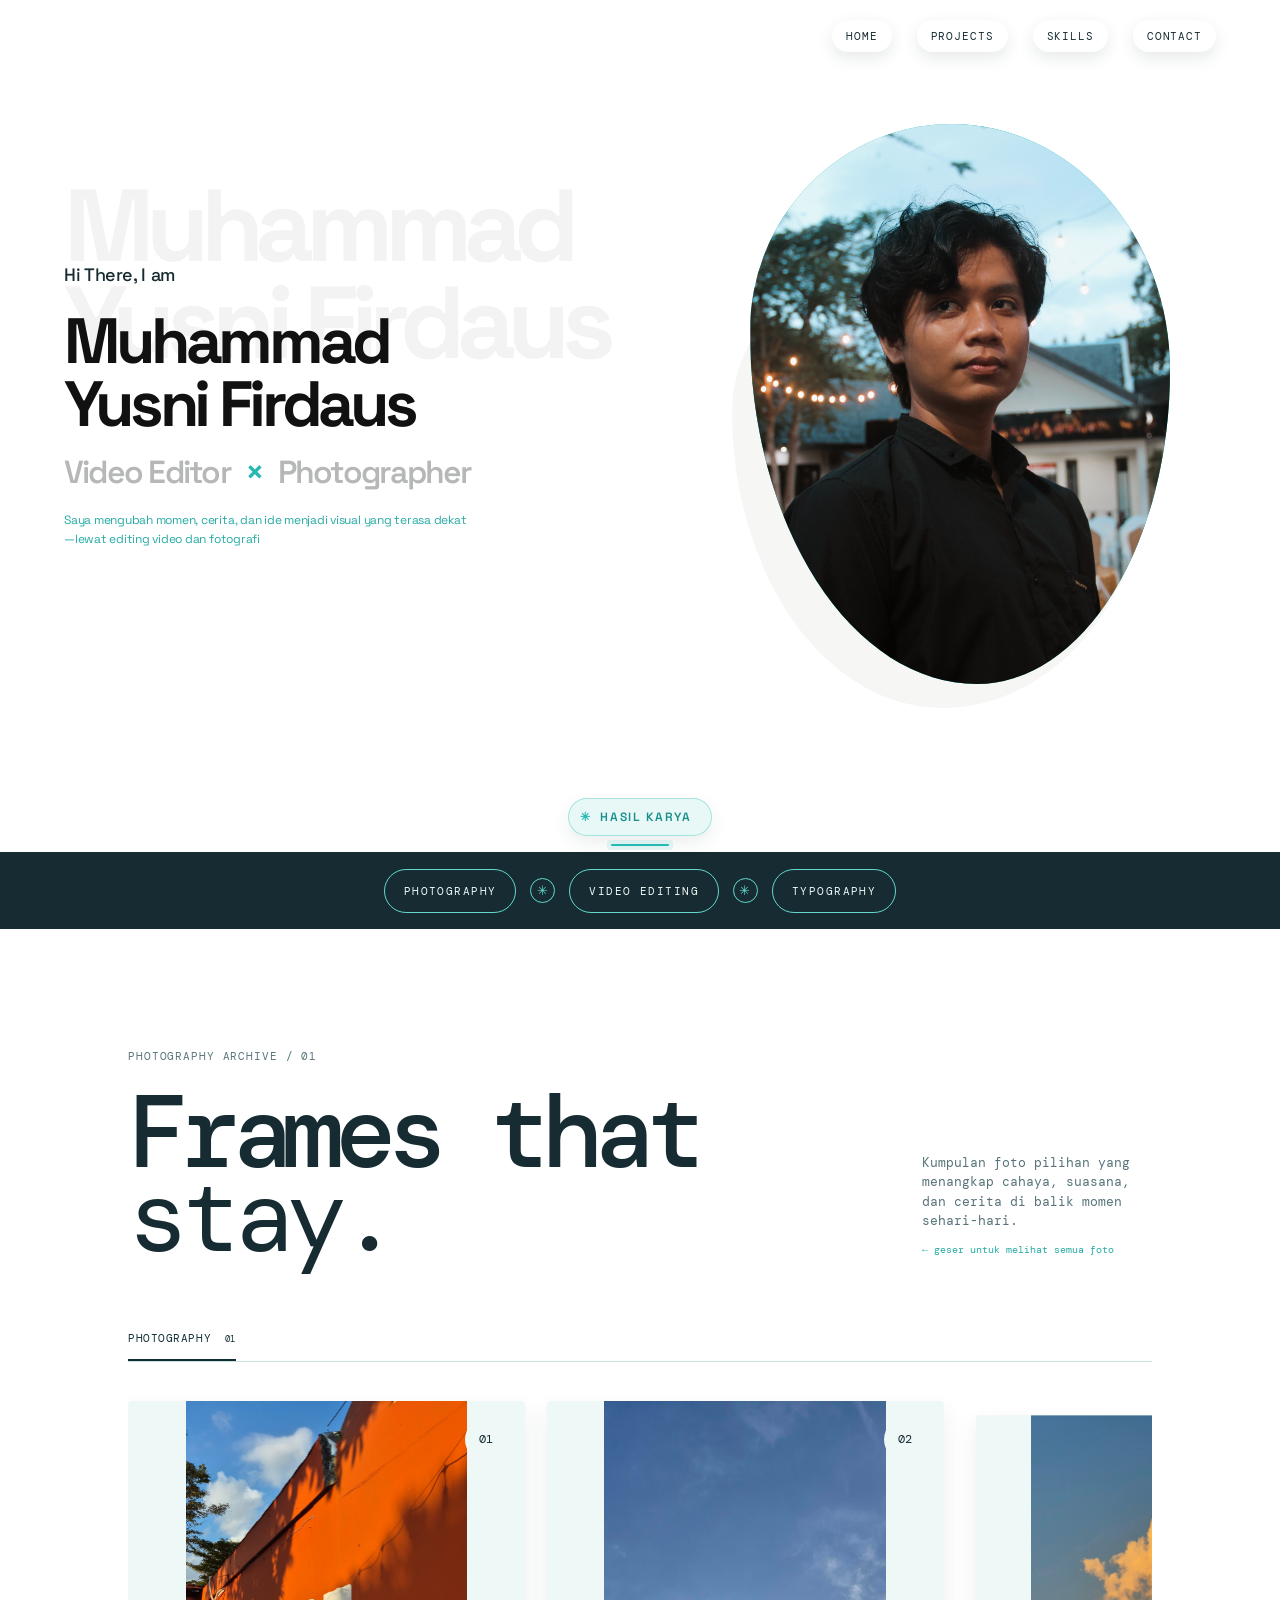
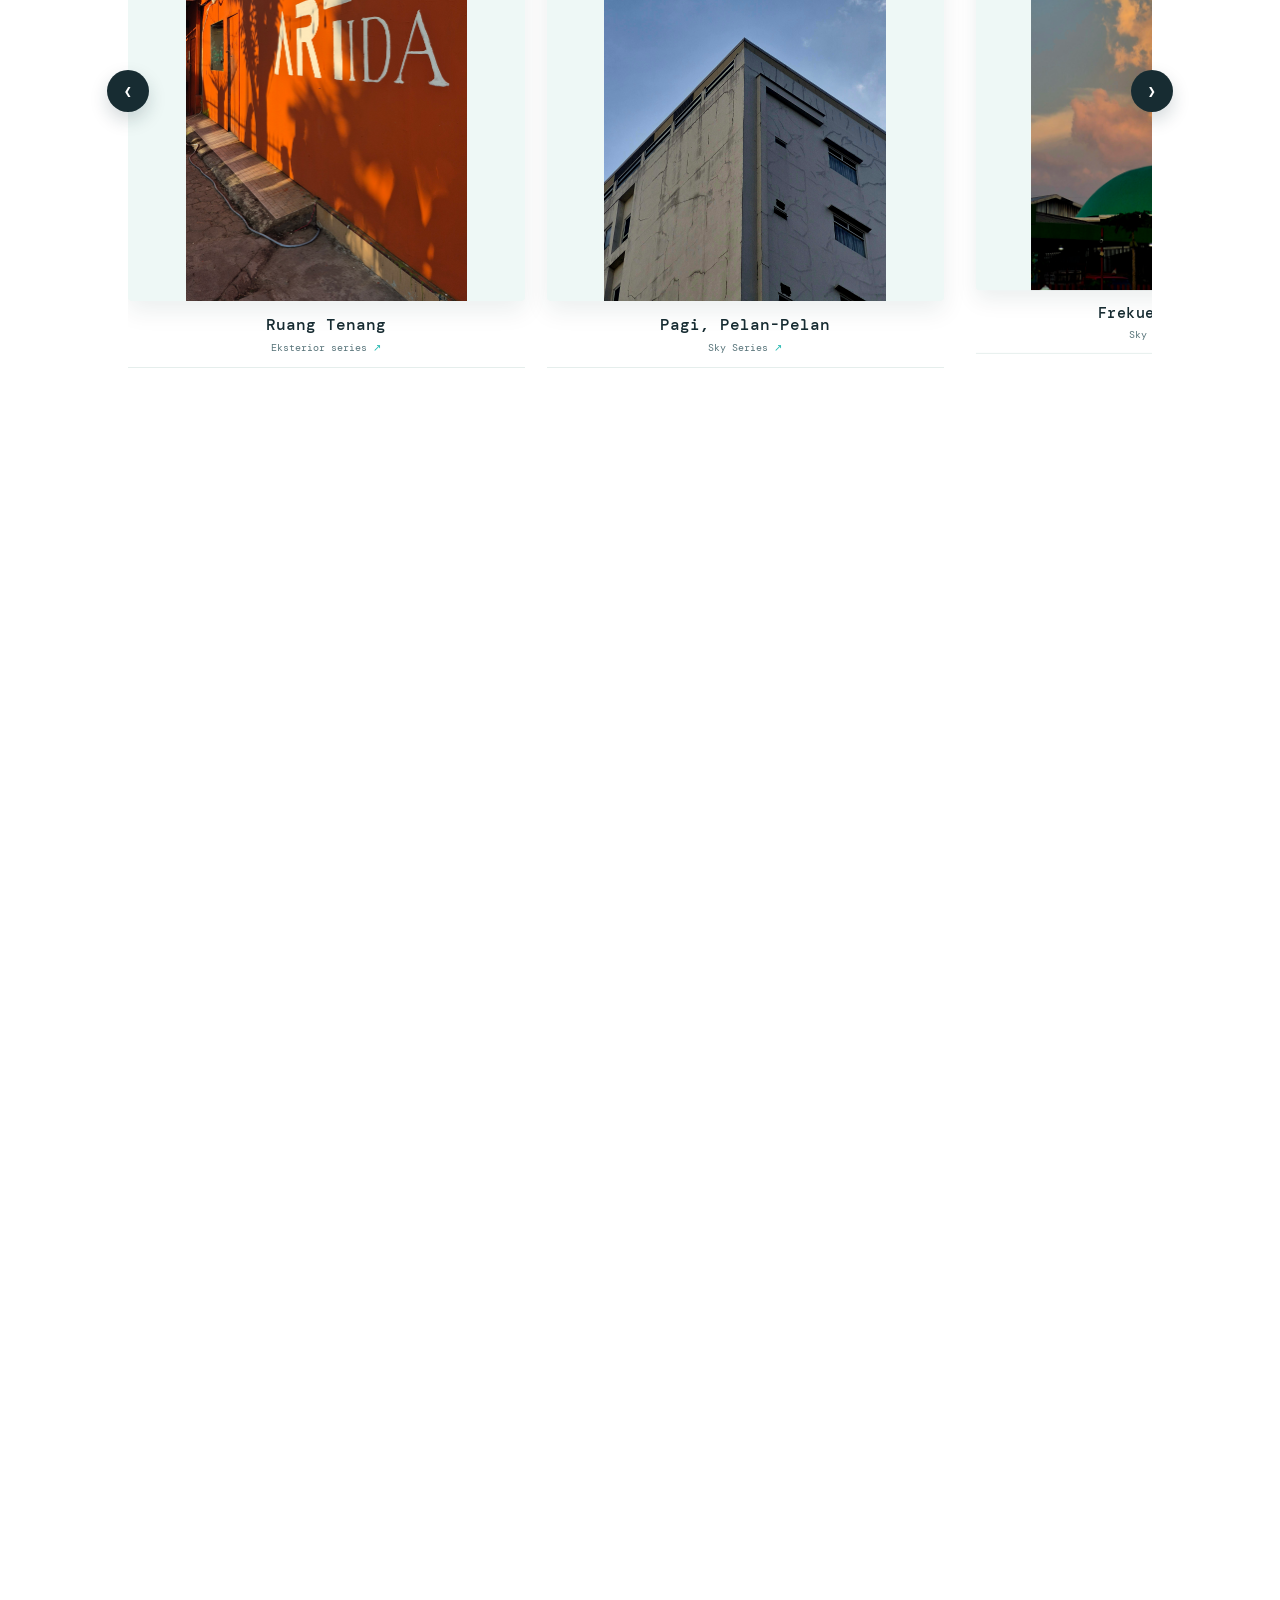
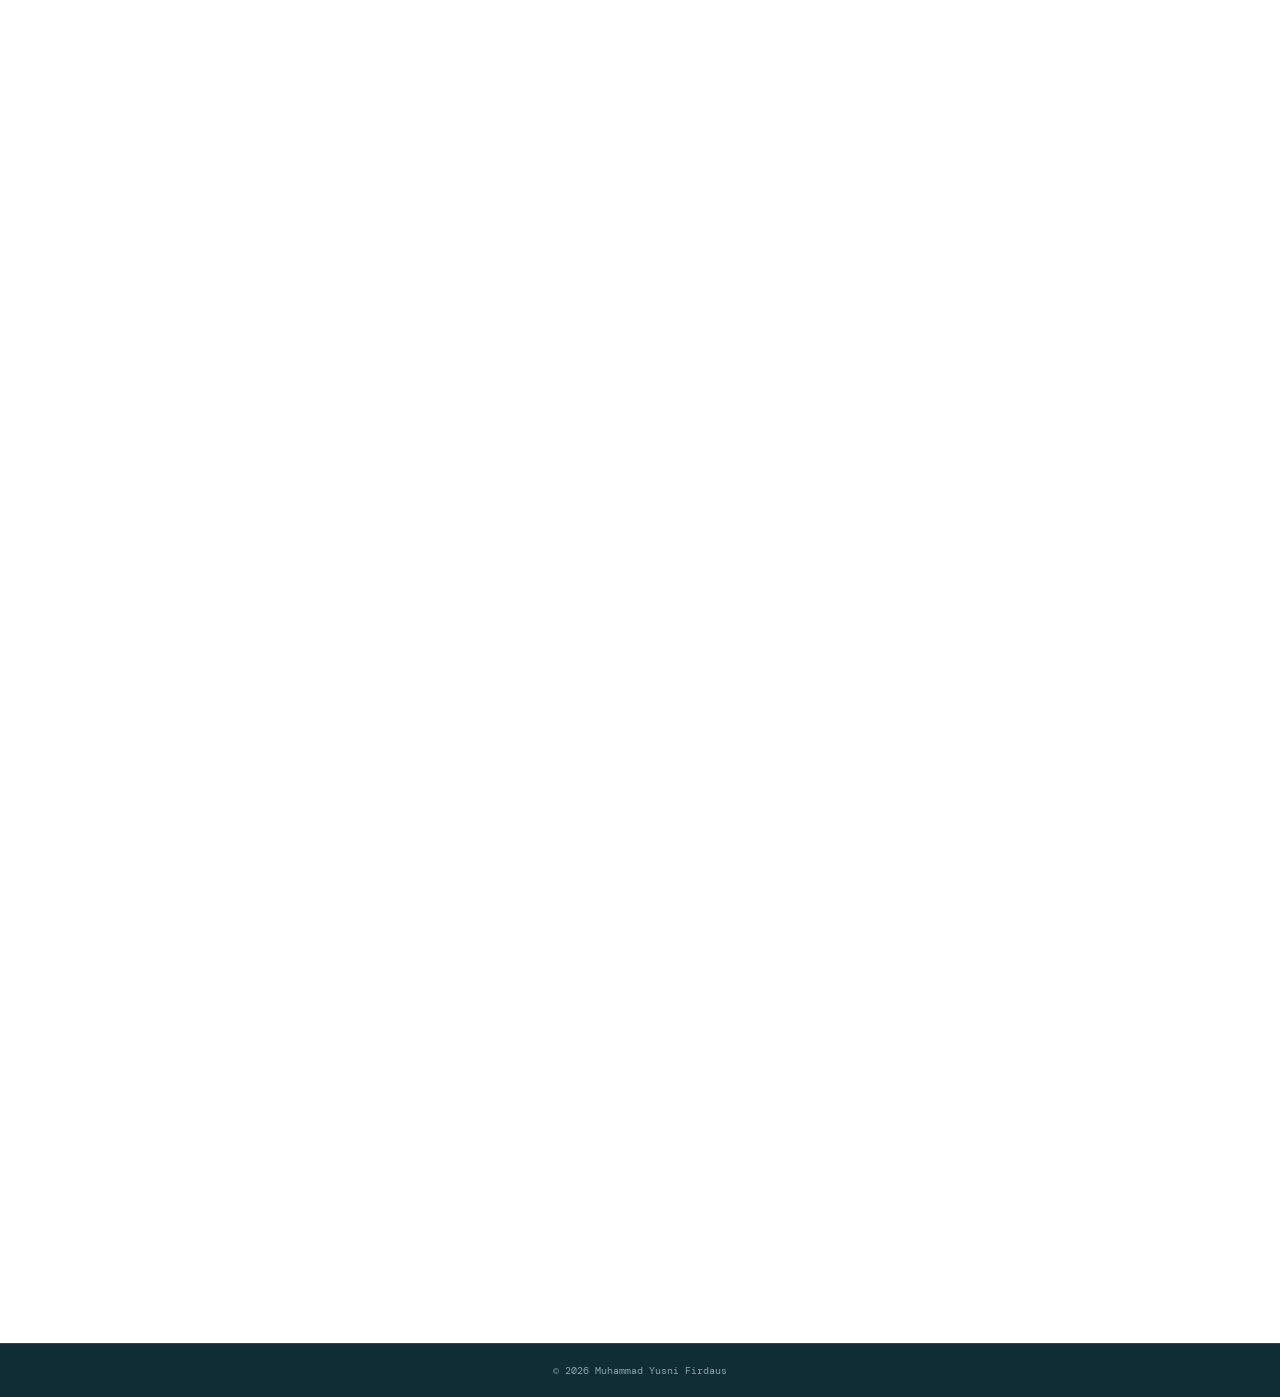
==== commit e3ec7b0d: "Add files via upload" ====
--- a/index.html
+++ b/index.html
@@ -56,7 +56,7 @@
       </div>
     </section>
 
-    <section id="video" class="video-section"><div class="section-heading"><div><p class="eyebrow">Video Editing archive / 02</p><h2>Motion that<br><em>moves.</em></h2></div><p class="section-intro">Beragam cerita yang saya rangkai lewat editing—mulai dari talking head, kegiatan sekolah, perjalanan jalan-jalan, hingga dunia Roblox.</p></div><div class="video-grid"><article class="video-card local-video-card" data-local-video-ids="talking-head-v1.mp4,talking-head-v2.mp4"><div class="local-video-pair"><video controls preload="metadata" src="talking-head-v1.mp4"></video></div><div class="video-meta"><h3>Talking Head Edit</h3><p>Talking head edit <span>01</span></p></div></article><article class="video-card" data-instagram-ids="DSuf7CxCYMl,DS9uBTMiRI6,DSe4kDbCY2D,DRZlhk-iWSd,DRB_wnDCVDU"><div class="video-thumb"><img src="20260716_173540.jpg" alt="Thumbnail video kegiatan sekolah"><span class="video-play">▶</span></div><div class="video-meta"><h3>School Days</h3><p>School activity <span>02</span></p></div></article><article class="video-card" data-instagram-ids="CvT47VZv35D,CpeftQkJSDn,CoUDbLvJIsD,CfoPJDJJ4C1"><div class="video-thumb"><img src="20260730_181512.jpg" alt="Thumbnail video perjalanan"><span class="video-play">▶</span></div><div class="video-meta"><h3>Jalan-Jalan</h3><p>Travel video <span>03</span></p></div></article><article class="video-card" data-video-ids="7638506124433493256,7638983322965675284,7641571249759505684,7663808778315255061,7668558489555389716,7677002449940450567,7677613363270094101"><div class="video-thumb"><img src="20260705_173328.jpg" alt="Thumbnail Roblox edit"><span class="video-play">▶</span></div><div class="video-meta"><h3>Roblox World</h3><p>Roblox edit <span>04</span></p></div></article></div></section>
+    <section id="video" class="video-section"><div class="section-heading"><div><p class="eyebrow">Video Editing archive / 02</p><h2>Motion that<br><em>moves.</em></h2></div><p class="section-intro">Beragam cerita yang saya rangkai lewat editing—mulai dari talking head, kegiatan sekolah, perjalanan jalan-jalan, hingga dunia Roblox.</p></div><div class="video-grid"><article class="video-card local-video-card" data-local-video-ids="talking head v1.mp4,talking head v2.mp4"><div class="local-video-pair"><video controls preload="metadata" src="talking head v1.mp4"></video></div><div class="video-meta"><h3>Talking Head Edit</h3><p>Talking head edit <span>01</span></p></div></article><article class="video-card" data-instagram-ids="DSuf7CxCYMl,DS9uBTMiRI6,DSe4kDbCY2D,DRZlhk-iWSd,DRB_wnDCVDU"><div class="video-thumb"><img src="20260716_173540.jpg" alt="Thumbnail video kegiatan sekolah"><span class="video-play">▶</span></div><div class="video-meta"><h3>School Days</h3><p>School activity <span>02</span></p></div></article><article class="video-card" data-instagram-ids="CvT47VZv35D,CpeftQkJSDn,CoUDbLvJIsD,CfoPJDJJ4C1"><div class="video-thumb"><img src="20260730_181512.jpg" alt="Thumbnail video perjalanan"><span class="video-play">▶</span></div><div class="video-meta"><h3>Jalan-Jalan</h3><p>Travel video <span>03</span></p></div></article><article class="video-card" data-video-ids="7638506124433493256,7638983322965675284,7641571249759505684,7663808778315255061,7668558489555389716,7677002449940450567,7677613363270094101"><div class="video-thumb"><img src="20260705_173328.jpg" alt="Thumbnail Roblox edit"><span class="video-play">▶</span></div><div class="video-meta"><h3>Roblox World</h3><p>Roblox edit <span>04</span></p></div></article></div></section>
 
     <section id="highlights" class="highlight-archive"><div class="section-heading"><div><p class="eyebrow">Instagram archive / 03</p><h2>Visual stories<br><em>in detail.</em></h2></div><p class="section-intro">Dua koleksi visual dari dua sorotan Instagram: typography dan typography, masing-masing dengan galeri horizontalnya.</p></div><div class="highlight-block"><div class="highlight-title"><span>01</span><h3>Typography</h3><p>Kumpulan karya typography dari sorotan pertama.</p></div><div class="highlight-strip"><img src="cf405fb3eb16cba7.jpg" alt="Typography karya 1"><img src="9e7f1e6e93e73c4b.jpg" alt="Typography karya 2"><img src="362ff972e2f0399e.jpg" alt="Typography karya 3"><img src="655a4c6e93fbb1de.jpg" alt="Typography karya 4"><img src="5c8c84e396f616fc.jpg" alt="Typography karya 5"><img src="ac424de06f55e39a.jpg" alt="Typography karya 6"><img src="7b0230e327099864.jpg" alt="Typography karya 7"><img src="4bd7da14d93484eb.jpg" alt="Typography karya 8"><img src="731667156fafdfd7.jpg" alt="Typography karya 9"></div></div><div class="highlight-block"><div class="highlight-title"><span>02</span><h3>Typography</h3><p>Kumpulan karya typography dari sorotan kedua.</p></div><div class="highlight-strip"><img src="highlight-photo-01.jpg" alt="Typography karya 10"><img src="highlight-photo-02.jpg" alt="Typography karya 11"><img src="highlight-photo-03.jpg" alt="Typography karya 12"><img src="highlight-photo-04.jpg" alt="Typography karya 13"><img src="highlight-photo-05.jpg" alt="Typography karya 14"><img src="highlight-photo-06.jpg" alt="Typography karya 15"><img src="highlight-photo-07.jpg" alt="Typography karya 16"><img src="highlight-photo-08.jpg" alt="Typography karya 17"><img src="highlight-photo-09.jpg" alt="Typography karya 18"><img src="highlight-photo-10.jpg" alt="Typography karya 19"><img src="highlight-photo-11.jpg" alt="Typography karya 20"><img src="highlight-photo-12.jpg" alt="Typography karya 21"><img src="highlight-photo-13.jpg" alt="Typography karya 22"><img src="highlight-photo-14.jpg" alt="Typography karya 23"><img src="highlight-photo-15.jpg" alt="Typography karya 24"><img src="highlight-photo-16.jpg" alt="Typography karya 25"><img src="highlight-photo-17.jpg" alt="Typography karya 26"></div></div></section>
 
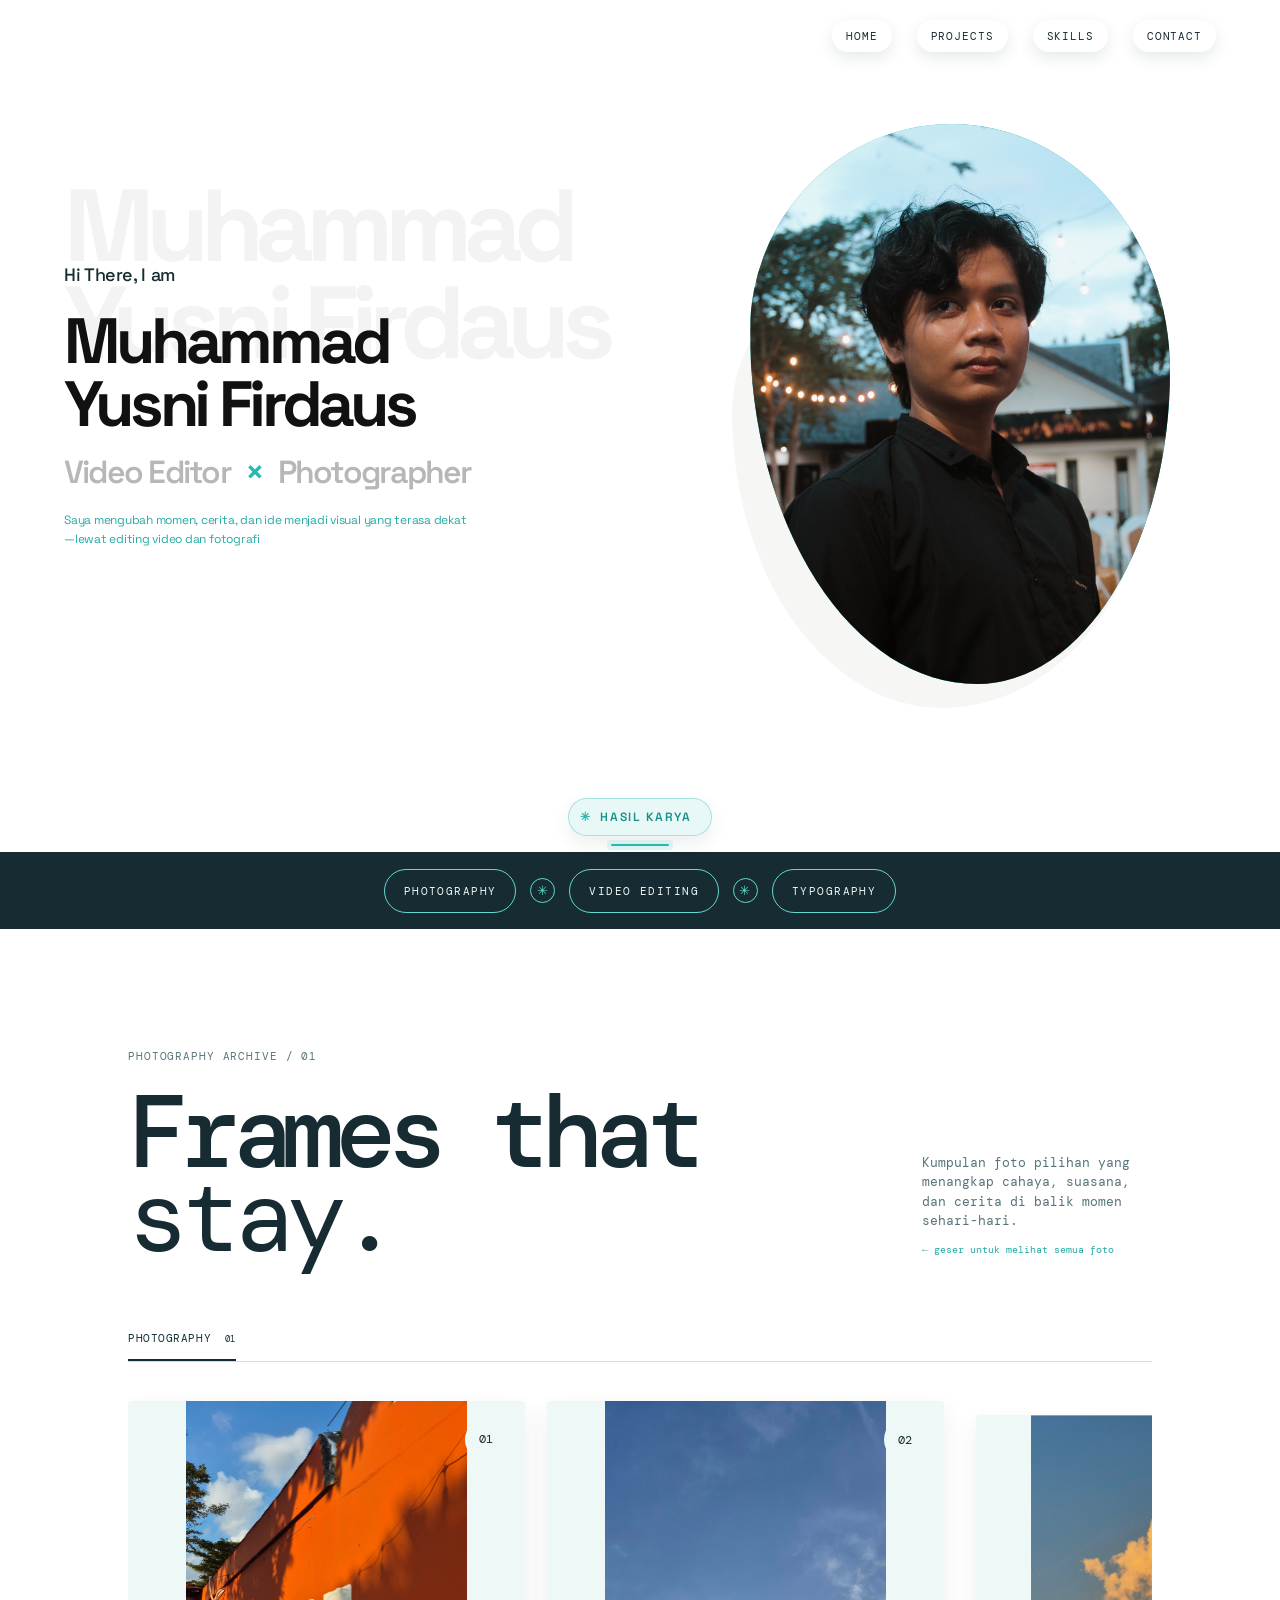
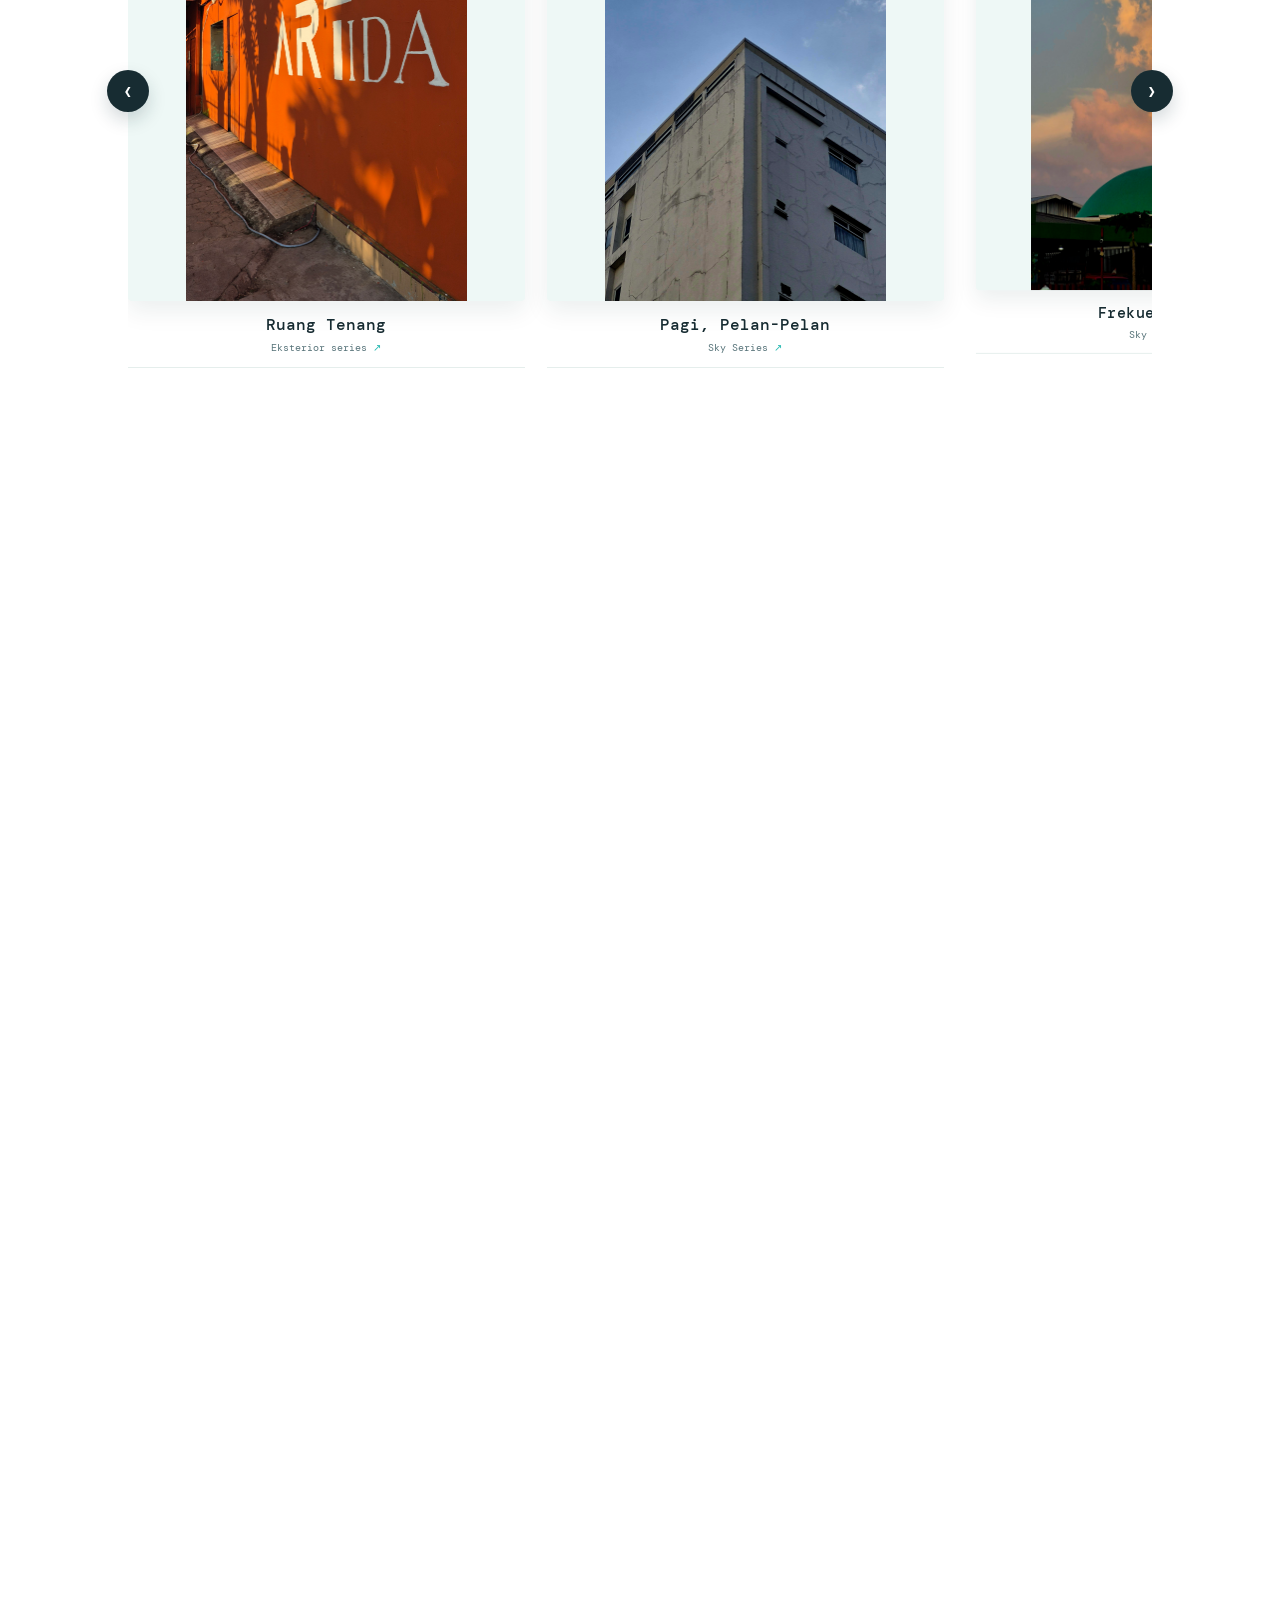
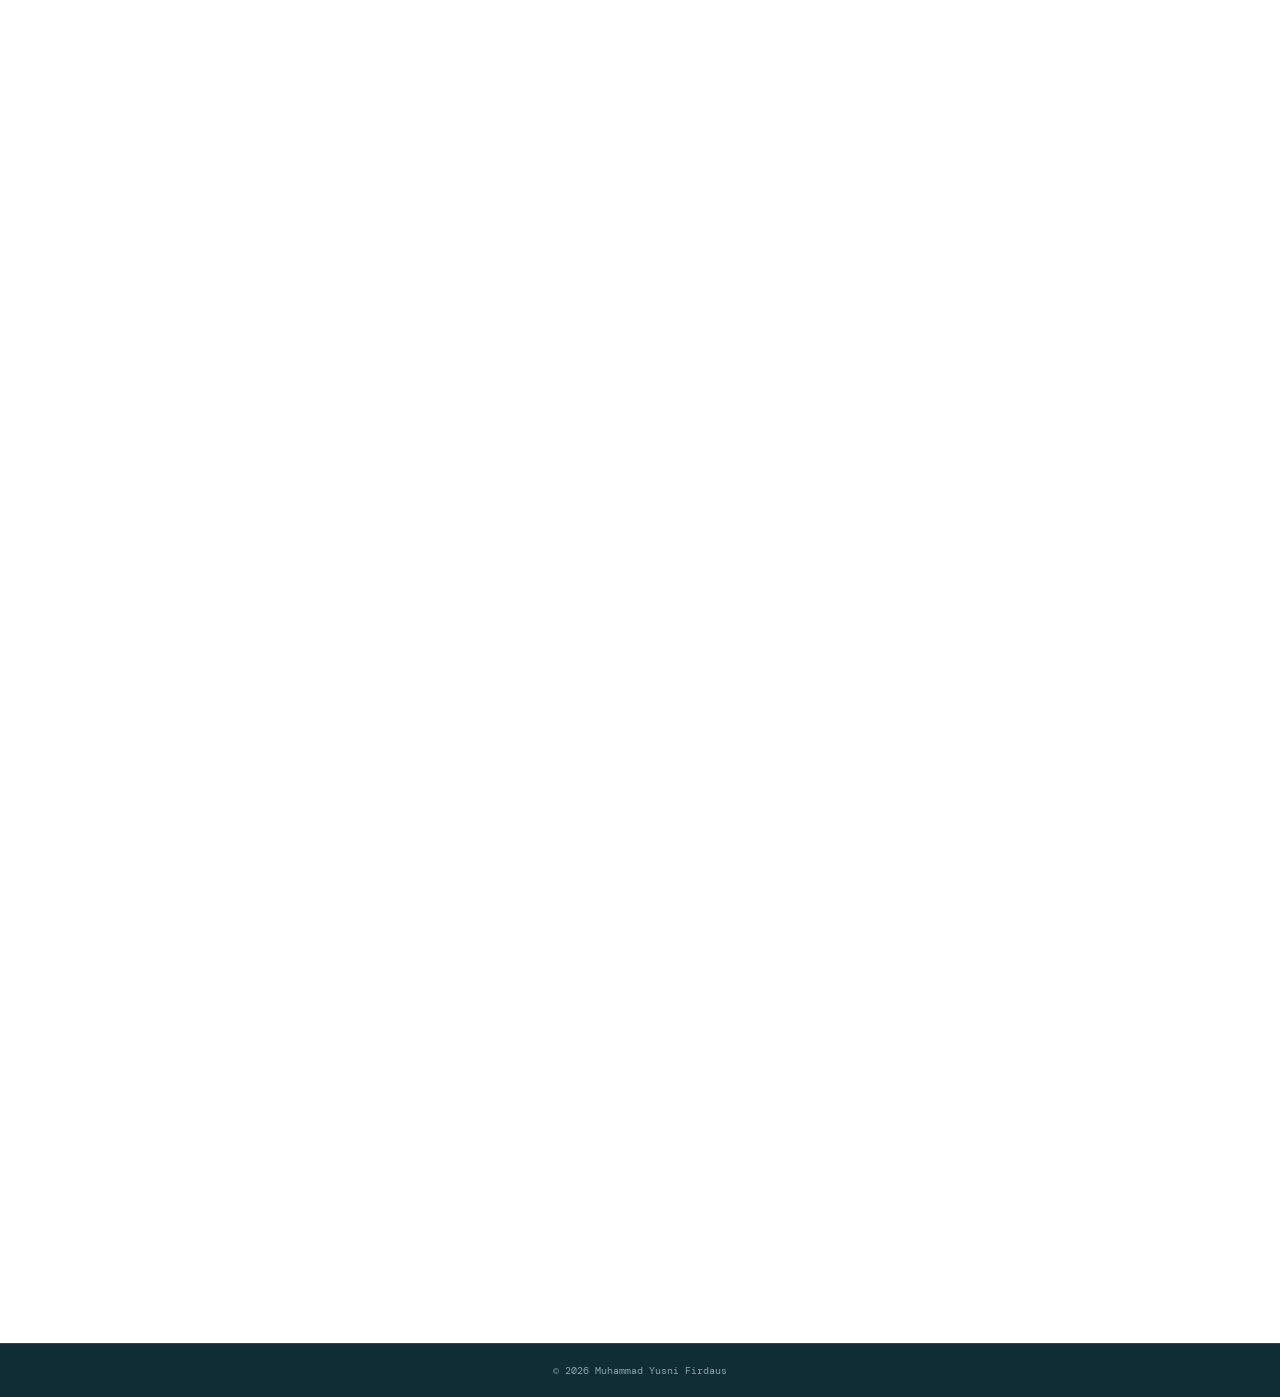
==== commit 0ca357d5: "Add files via upload" ====
--- a/index.html
+++ b/index.html
@@ -56,7 +56,7 @@
       </div>
     </section>
 
-    <section id="video" class="video-section"><div class="section-heading"><div><p class="eyebrow">Video Editing archive / 02</p><h2>Motion that<br><em>moves.</em></h2></div><p class="section-intro">Beragam cerita yang saya rangkai lewat editing—mulai dari talking head, kegiatan sekolah, perjalanan jalan-jalan, hingga dunia Roblox.</p></div><div class="video-grid"><article class="video-card local-video-card" data-local-video-ids="talking head v1.mp4,talking head v2.mp4"><div class="local-video-pair"><video controls preload="metadata" src="talking head v1.mp4"></video></div><div class="video-meta"><h3>Talking Head Edit</h3><p>Talking head edit <span>01</span></p></div></article><article class="video-card" data-instagram-ids="DSuf7CxCYMl,DS9uBTMiRI6,DSe4kDbCY2D,DRZlhk-iWSd,DRB_wnDCVDU"><div class="video-thumb"><img src="20260716_173540.jpg" alt="Thumbnail video kegiatan sekolah"><span class="video-play">▶</span></div><div class="video-meta"><h3>School Days</h3><p>School activity <span>02</span></p></div></article><article class="video-card" data-instagram-ids="CvT47VZv35D,CpeftQkJSDn,CoUDbLvJIsD,CfoPJDJJ4C1"><div class="video-thumb"><img src="20260730_181512.jpg" alt="Thumbnail video perjalanan"><span class="video-play">▶</span></div><div class="video-meta"><h3>Jalan-Jalan</h3><p>Travel video <span>03</span></p></div></article><article class="video-card" data-video-ids="7638506124433493256,7638983322965675284,7641571249759505684,7663808778315255061,7668558489555389716,7677002449940450567,7677613363270094101"><div class="video-thumb"><img src="20260705_173328.jpg" alt="Thumbnail Roblox edit"><span class="video-play">▶</span></div><div class="video-meta"><h3>Roblox World</h3><p>Roblox edit <span>04</span></p></div></article></div></section>
+    <section id="video" class="video-section"><div class="section-heading"><div><p class="eyebrow">Video Editing archive / 02</p><h2>Motion that<br><em>moves.</em></h2></div><p class="section-intro">Beragam cerita yang saya rangkai lewat editing—mulai dari talking head, kegiatan sekolah, perjalanan jalan-jalan, hingga dunia Roblox.</p></div><div class="video-grid"><article class="video-card local-video-card" data-local-video-ids="talking-head-v1.mp4,talking-head-v2.mp4"><div class="local-video-pair"><video controls preload="metadata" src="talking-head-v1.mp4"></video></div><div class="video-meta"><h3>Talking Head Edit</h3><p>Talking head edit <span>01</span></p></div></article><article class="video-card" data-instagram-ids="DSuf7CxCYMl,DS9uBTMiRI6,DSe4kDbCY2D,DRZlhk-iWSd,DRB_wnDCVDU"><div class="video-thumb"><img src="20260716_173540.jpg" alt="Thumbnail video kegiatan sekolah"><span class="video-play">▶</span></div><div class="video-meta"><h3>School Days</h3><p>School activity <span>02</span></p></div></article><article class="video-card" data-instagram-ids="CvT47VZv35D,CpeftQkJSDn,CoUDbLvJIsD,CfoPJDJJ4C1"><div class="video-thumb"><img src="20260730_181512.jpg" alt="Thumbnail video perjalanan"><span class="video-play">▶</span></div><div class="video-meta"><h3>Jalan-Jalan</h3><p>Travel video <span>03</span></p></div></article><article class="video-card" data-video-ids="7638506124433493256,7638983322965675284,7641571249759505684,7663808778315255061,7668558489555389716,7677002449940450567,7677613363270094101"><div class="video-thumb"><img src="20260705_173328.jpg" alt="Thumbnail Roblox edit"><span class="video-play">▶</span></div><div class="video-meta"><h3>Roblox World</h3><p>Roblox edit <span>04</span></p></div></article></div></section>
 
     <section id="highlights" class="highlight-archive"><div class="section-heading"><div><p class="eyebrow">Instagram archive / 03</p><h2>Visual stories<br><em>in detail.</em></h2></div><p class="section-intro">Dua koleksi visual dari dua sorotan Instagram: typography dan typography, masing-masing dengan galeri horizontalnya.</p></div><div class="highlight-block"><div class="highlight-title"><span>01</span><h3>Typography</h3><p>Kumpulan karya typography dari sorotan pertama.</p></div><div class="highlight-strip"><img src="cf405fb3eb16cba7.jpg" alt="Typography karya 1"><img src="9e7f1e6e93e73c4b.jpg" alt="Typography karya 2"><img src="362ff972e2f0399e.jpg" alt="Typography karya 3"><img src="655a4c6e93fbb1de.jpg" alt="Typography karya 4"><img src="5c8c84e396f616fc.jpg" alt="Typography karya 5"><img src="ac424de06f55e39a.jpg" alt="Typography karya 6"><img src="7b0230e327099864.jpg" alt="Typography karya 7"><img src="4bd7da14d93484eb.jpg" alt="Typography karya 8"><img src="731667156fafdfd7.jpg" alt="Typography karya 9"></div></div><div class="highlight-block"><div class="highlight-title"><span>02</span><h3>Typography</h3><p>Kumpulan karya typography dari sorotan kedua.</p></div><div class="highlight-strip"><img src="highlight-photo-01.jpg" alt="Typography karya 10"><img src="highlight-photo-02.jpg" alt="Typography karya 11"><img src="highlight-photo-03.jpg" alt="Typography karya 12"><img src="highlight-photo-04.jpg" alt="Typography karya 13"><img src="highlight-photo-05.jpg" alt="Typography karya 14"><img src="highlight-photo-06.jpg" alt="Typography karya 15"><img src="highlight-photo-07.jpg" alt="Typography karya 16"><img src="highlight-photo-08.jpg" alt="Typography karya 17"><img src="highlight-photo-09.jpg" alt="Typography karya 18"><img src="highlight-photo-10.jpg" alt="Typography karya 19"><img src="highlight-photo-11.jpg" alt="Typography karya 20"><img src="highlight-photo-12.jpg" alt="Typography karya 21"><img src="highlight-photo-13.jpg" alt="Typography karya 22"><img src="highlight-photo-14.jpg" alt="Typography karya 23"><img src="highlight-photo-15.jpg" alt="Typography karya 24"><img src="highlight-photo-16.jpg" alt="Typography karya 25"><img src="highlight-photo-17.jpg" alt="Typography karya 26"></div></div></section>
 
